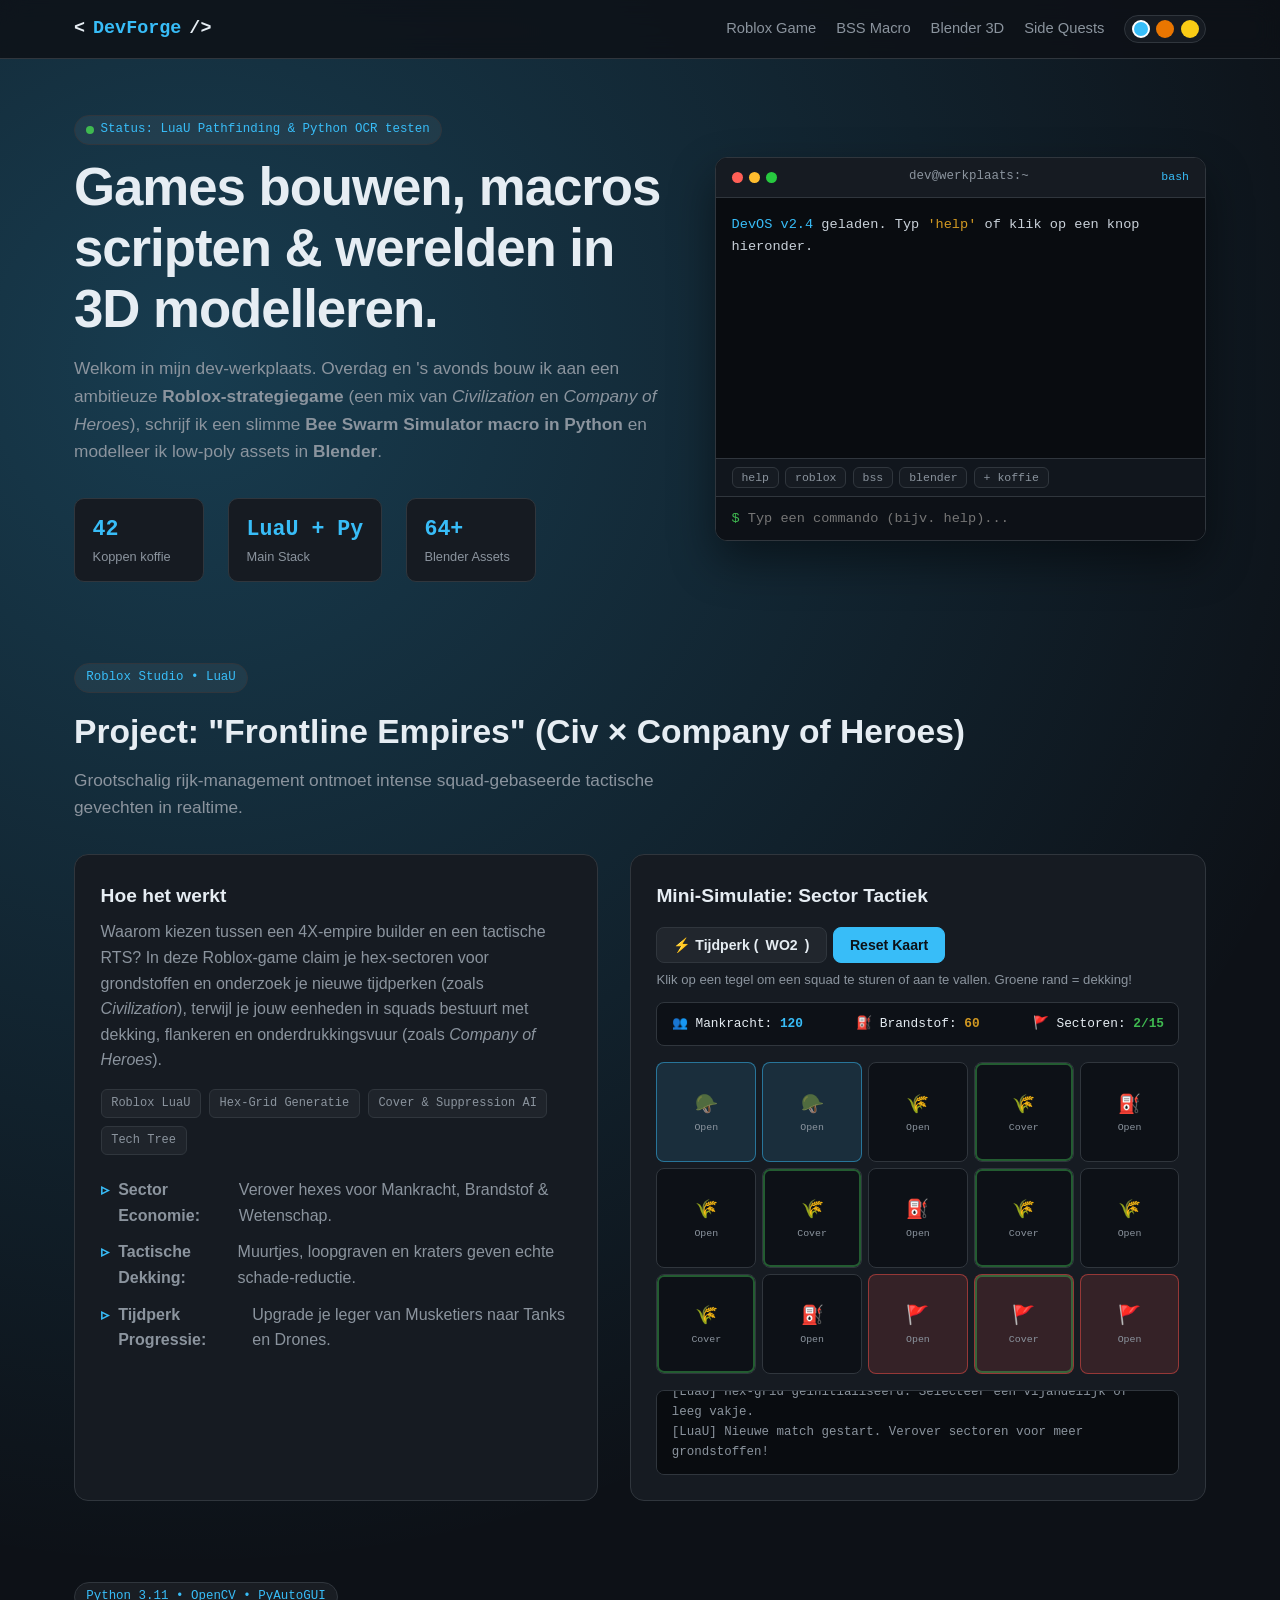
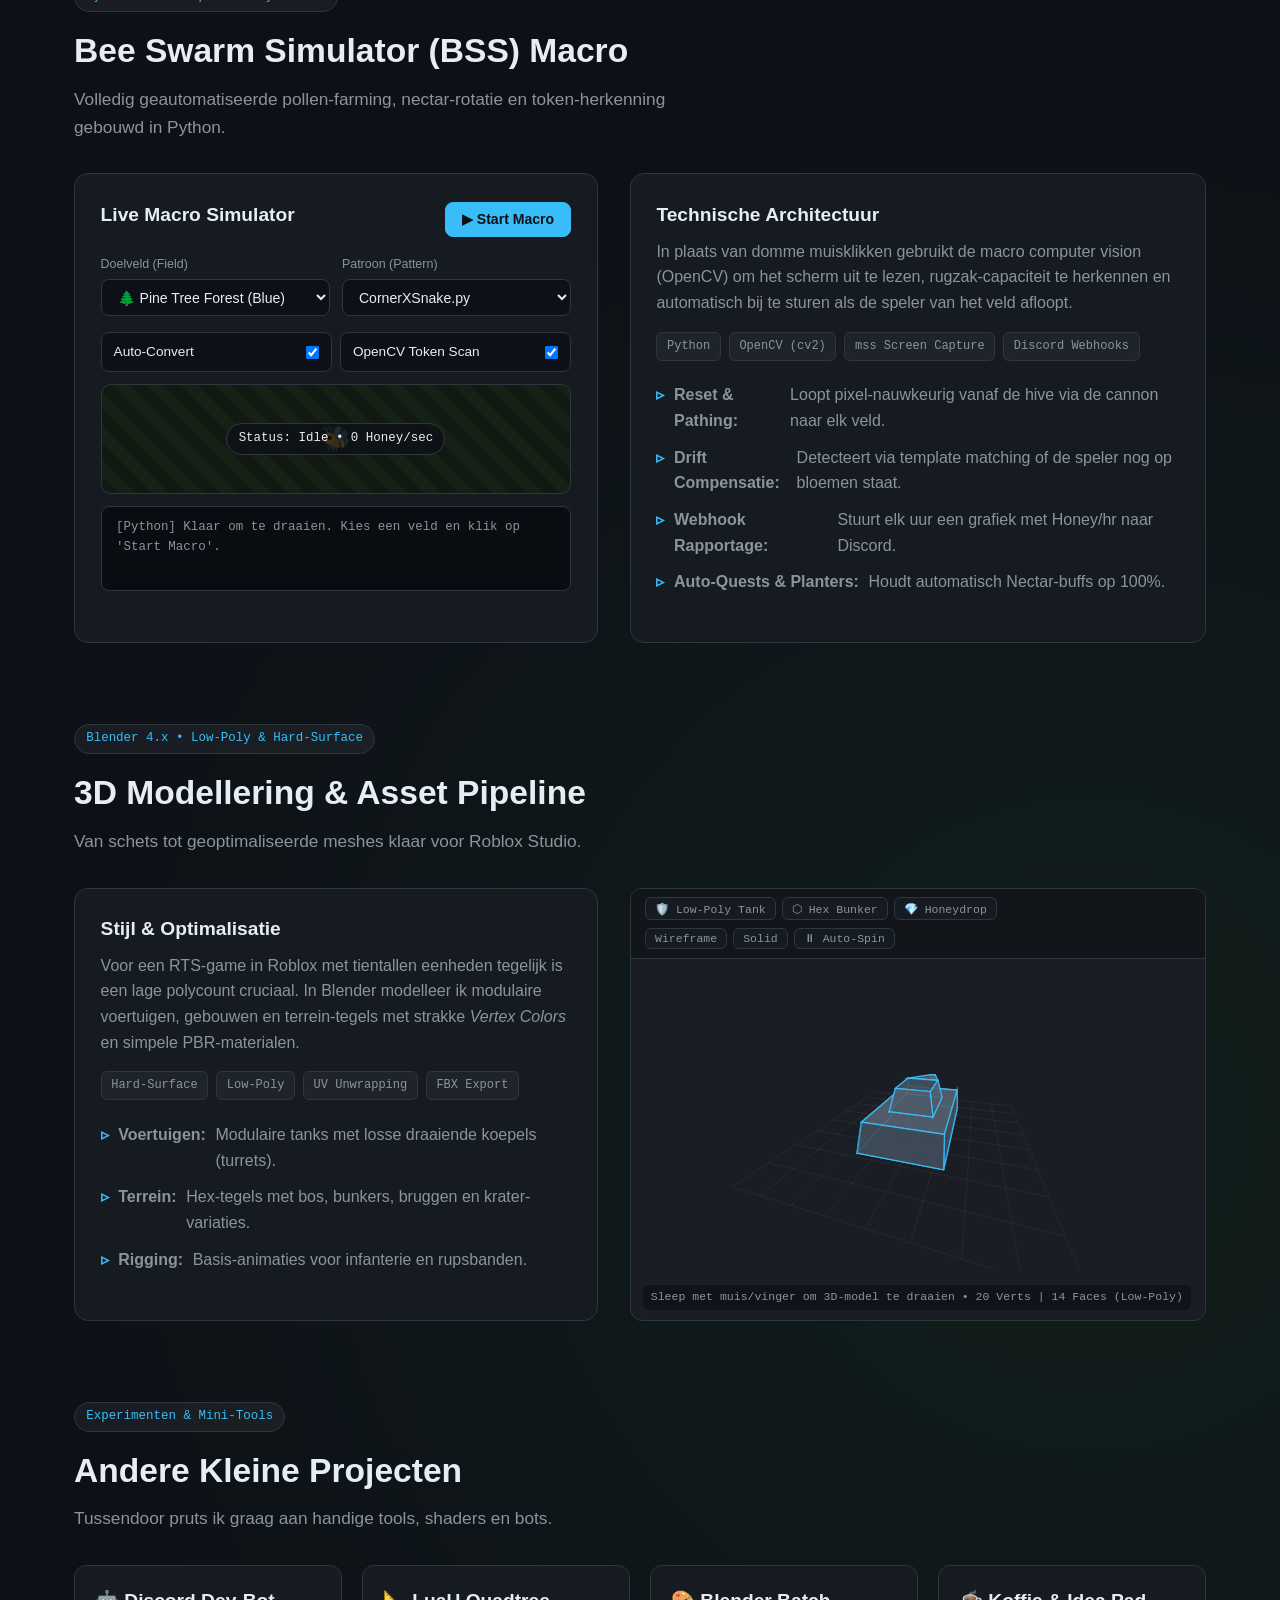
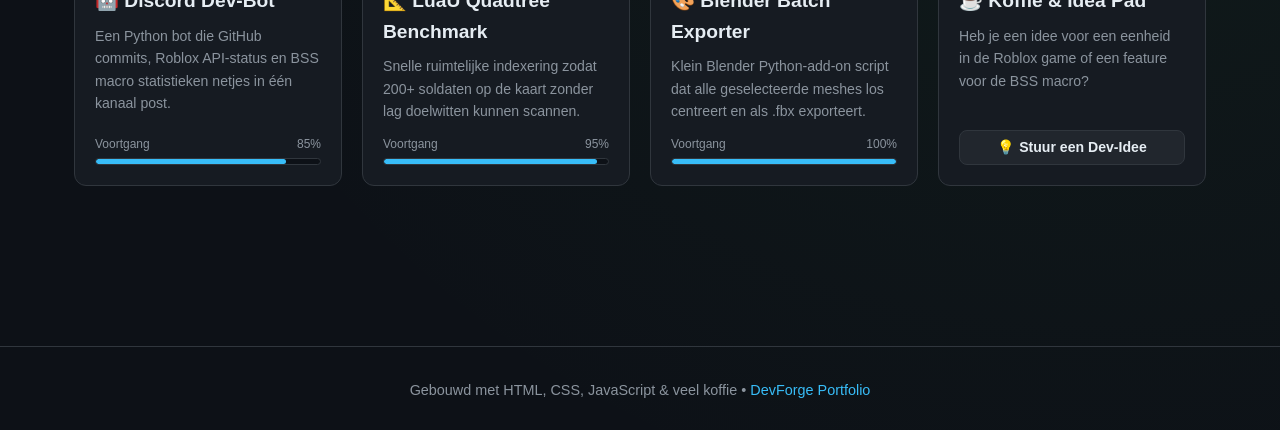
==== index.html @ a8221cc4 "Add files via upload" ====
<!DOCTYPE html>
<html lang="nl">
<head>
  <meta charset="UTF-8" />
  <meta name="viewport" content="width=device-width, initial-scale=1.0" />
  <title>DevForge // Roblox RTS, Python BSS Macro & Blender 3D</title>
  <style>
    :root {
      --bg: #0d1117;
      --bg-card: #161b22;
      --bg-card-hover: #1c222b;
      --border: #30363d;
      --text: #e6edf3;
      --text-muted: #8b949e;
      --accent: #38bdf8;
      --accent-glow: rgba(56, 189, 248, 0.25);
      --success: #3fb950;
      --warning: #d29922;
      --danger: #f85149;
      --font-mono: 'Fira Code', 'Cascadia Code', Consolas, monospace;
      --font-sans: 'Inter', -apple-system, BlinkMacSystemFont, 'Segoe UI', Roboto, sans-serif;
    }

    [data-theme="blender"] {
      --accent: #ea7600;
      --accent-glow: rgba(234, 118, 0, 0.25);
    }

    [data-theme="bss"] {
      --accent: #facc15;
      --accent-glow: rgba(250, 204, 21, 0.25);
    }

    * {
      box-sizing: border-box;
      margin: 0;
      padding: 0;
    }

    html {
      scroll-behavior: smooth;
    }

    body {
      font-family: var(--font-sans);
      background-color: var(--bg);
      color: var(--text);
      line-height: 1.6;
      background-image: 
        radial-gradient(circle at 15% 10%, var(--accent-glow), transparent 35%),
        radial-gradient(circle at 85% 75%, rgba(63, 185, 80, 0.08), transparent 35%);
      min-height: 100vh;
    }

    /* Header & Nav */
    header {
      position: sticky;
      top: 0;
      z-index: 100;
      backdrop-filter: blur(12px);
      background: rgba(13, 17, 23, 0.85);
      border-bottom: 1px solid var(--border);
    }

    .nav-container {
      max-width: 1180px;
      margin: 0 auto;
      padding: 0.9rem 1.5rem;
      display: flex;
      justify-content: space-between;
      align-items: center;
      flex-wrap: wrap;
      gap: 1rem;
    }

    .logo {
      font-family: var(--font-mono);
      font-weight: 700;
      font-size: 1.15rem;
      color: var(--text);
      text-decoration: none;
      display: flex;
      align-items: center;
      gap: 0.5rem;
    }

    .logo span {
      color: var(--accent);
    }

    nav {
      display: flex;
      gap: 1.25rem;
      align-items: center;
      flex-wrap: wrap;
    }

    nav a {
      color: var(--text-muted);
      text-decoration: none;
      font-size: 0.92rem;
      font-weight: 500;
      transition: color 0.2s;
    }

    nav a:hover {
      color: var(--accent);
    }

    .theme-switcher {
      display: flex;
      gap: 0.4rem;
      align-items: center;
      background: var(--bg-card);
      padding: 0.25rem 0.4rem;
      border-radius: 999px;
      border: 1px solid var(--border);
    }

    .theme-btn {
      width: 18px;
      height: 18px;
      border-radius: 50%;
      border: 2px solid transparent;
      cursor: pointer;
      transition: transform 0.15s;
    }

    .theme-btn:hover { transform: scale(1.15); }
    .theme-btn.active { border-color: #fff; }
    .theme-blue { background: #38bdf8; }
    .theme-orange { background: #ea7600; }
    .theme-gold { background: #facc15; }

    /* Layout */
    main {
      max-width: 1180px;
      margin: 0 auto;
      padding: 2rem 1.5rem 5rem;
    }

    section {
      margin-bottom: 5rem;
    }

    .section-header {
      margin-bottom: 2rem;
    }

    .badge {
      display: inline-flex;
      align-items: center;
      gap: 0.4rem;
      font-family: var(--font-mono);
      font-size: 0.78rem;
      padding: 0.25rem 0.7rem;
      border-radius: 999px;
      background: rgba(255, 255, 255, 0.05);
      border: 1px solid var(--border);
      color: var(--accent);
      margin-bottom: 0.75rem;
    }

    .pulse-dot {
      width: 8px;
      height: 8px;
      background: var(--success);
      border-radius: 50%;
      animation: pulse 1.8s infinite;
    }

    @keyframes pulse {
      0%, 100% { opacity: 1; transform: scale(1); }
      50% { opacity: 0.4; transform: scale(1.3); }
    }

    h1 {
      font-size: clamp(2rem, 4.5vw, 3.3rem);
      line-height: 1.15;
      margin-bottom: 1rem;
      letter-spacing: -0.02em;
    }

    h2 {
      font-size: clamp(1.5rem, 3vw, 2.1rem);
      margin-bottom: 0.5rem;
    }

    h3 {
      font-size: 1.2rem;
      margin-bottom: 0.5rem;
    }

    p.lead {
      color: var(--text-muted);
      font-size: 1.08rem;
      max-width: 65ch;
    }

    /* Hero Grid */
    .hero {
      display: grid;
      grid-template-columns: 1.1fr 0.9fr;
      gap: 2.5rem;
      align-items: center;
      padding-top: 1.5rem;
    }

    @media (max-width: 900px) {
      .hero, .project-grid {
        grid-template-columns: 1fr !important;
      }
    }

    .hero-stats {
      display: flex;
      gap: 1.5rem;
      margin-top: 2rem;
      flex-wrap: wrap;
    }

    .stat-box {
      background: var(--bg-card);
      border: 1px solid var(--border);
      padding: 0.85rem 1.1rem;
      border-radius: 10px;
      min-width: 130px;
    }

    .stat-val {
      font-family: var(--font-mono);
      font-size: 1.35rem;
      font-weight: 700;
      color: var(--accent);
    }

    .stat-label {
      font-size: 0.8rem;
      color: var(--text-muted);
    }

    /* Terminal Widget */
    .terminal {
      background: #090c10;
      border: 1px solid var(--border);
      border-radius: 12px;
      overflow: hidden;
      box-shadow: 0 20px 45px rgba(0, 0, 0, 0.45);
      font-family: var(--font-mono);
      font-size: 0.85rem;
    }

    .terminal-bar {
      background: #161b22;
      padding: 0.6rem 1rem;
      display: flex;
      align-items: center;
      justify-content: space-between;
      border-bottom: 1px solid var(--border);
    }

    .dots {
      display: flex;
      gap: 6px;
    }

    .dots span {
      width: 11px;
      height: 11px;
      border-radius: 50%;
    }

    .dots span:nth-child(1) { background: #ff5f56; }
    .dots span:nth-child(2) { background: #ffbd2e; }
    .dots span:nth-child(3) { background: #27c93f; }

    .terminal-body {
      padding: 1rem;
      height: 260px;
      overflow-y: auto;
      color: #c9d1d9;
    }

    .terminal-line {
      margin-bottom: 0.4rem;
      word-break: break-word;
    }

    .cmd-prompt { color: var(--success); }
    .cmd-accent { color: var(--accent); }
    .cmd-warn { color: var(--warning); }

    .terminal-input-row {
      display: flex;
      align-items: center;
      gap: 0.5rem;
      padding: 0.65rem 1rem;
      border-top: 1px solid var(--border);
      background: #0d1117;
    }

    .terminal-input-row input {
      flex: 1;
      background: transparent;
      border: none;
      color: var(--text);
      font-family: var(--font-mono);
      font-size: 0.85rem;
      outline: none;
    }

    .quick-cmds {
      display: flex;
      gap: 0.4rem;
      padding: 0.5rem 1rem;
      background: #11161d;
      border-top: 1px solid var(--border);
      flex-wrap: wrap;
    }

    .chip-btn {
      font-family: var(--font-mono);
      font-size: 0.72rem;
      padding: 0.2rem 0.55rem;
      border-radius: 6px;
      border: 1px solid var(--border);
      background: var(--bg-card);
      color: var(--text-muted);
      cursor: pointer;
      transition: all 0.15s;
    }

    .chip-btn:hover {
      border-color: var(--accent);
      color: var(--accent);
    }

    /* Project Cards & Interactive Panels */
    .project-grid {
      display: grid;
      grid-template-columns: 1fr 1.1fr;
      gap: 2rem;
      align-items: stretch;
    }

    .card {
      background: var(--bg-card);
      border: 1px solid var(--border);
      border-radius: 14px;
      padding: 1.6rem;
      transition: border-color 0.2s, transform 0.2s;
    }

    .card:hover {
      border-color: rgba(255, 255, 255, 0.2);
    }

    .tag-list {
      display: flex;
      flex-wrap: wrap;
      gap: 0.5rem;
      margin: 1rem 0;
    }

    .tag {
      font-family: var(--font-mono);
      font-size: 0.75rem;
      padding: 0.25rem 0.6rem;
      border-radius: 6px;
      background: rgba(255, 255, 255, 0.04);
      border: 1px solid var(--border);
      color: var(--text-muted);
    }

    .feature-list {
      list-style: none;
      margin: 1rem 0;
    }

    .feature-list li {
      padding: 0.35rem 0;
      color: var(--text-muted);
      display: flex;
      gap: 0.6rem;
      align-items: flex-start;
    }

    .feature-list li::before {
      content: "▹";
      color: var(--accent);
      font-weight: bold;
    }

    .btn {
      display: inline-flex;
      align-items: center;
      justify-content: center;
      gap: 0.45rem;
      padding: 0.55rem 1rem;
      border-radius: 8px;
      border: 1px solid var(--border);
      background: #21262d;
      color: var(--text);
      font-size: 0.88rem;
      font-weight: 600;
      cursor: pointer;
      transition: all 0.15s;
    }

    .btn:hover {
      background: #30363d;
      border-color: var(--accent);
    }

    .btn-primary {
      background: var(--accent);
      color: #0d1117;
      border-color: var(--accent);
    }

    .btn-primary:hover {
      opacity: 0.9;
      background: var(--accent);
    }

    /* Roblox Civ + CoH Simulator */
    .rts-board {
      display: grid;
      grid-template-columns: repeat(5, 1fr);
      gap: 6px;
      margin: 1rem 0;
    }

    .hex-tile {
      aspect-ratio: 1;
      background: #0d1117;
      border: 1px solid var(--border);
      border-radius: 8px;
      display: flex;
      flex-direction: column;
      align-items: center;
      justify-content: center;
      font-size: 1.15rem;
      cursor: pointer;
      position: relative;
      transition: all 0.15s;
      user-select: none;
    }

    .hex-tile:hover {
      border-color: var(--accent);
      transform: translateY(-2px);
    }

    .hex-tile.owned {
      background: rgba(56, 189, 248, 0.12);
      border-color: rgba(56, 189, 248, 0.5);
    }

    .hex-tile.cover {
      box-shadow: inset 0 0 0 2px rgba(63, 185, 80, 0.45);
    }

    .hex-tile.enemy {
      background: rgba(248, 81, 73, 0.14);
      border-color: rgba(248, 81, 73, 0.5);
    }

    .hex-label {
      font-size: 0.62rem;
      font-family: var(--font-mono);
      color: var(--text-muted);
      margin-top: 2px;
    }

    .rts-hud {
      display: flex;
      justify-content: space-between;
      align-items: center;
      flex-wrap: wrap;
      gap: 0.5rem;
      background: #0d1117;
      padding: 0.7rem 0.9rem;
      border-radius: 8px;
      border: 1px solid var(--border);
      font-family: var(--font-mono);
      font-size: 0.8rem;
    }

    .log-box {
      background: #090c10;
      border: 1px solid var(--border);
      border-radius: 8px;
      padding: 0.7rem 0.9rem;
      font-family: var(--font-mono);
      font-size: 0.78rem;
      color: var(--text-muted);
      height: 85px;
      overflow-y: auto;
      margin-top: 0.75rem;
    }

    /* BSS Macro Widget */
    .macro-controls {
      display: grid;
      grid-template-columns: 1fr 1fr;
      gap: 0.75rem;
      margin: 1rem 0;
    }

    @media (max-width: 520px) {
      .macro-controls { grid-template-columns: 1fr; }
    }

    .select-input {
      width: 100%;
      padding: 0.55rem 0.75rem;
      background: #0d1117;
      border: 1px solid var(--border);
      border-radius: 8px;
      color: var(--text);
      font-family: var(--font-sans);
      font-size: 0.88rem;
    }

    .toggle-row {
      display: flex;
      align-items: center;
      justify-content: space-between;
      background: #0d1117;
      border: 1px solid var(--border);
      padding: 0.5rem 0.75rem;
      border-radius: 8px;
      font-size: 0.85rem;
    }

    .bee-field {
      position: relative;
      height: 110px;
      background: repeating-linear-gradient(
        45deg,
        #121912,
        #121912 12px,
        #162116 12px,
        #162116 24px
      );
      border: 1px solid var(--border);
      border-radius: 10px;
      overflow: hidden;
      margin: 0.75rem 0;
      display: flex;
      align-items: center;
      justify-content: center;
    }

    .bee-bot {
      position: absolute;
      font-size: 1.5rem;
      transition: all 0.45s ease-in-out;
      filter: drop-shadow(0 2px 6px rgba(0,0,0,0.8));
    }

    .field-overlay {
      font-family: var(--font-mono);
      font-size: 0.78rem;
      background: rgba(13, 17, 23, 0.8);
      padding: 0.3rem 0.7rem;
      border-radius: 999px;
      border: 1px solid var(--border);
      z-index: 2;
    }

    /* Blender 3D Canvas */
    .viewport-wrapper {
      position: relative;
      background: #1a1d24;
      border: 1px solid var(--border);
      border-radius: 12px;
      overflow: hidden;
    }

    .viewport-topbar {
      display: flex;
      justify-content: space-between;
      align-items: center;
      padding: 0.55rem 0.9rem;
      background: #12151a;
      border-bottom: 1px solid var(--border);
      font-family: var(--font-mono);
      font-size: 0.78rem;
      flex-wrap: wrap;
      gap: 0.5rem;
    }

    canvas#blenderCanvas {
      display: block;
      width: 100%;
      height: 310px;
      cursor: grab;
    }

    canvas#blenderCanvas:active {
      cursor: grabbing;
    }

    .viewport-hint {
      position: absolute;
      bottom: 10px;
      left: 12px;
      font-family: var(--font-mono);
      font-size: 0.72rem;
      color: var(--text-muted);
      background: rgba(13, 17, 23, 0.75);
      padding: 0.2rem 0.5rem;
      border-radius: 6px;
      pointer-events: none;
    }

    /* Side Quests Grid */
    .mini-grid {
      display: grid;
      grid-template-columns: repeat(auto-fit, minmax(240px, 1fr));
      gap: 1.25rem;
    }

    .mini-card {
      background: var(--bg-card);
      border: 1px solid var(--border);
      border-radius: 12px;
      padding: 1.25rem;
      display: flex;
      flex-direction: column;
      justify-content: space-between;
      gap: 0.75rem;
    }

    .progress-bar {
      width: 100%;
      height: 7px;
      background: #0d1117;
      border-radius: 999px;
      overflow: hidden;
      border: 1px solid var(--border);
    }

    .progress-fill {
      height: 100%;
      background: var(--accent);
      border-radius: 999px;
    }

    /* Footer */
    footer {
      border-top: 1px solid var(--border);
      padding: 2rem 1.5rem;
      text-align: center;
      color: var(--text-muted);
      font-size: 0.9rem;
    }

    .toast {
      position: fixed;
      bottom: 20px;
      right: 20px;
      background: var(--bg-card);
      border: 1px solid var(--accent);
      color: var(--text);
      padding: 0.75rem 1.1rem;
      border-radius: 10px;
      font-size: 0.88rem;
      box-shadow: 0 10px 30px rgba(0,0,0,0.5);
      transform: translateY(100px);
      opacity: 0;
      transition: all 0.25s ease;
      z-index: 999;
    }

    .toast.show {
      transform: translateY(0);
      opacity: 1;
    }
  </style>
</head>
<body>

  <header>
    <div class="nav-container">
      <a href="#" class="logo">&lt;<span>DevForge</span> /&gt;</a>
      <nav>
        <a href="#roblox">Roblox Game</a>
        <a href="#python">BSS Macro</a>
        <a href="#blender">Blender 3D</a>
        <a href="#sidequests">Side Quests</a>
        <div class="theme-switcher" title="Kies accentkleur">
          <button class="theme-btn theme-blue active" onclick="setTheme('default', this)" aria-label="Roblox Blauw"></button>
          <button class="theme-btn theme-orange" onclick="setTheme('blender', this)" aria-label="Blender Oranje"></button>
          <button class="theme-btn theme-gold" onclick="setTheme('bss', this)" aria-label="BSS Goud"></button>
        </div>
      </nav>
    </div>
  </header>

  <main>
    <!-- HERO -->
    <section class="hero">
      <div>
        <div class="badge">
          <span class="pulse-dot"></span>
          Status: LuaU Pathfinding & Python OCR testen
        </div>
        <h1>Games bouwen, macros scripten & werelden in 3D modelleren.</h1>
        <p class="lead">
          Welkom in mijn dev-werkplaats. Overdag en 's avonds bouw ik aan een ambitieuze <strong>Roblox-strategiegame</strong> (een mix van <em>Civilization</em> en <em>Company of Heroes</em>), schrijf ik een slimme <strong>Bee Swarm Simulator macro in Python</strong> en modelleer ik low-poly assets in <strong>Blender</strong>.
        </p>

        <div class="hero-stats">
          <div class="stat-box">
            <div class="stat-val" id="coffeeCount">42</div>
            <div class="stat-label">Koppen koffie</div>
          </div>
          <div class="stat-box">
            <div class="stat-val">LuaU + Py</div>
            <div class="stat-label">Main Stack</div>
          </div>
          <div class="stat-box">
            <div class="stat-val">64+</div>
            <div class="stat-label">Blender Assets</div>
          </div>
        </div>
      </div>

      <!-- INTERACTIEVE TERMINAL -->
      <div class="terminal">
        <div class="terminal-bar">
          <div class="dots"><span></span><span></span><span></span></div>
          <span style="color: var(--text-muted); font-size: 0.78rem;">dev@werkplaats:~</span>
          <span style="font-size: 0.72rem; color: var(--accent);">bash</span>
        </div>
        <div class="terminal-body" id="termBody">
          <div class="terminal-line"><span class="cmd-accent">DevOS v2.4</span> geladen. Typ <span class="cmd-warn">'help'</span> of klik op een knop hieronder.</div>
        </div>
        <div class="quick-cmds">
          <button class="chip-btn" onclick="runCmd('help')">help</button>
          <button class="chip-btn" onclick="runCmd('roblox')">roblox</button>
          <button class="chip-btn" onclick="runCmd('bss')">bss</button>
          <button class="chip-btn" onclick="runCmd('blender')">blender</button>
          <button class="chip-btn" onclick="runCmd('koffie')">+ koffie</button>
        </div>
        <div class="terminal-input-row">
          <span class="cmd-prompt">$</span>
          <input type="text" id="termInput" placeholder="Typ een commando (bijv. help)..." autocomplete="off" />
        </div>
      </div>
    </section>

    <!-- PROJECT 1: ROBLOX CIV + COH -->
    <section id="roblox">
      <div class="section-header">
        <div class="badge">Roblox Studio • LuaU</div>
        <h2>Project: "Frontline Empires" (Civ × Company of Heroes)</h2>
        <p class="lead">Grootschalig rijk-management ontmoet intense squad-gebaseerde tactische gevechten in realtime.</p>
      </div>

      <div class="project-grid">
        <div class="card">
          <h3>Hoe het werkt</h3>
          <p style="color: var(--text-muted); margin-bottom: 0.75rem;">
            Waarom kiezen tussen een 4X-empire builder en een tactische RTS? In deze Roblox-game claim je hex-sectoren voor grondstoffen en onderzoek je nieuwe tijdperken (zoals <em>Civilization</em>), terwijl je jouw eenheden in squads bestuurt met dekking, flankeren en onderdrukkingsvuur (zoals <em>Company of Heroes</em>).
          </p>
          <div class="tag-list">
            <span class="tag">Roblox LuaU</span>
            <span class="tag">Hex-Grid Generatie</span>
            <span class="tag">Cover & Suppression AI</span>
            <span class="tag">Tech Tree</span>
          </div>
          <ul class="feature-list">
            <li><strong>Sector Economie:</strong> Verover hexes voor Mankracht, Brandstof & Wetenschap.</li>
            <li><strong>Tactische Dekking:</strong> Muurtjes, loopgraven en kraters geven echte schade-reductie.</li>
            <li><strong>Tijdperk Progressie:</strong> Upgrade je leger van Musketiers naar Tanks en Drones.</li>
          </ul>
        </div>

        <!-- INTERACTIEVE MINI-GAME -->
        <div class="card">
          <div style="display:flex; justify-content:space-between; align-items:center; flex-wrap:wrap; gap:0.5rem;">
            <h3>Mini-Simulatie: Sector Tactiek</h3>
            <div style="display:flex; gap:0.4rem;">
              <button class="btn" onclick="upgradeEra()">⚡ Tijdperk (<span id="eraName">WO2</span>)</button>
              <button class="btn btn-primary" onclick="resetRts()">Reset Kaart</button>
            </div>
          </div>
          <p style="font-size: 0.82rem; color: var(--text-muted); margin-top: 0.35rem;">
            Klik op een tegel om een squad te sturen of aan te vallen. Groene rand = dekking!
          </p>

          <div class="rts-hud" style="margin-top:0.75rem;">
            <span>👥 Mankracht: <strong id="resManpower" style="color:var(--accent)">120</strong></span>
            <span>⛽ Brandstof: <strong id="resFuel" style="color:var(--warning)">60</strong></span>
            <span>🚩 Sectoren: <strong id="resSectors" style="color:var(--success)">2/15</strong></span>
          </div>

          <div class="rts-board" id="rtsBoard"></div>

          <div class="log-box" id="rtsLog">
            <div>[LuaU] Hex-grid geïnitialiseerd. Selecteer een vijandelijk of leeg vakje.</div>
          </div>
        </div>
      </div>
    </section>

    <!-- PROJECT 2: PYTHON BSS MACRO -->
    <section id="python">
      <div class="section-header">
        <div class="badge">Python 3.11 • OpenCV • PyAutoGUI</div>
        <h2>Bee Swarm Simulator (BSS) Macro</h2>
        <p class="lead">Volledig geautomatiseerde pollen-farming, nectar-rotatie en token-herkenning gebouwd in Python.</p>
      </div>

      <div class="project-grid">
        <!-- INTERACTIEVE MACRO SIM -->
        <div class="card">
          <div style="display:flex; justify-content:space-between; align-items:center; flex-wrap:wrap; gap:0.5rem;">
            <h3>Live Macro Simulator</h3>
            <button class="btn btn-primary" id="macroToggleBtn" onclick="toggleMacro()">▶ Start Macro</button>
          </div>

          <div class="macro-controls">
            <div>
              <label style="font-size:0.78rem; color:var(--text-muted); display:block; margin-bottom:4px;">Doelveld (Field)</label>
              <select class="select-input" id="fieldSelect" onchange="updateFieldName()">
                <option value="Pine Tree Forest">🌲 Pine Tree Forest (Blue)</option>
                <option value="Pepper Patch">🌶️ Pepper Patch (Red)</option>
                <option value="Coconut Field">🥥 Coconut Field (White)</option>
                <option value="Strawberry Field">🍓 Strawberry Field</option>
              </select>
            </div>
            <div>
              <label style="font-size:0.78rem; color:var(--text-muted); display:block; margin-bottom:4px;">Patroon (Pattern)</label>
              <select class="select-input" id="patternSelect">
                <option value="CornerXSnake">CornerXSnake.py</option>
                <option value="e_lol">e_lol_diamond.py</option>
                <option value="Squares">SpiralSquares.py</option>
              </select>
            </div>
          </div>

          <div style="display:grid; grid-template-columns: 1fr 1fr; gap: 0.5rem;">
            <label class="toggle-row">
              <span>Auto-Convert</span>
              <input type="checkbox" id="chkConvert" checked />
            </label>
            <label class="toggle-row">
              <span>OpenCV Token Scan</span>
              <input type="checkbox" id="chkTokens" checked />
            </label>
          </div>

          <div class="bee-field" id="beeField">
            <span class="bee-bot" id="beeBot">🐝</span>
            <span class="field-overlay" id="fieldOverlay">Status: Idle • 0 Honey/sec</span>
          </div>

          <div class="log-box" id="macroLog">
            <div>[Python] Klaar om te draaien. Kies een veld en klik op 'Start Macro'.</div>
          </div>
        </div>

        <div class="card">
          <h3>Technische Architectuur</h3>
          <p style="color: var(--text-muted); margin-bottom: 0.75rem;">
            In plaats van domme muisklikken gebruikt de macro computer vision (OpenCV) om het scherm uit te lezen, rugzak-capaciteit te herkennen en automatisch bij te sturen als de speler van het veld afloopt.
          </p>
          <div class="tag-list">
            <span class="tag">Python</span>
            <span class="tag">OpenCV (cv2)</span>
            <span class="tag">mss Screen Capture</span>
            <span class="tag">Discord Webhooks</span>
          </div>
          <ul class="feature-list">
            <li><strong>Reset & Pathing:</strong> Loopt pixel-nauwkeurig vanaf de hive via de cannon naar elk veld.</li>
            <li><strong>Drift Compensatie:</strong> Detecteert via template matching of de speler nog op bloemen staat.</li>
            <li><strong>Webhook Rapportage:</strong> Stuurt elk uur een grafiek met Honey/hr naar Discord.</li>
            <li><strong>Auto-Quests & Planters:</strong> Houdt automatisch Nectar-buffs op 100%.</li>
          </ul>
        </div>
      </div>
    </section>

    <!-- PROJECT 3: BLENDER 3D -->
    <section id="blender">
      <div class="section-header">
        <div class="badge">Blender 4.x • Low-Poly & Hard-Surface</div>
        <h2>3D Modellering & Asset Pipeline</h2>
        <p class="lead">Van schets tot geoptimaliseerde meshes klaar voor Roblox Studio.</p>
      </div>

      <div class="project-grid">
        <div class="card">
          <h3>Stijl & Optimalisatie</h3>
          <p style="color: var(--text-muted); margin-bottom: 0.75rem;">
            Voor een RTS-game in Roblox met tientallen eenheden tegelijk is een lage polycount cruciaal. In Blender modelleer ik modulaire voertuigen, gebouwen en terrein-tegels met strakke <em>Vertex Colors</em> en simpele PBR-materialen.
          </p>
          <div class="tag-list">
            <span class="tag">Hard-Surface</span>
            <span class="tag">Low-Poly</span>
            <span class="tag">UV Unwrapping</span>
            <span class="tag">FBX Export</span>
          </div>
          <ul class="feature-list">
            <li><strong>Voertuigen:</strong> Modulaire tanks met losse draaiende koepels (turrets).</li>
            <li><strong>Terrein:</strong> Hex-tegels met bos, bunkers, bruggen en krater-variaties.</li>
            <li><strong>Rigging:</strong> Basis-animaties voor infanterie en rupsbanden.</li>
          </ul>
        </div>

        <!-- INTERACTIEVE BLENDER VIEWPORT -->
        <div class="viewport-wrapper">
          <div class="viewport-topbar">
            <div style="display:flex; gap:0.4rem; flex-wrap:wrap;">
              <button class="chip-btn" onclick="setModel('tank')">🛡️ Low-Poly Tank</button>
              <button class="chip-btn" onclick="setModel('hex')">⬡ Hex Bunker</button>
              <button class="chip-btn" onclick="setModel('crystal')">💎 Honeydrop</button>
            </div>
            <div style="display:flex; gap:0.4rem;">
              <button class="chip-btn" onclick="setShading('wire')">Wireframe</button>
              <button class="chip-btn" onclick="setShading('solid')">Solid</button>
              <button class="chip-btn" onclick="toggleSpin()" id="spinBtn">⏸ Auto-Spin</button>
            </div>
          </div>
          <canvas id="blenderCanvas"></canvas>
          <div class="viewport-hint">Sleep met muis/vinger om 3D-model te draaien • <span id="polyStats">14 Verts | 18 Edges</span></div>
        </div>
      </div>
    </section>

    <!-- SIDE QUESTS -->
    <section id="sidequests">
      <div class="section-header">
        <div class="badge">Experimenten & Mini-Tools</div>
        <h2>Andere Kleine Projecten</h2>
        <p class="lead">Tussendoor pruts ik graag aan handige tools, shaders en bots.</p>
      </div>

      <div class="mini-grid">
        <div class="mini-card">
          <div>
            <h3>🤖 Discord Dev-Bot</h3>
            <p style="font-size:0.88rem; color:var(--text-muted); margin-top:0.35rem;">
              Een Python bot die GitHub commits, Roblox API-status en BSS macro statistieken netjes in één kanaal post.
            </p>
          </div>
          <div>
            <div style="display:flex; justify-content:space-between; font-size:0.75rem; color:var(--text-muted); margin-bottom:4px;">
              <span>Voortgang</span><span>85%</span>
            </div>
            <div class="progress-bar"><div class="progress-fill" style="width:85%"></div></div>
          </div>
        </div>

        <div class="mini-card">
          <div>
            <h3>📐 LuaU Quadtree Benchmark</h3>
            <p style="font-size:0.88rem; color:var(--text-muted); margin-top:0.35rem;">
              Snelle ruimtelijke indexering zodat 200+ soldaten op de kaart zonder lag doelwitten kunnen scannen.
            </p>
          </div>
          <div>
            <div style="display:flex; justify-content:space-between; font-size:0.75rem; color:var(--text-muted); margin-bottom:4px;">
              <span>Voortgang</span><span>95%</span>
            </div>
            <div class="progress-bar"><div class="progress-fill" style="width:95%"></div></div>
          </div>
        </div>

        <div class="mini-card">
          <div>
            <h3>🎨 Blender Batch Exporter</h3>
            <p style="font-size:0.88rem; color:var(--text-muted); margin-top:0.35rem;">
              Klein Blender Python-add-on script dat alle geselecteerde meshes los centreert en als .fbx exporteert.
            </p>
          </div>
          <div>
            <div style="display:flex; justify-content:space-between; font-size:0.75rem; color:var(--text-muted); margin-bottom:4px;">
              <span>Voortgang</span><span>100%</span>
            </div>
            <div class="progress-bar"><div class="progress-fill" style="width:100%"></div></div>
          </div>
        </div>

        <div class="mini-card">
          <div>
            <h3>☕ Koffie & Idea Pad</h3>
            <p style="font-size:0.88rem; color:var(--text-muted); margin-top:0.35rem;">
              Heb je een idee voor een eenheid in de Roblox game of een feature voor de BSS macro?
            </p>
          </div>
          <button class="btn" onclick="showToast('Bedankt voor je interesse! Stuur gerust een DM of open een issue op GitHub: dadaverver2')">
            💡 Stuur een Dev-Idee
          </button>
        </div>
      </div>
    </section>
  </main>

  <footer>
    <p>Gebouwd met HTML, CSS, JavaScript & veel koffie • <span style="color:var(--accent)">DevForge Portfolio</span></p>
  </footer>

  <div class="toast" id="toast"></div>

  <script>
    /* =========================
       THEMA & TOAST
    ========================= */
    function setTheme(theme, btn) {
      if (theme === 'default') {
        document.documentElement.removeAttribute('data-theme');
      } else {
        document.documentElement.setAttribute('data-theme', theme);
      }
      document.querySelectorAll('.theme-btn').forEach(b => b.classList.remove('active'));
      if (btn) btn.classList.add('active');
    }

    function showToast(msg) {
      const t = document.getElementById('toast');
      t.textContent = msg;
      t.classList.add('show');
      setTimeout(() => t.classList.remove('show'), 3200);
    }

    /* =========================
       INTERACTIEVE TERMINAL
    ========================= */
    const termBody = document.getElementById('termBody');
    const termInput = document.getElementById('termInput');
    let coffees = 42;

    const commands = {
      help: "Beschikbare commando's: <span class='cmd-accent'>roblox</span>, <span class='cmd-accent'>bss</span>, <span class='cmd-accent'>blender</span>, <span class='cmd-accent'>koffie</span>, <span class='cmd-accent'>status</span>, <span class='cmd-accent'>clear</span>",
      roblox: "[Roblox] Bezig met 'Frontline Empires': Hex-capture logic werkt, nu tank-turret rotatie fixen in LuaU.",
      bss: "[Python] BSS Macro v1.8 draait stabiel. Gemiddelde opbrengst: ~85B honey/uur in Pine Tree Forest.",
      blender: "[Blender] Laatst gemodelleerd: Medium Tank (680 tris) + Modulaire Loopgraaf set.",
      status: "[Systeem] CPU: 34% | Roblox Studio: Open | VS Code: Open | Blender: Minimized.",
      koffie: () => {
        coffees++;
        document.getElementById('coffeeCount').textContent = coffees;
        return `[Energie] +1 kop koffie ingeschonken! Totaal vandaag: ${coffees}. Productiviteit +15%.`;
      }
    };

    function runCmd(raw) {
      const cmd = raw.trim().toLowerCase();
      if (!cmd) return;

      addTermLine(`<span class="cmd-prompt">$</span> ${escapeHtml(raw)}`);

      if (cmd === 'clear') {
        termBody.innerHTML = '';
        return;
      }

      if (commands[cmd]) {
        const res = typeof commands[cmd] === 'function' ? commands[cmd]() : commands[cmd];
        addTermLine(res);
      } else {
        addTermLine(`<span class="cmd-warn">Onbekend commando: '${escapeHtml(cmd)}'. Typ 'help'.</span>`);
      }
      termBody.scrollTop = termBody.scrollHeight;
    }

    function addTermLine(html) {
      const div = document.createElement('div');
      div.className = 'terminal-line';
      div.innerHTML = html;
      termBody.appendChild(div);
    }

    function escapeHtml(str) {
      return str.replace(/[&<>"']/g, m => ({'&':'&amp;','<':'&lt;','>':'&gt;','"':'&quot;',"'":'&#39;'}[m]));
    }

    termInput.addEventListener('keydown', (e) => {
      if (e.key === 'Enter') {
        runCmd(termInput.value);
        termInput.value = '';
      }
    });

    /* =========================
       ROBLOX CIV x COH MINI-SIM
    ========================= */
    const eras = [
      { name: "Oudheid", unit: "🛡️", atk: 1 },
      { name: "WO2", unit: "🪖", atk: 2 },
      { name: "Modern", unit: "🚜", atk: 3 }
    ];
    let currentEra = 1;
    let manpower = 120;
    let fuel = 60;
    let tiles = [];

    function resetRts() {
      manpower = 120;
      fuel = 60;
      tiles = Array.from({ length: 15 }, (_, i) => ({
        id: i,
        owner: i < 2 ? 'player' : (i > 11 ? 'enemy' : 'neutral'),
        cover: [3, 6, 8, 10, 13].includes(i),
        fuelNode: [4, 7, 11].includes(i)
      }));
      renderRts();
      logRts("[LuaU] Nieuwe match gestart. Verover sectoren voor meer grondstoffen!");
    }

    function upgradeEra() {
      if (currentEra >= eras.length - 1) {
        currentEra = 0;
      } else {
        if (fuel < 40) {
          logRts("[Tech] Niet genoeg brandstof (40 nodig) om naar het volgende tijdperk te gaan!");
          return;
        }
        fuel -= 40;
        currentEra++;
      }
      document.getElementById('eraName').textContent = eras[currentEra].name;
      logRts(`[Civilization Tech] Geüpgraded naar tijdperk: ${eras[currentEra].name}!`);
      renderRts();
    }

    function clickTile(idx) {
      const t = tiles[idx];
      if (t.owner === 'player') {
        manpower += 15;
        if (t.fuelNode) fuel += 15;
        logRts(`[Economie] Sector #${idx+1} geïnspecteerd (+15 Mankracht${t.fuelNode ? ', +15 Brandstof' : ''}).`);
      } else {
        const cost = t.owner === 'enemy' ? 35 : 20;
        if (manpower < cost) {
          logRts(`[Squad] Te weinig mankracht! Nodig: ${cost}. Klik op je eigen sectoren om te verzamelen.`);
          return;
        }
        manpower -= cost;
        if (t.owner === 'enemy' && t.cover) {
          logRts(`[CoH Tactiek] Vijand zat in dekking! Zwaar vuurgevecht... Sector #${idx+1} veroverd!`);
        } else {
          logRts(`[Squad] Sector #${idx+1} succesvol ingenomen met ${eras[currentEra].name}-troepen!`);
        }
        t.owner = 'player';
        if (t.fuelNode) fuel += 25;
      }
      renderRts();
    }

    function renderRts() {
      const board = document.getElementById('rtsBoard');
      board.innerHTML = '';
      let ownedCount = 0;

      tiles.forEach((t, i) => {
        if (t.owner === 'player') ownedCount++;
        const el = document.createElement('div');
        el.className = 'hex-tile' +
          (t.owner === 'player' ? ' owned' : '') +
          (t.owner === 'enemy' ? ' enemy' : '') +
          (t.cover ? ' cover' : '');
        el.onclick = () => clickTile(i);

        let icon = t.fuelNode ? '⛽' : '🌾';
        if (t.owner === 'player') icon = eras[currentEra].unit;
        if (t.owner === 'enemy') icon = '🚩';

        el.innerHTML = `<span>${icon}</span><span class="hex-label">${t.cover ? 'Cover' : 'Open'}</span>`;
        board.appendChild(el);
      });

      document.getElementById('resManpower').textContent = manpower;
      document.getElementById('resFuel').textContent = fuel;
      document.getElementById('resSectors').textContent = `${ownedCount}/15`;
    }

    function logRts(msg) {
      const box = document.getElementById('rtsLog');
      box.innerHTML += `<div>${msg}</div>`;
      box.scrollTop = box.scrollHeight;
    }

    resetRts();

    /* =========================
       PYTHON BSS MACRO SIMULATOR
    ========================= */
    let macroRunning = false;
    let macroTimer = null;
    let totalHoney = 0;

    function toggleMacro() {
      macroRunning = !macroRunning;
      const btn = document.getElementById('macroToggleBtn');
      if (macroRunning) {
        btn.textContent = '⏹ Stop Macro';
        btn.style.background = 'var(--danger)';
        btn.style.borderColor = 'var(--danger)';
        logMacro(`[Python] Macro gestart op ${document.getElementById('fieldSelect').value} (${document.getElementById('patternSelect').value})`);
        macroStep();
        macroTimer = setInterval(macroStep, 1100);
      } else {
        btn.textContent = '▶ Start Macro';
        btn.style.background = '';
        btn.style.borderColor = '';
        clearInterval(macroTimer);
        document.getElementById('fieldOverlay').textContent = 'Status: Gestopt';
        logMacro('[Python] Macro gepauzeerd door gebruiker.');
      }
    }

    function updateFieldName() {
      if (macroRunning) {
        logMacro(`[Pathing] Navigeren naar ${document.getElementById('fieldSelect').value}...`);
      }
    }

    function macroStep() {
      const bee = document.getElementById('beeBot');
      const field = document.getElementById('beeField');
      const maxX = field.clientWidth - 40;
      const maxY = field.clientHeight - 40;
      const rx = Math.max(10, Math.floor(Math.random() * maxX));
      const ry = Math.max(10, Math.floor(Math.random() * maxY));

      bee.style.left = rx + 'px';
      bee.style.top = ry + 'px';

      const scanTokens = document.getElementById('chkTokens').checked;
      const autoConvert = document.getElementById('chkConvert').checked;
      const rate = (Math.random() * 14 + (scanTokens ? 18 : 8)).toFixed(1);
      totalHoney += parseFloat(rate);

      document.getElementById('fieldOverlay').textContent = `Farming • ${rate}M Honey/sec`;

      const events = [
        `[OpenCV] Precisie-token opgepakt (+Boost)`,
        `[Pattern] Uitvoeren ${document.getElementById('patternSelect').value}...`,
        scanTokens ? `[cv2] Inspiring/Haste token herkend (98.4% match)` : `[Input] Standaard loop-cyclus`,
        autoConvert && Math.random() > 0.72 ? `[Hive] Rugzak vol -> Terug naar hive voor Auto-Convert!` : `[Collector] Pollen verzamelen...`
      ];
      const pick = events[Math.floor(Math.random() * events.length)];
      logMacro(pick);
    }

    function logMacro(msg) {
      const box = document.getElementById('macroLog');
      box.innerHTML += `<div>${msg}</div>`;
      if (box.children.length > 40) box.removeChild(box.firstChild);
      box.scrollTop = box.scrollHeight;
    }

    /* =========================
       INTERACTIEVE BLENDER 3D CANVAS
    ========================= */
    const canvas = document.getElementById('blenderCanvas');
    const ctx = canvas.getContext('2d');

    let rotX = 0.45;
    let rotY = 0.6;
    let autoSpin = true;
    let shadingMode = 'solid'; // 'wire' or 'solid'
    let currentModelKey = 'tank';
    let dragging = false;
    let lastX = 0, lastY = 0;

    // 3D Modellen (Vertices & Faces)
    const models = {
      tank: {
        verts: [
          // Hull
          [-1.3, 0.3, -0.8], [1.3, 0.3, -0.8], [1.3, 0.3, 0.8], [-1.3, 0.3, 0.8],
          [-1.1, -0.25, -0.75], [1.2, -0.25, -0.75], [1.2, -0.25, 0.75], [-1.1, -0.25, 0.75],
          // Turret
          [-0.55, -0.25, -0.45], [0.55, -0.25, -0.45], [0.55, -0.25, 0.45], [-0.55, -0.25, 0.45],
          [-0.4, -0.7, -0.35], [0.4, -0.7, -0.35], [0.4, -0.7, 0.35], [-0.4, -0.7, 0.35],
          // Barrel tip
          [1.6, -0.52, -0.07], [1.6, -0.52, 0.07], [1.6, -0.42, 0.07], [1.6, -0.42, -0.07]
        ],
        faces: [
          [0,1,2,3], [4,5,6,7], [0,1,5,4], [1,2,6,5], [2,3,7,6], [3,0,4,7],
          [8,9,10,11], [12,13,14,15], [8,9,13,12], [9,10,14,13], [10,11,15,14], [11,8,12,15],
          [13,16,17,14], [16,17,18,19]
        ],
        stats: "20 Verts | 14 Faces (Low-Poly)"
      },
      hex: {
        verts: (() => {
          const v = [];
          for (let i = 0; i < 6; i++) {
            const a = (Math.PI / 3) * i;
            v.push([Math.cos(a) * 1.25, 0.35, Math.sin(a) * 1.25]);
            v.push([Math.cos(a) * 1.25, -0.05, Math.sin(a) * 1.25]);
          }
          // Bunker top
          for (let i = 0; i < 6; i++) {
            const a = (Math.PI / 3) * i;
            v.push([Math.cos(a) * 0.65, -0.5, Math.sin(a) * 0.65]);
          }
          return v;
        })(),
        faces: (() => {
          const f = [[0,2,4,6,8,10], [1,3,5,7,9,11], [12,13,14,15,16,17]];
          for (let i = 0; i < 6; i++) {
            const n = (i + 1) % 6;
            f.push([i*2, n*2, n*2+1, i*2+1]);
            f.push([i*2+1, n*2+1, 12+n, 12+i]);
          }
          return f;
        })(),
        stats: "18 Verts | 15 Faces (Hex Tile)"
      },
      crystal: {
        verts: [
          [0, -1.25, 0],
          [0.85, 0, 0], [0, 0, 0.85], [-0.85, 0, 0], [0, 0, -0.85],
          [0, 1.25, 0]
        ],
        faces: [
          [0,1,2], [0,2,3], [0,3,4], [0,4,1],
          [5,2,1], [5,3,2], [5,4,3], [5,1,4]
        ],
        stats: "6 Verts | 8 Faces (Honeydrop)"
      }
    };

    function setModel(key) {
      currentModelKey = key;
      document.getElementById('polyStats').textContent = models[key].stats;
    }

    function setShading(mode) {
      shadingMode = mode;
    }

    function toggleSpin() {
      autoSpin = !autoSpin;
      document.getElementById('spinBtn').textContent = autoSpin ? '⏸ Auto-Spin' : '▶ Auto-Spin';
    }

    function resizeCanvas() {
      const rect = canvas.parentElement.getBoundingClientRect();
      canvas.width = rect.width;
      canvas.height = 310;
    }
    window.addEventListener('resize', resizeCanvas);
    resizeCanvas();

    canvas.addEventListener('mousedown', e => { dragging = true; lastX = e.clientX; lastY = e.clientY; });
    window.addEventListener('mouseup', () => dragging = false);
    window.addEventListener('mousemove', e => {
      if (!dragging) return;
      rotY += (e.clientX - lastX) * 0.01;
      rotX += (e.clientY - lastY) * 0.01;
      lastX = e.clientX;
      lastY = e.clientY;
    });

    canvas.addEventListener('touchstart', e => {
      dragging = true;
      lastX = e.touches[0].clientX;
      lastY = e.touches[0].clientY;
    }, { passive: true });
    window.addEventListener('touchend', () => dragging = false);
    window.addEventListener('touchmove', e => {
      if (!dragging) return;
      rotY += (e.touches[0].clientX - lastX) * 0.01;
      rotX += (e.touches[0].clientY - lastY) * 0.01;
      lastX = e.touches[0].clientX;
      lastY = e.touches[0].clientY;
    }, { passive: true });

    function project(v) {
      let [x, y, z] = v;
      // Rotate Y
      let cosY = Math.cos(rotY), sinY = Math.sin(rotY);
      let x1 = x * cosY - z * sinY;
      let z1 = z * cosY + x * sinY;
      // Rotate X
      let cosX = Math.cos(rotX), sinX = Math.sin(rotX);
      let y2 = y * cosX - z1 * sinX;
      let z2 = z1 * cosX + y * sinX;

      const scale = 185 / (z2 + 4.2);
      return {
        x: canvas.width / 2 + x1 * scale,
        y: canvas.height / 2 + y2 * scale,
        z: z2
      };
    }

    function drawBlender() {
      ctx.clearRect(0, 0, canvas.width, canvas.height);

      // Blender floor grid
      ctx.strokeStyle = 'rgba(255,255,255,0.06)';
      ctx.lineWidth = 1;
      for (let i = -4; i <= 4; i++) {
        const p1 = project([i * 0.6, 0.5, -2.4]);
        const p2 = project([i * 0.6, 0.5, 2.4]);
        ctx.beginPath(); ctx.moveTo(p1.x, p1.y); ctx.lineTo(p2.x, p2.y); ctx.stroke();

        const p3 = project([-2.4, 0.5, i * 0.6]);
        const p4 = project([2.4, 0.5, i * 0.6]);
        ctx.beginPath(); ctx.moveTo(p3.x, p3.y); ctx.lineTo(p4.x, p4.y); ctx.stroke();
      }

      if (autoSpin && !dragging) rotY += 0.008;

      const model = models[currentModelKey];
      const projected = model.verts.map(project);

      // Painter's algorithm sort
      const sortedFaces = model.faces.map(face => {
        const avgZ = face.reduce((s, idx) => s + projected[idx].z, 0) / face.length;
        return { face, avgZ };
      }).sort((a, b) => b.avgZ - a.avgZ);

      const accentColor = getComputedStyle(document.documentElement).getPropertyValue('--accent').trim() || '#38bdf8';

      sortedFaces.forEach(({ face }, idx) => {
        ctx.beginPath();
        face.forEach((vIdx, i) => {
          const p = projected[vIdx];
          if (i === 0) ctx.moveTo(p.x, p.y);
          else ctx.lineTo(p.x, p.y);
        });
        ctx.closePath();

        if (shadingMode === 'solid') {
          const shade = 28 + ((idx * 17) % 35);
          ctx.fillStyle = currentModelKey === 'crystal'
            ? 'rgba(250, 204, 21, 0.45)'
            : `rgba(${shade + 25}, ${shade + 35}, ${shade + 50}, 0.85)`;
          ctx.fill();
          ctx.strokeStyle = accentColor;
          ctx.lineWidth = 1.2;
          ctx.stroke();
        } else {
          ctx.strokeStyle = accentColor;
          ctx.lineWidth = 1.3;
          ctx.stroke();
        }
      });

      requestAnimationFrame(drawBlender);
    }

    setModel('tank');
    drawBlender();
  </script>
</body>
</html>
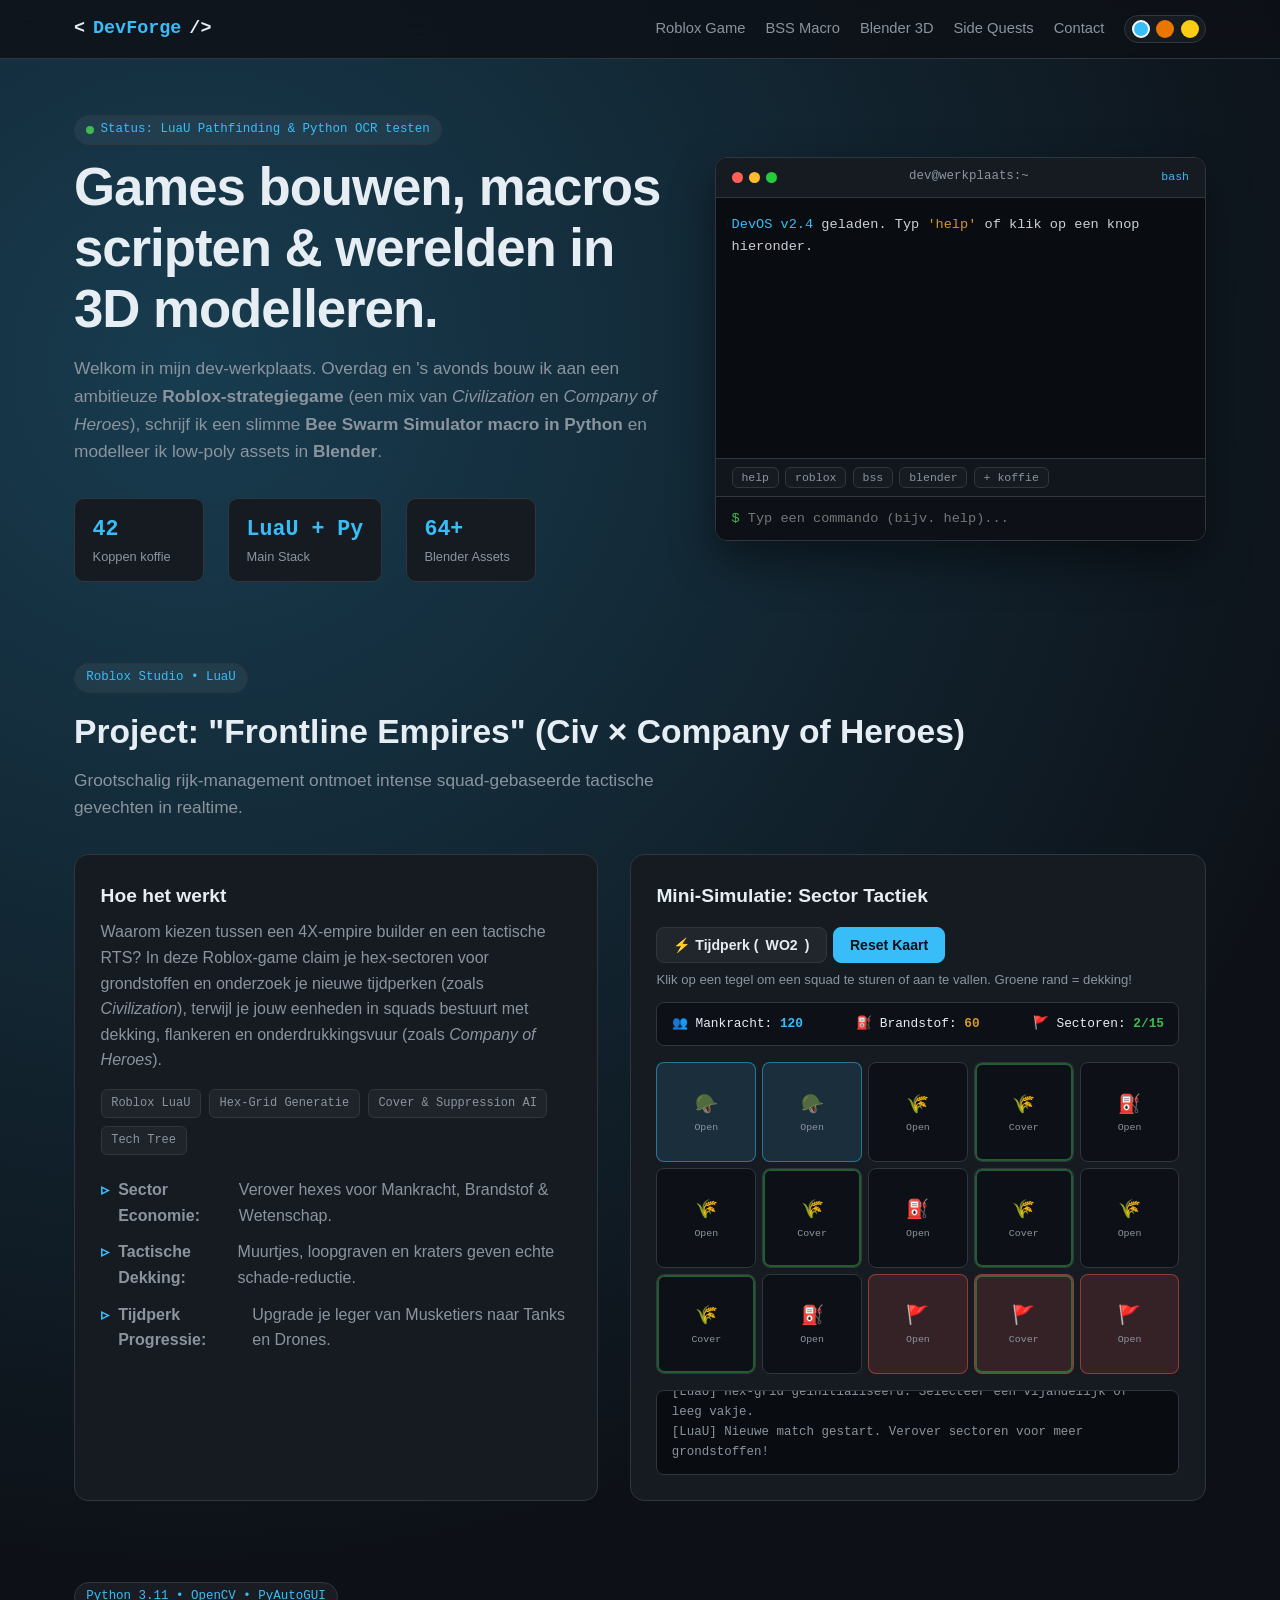
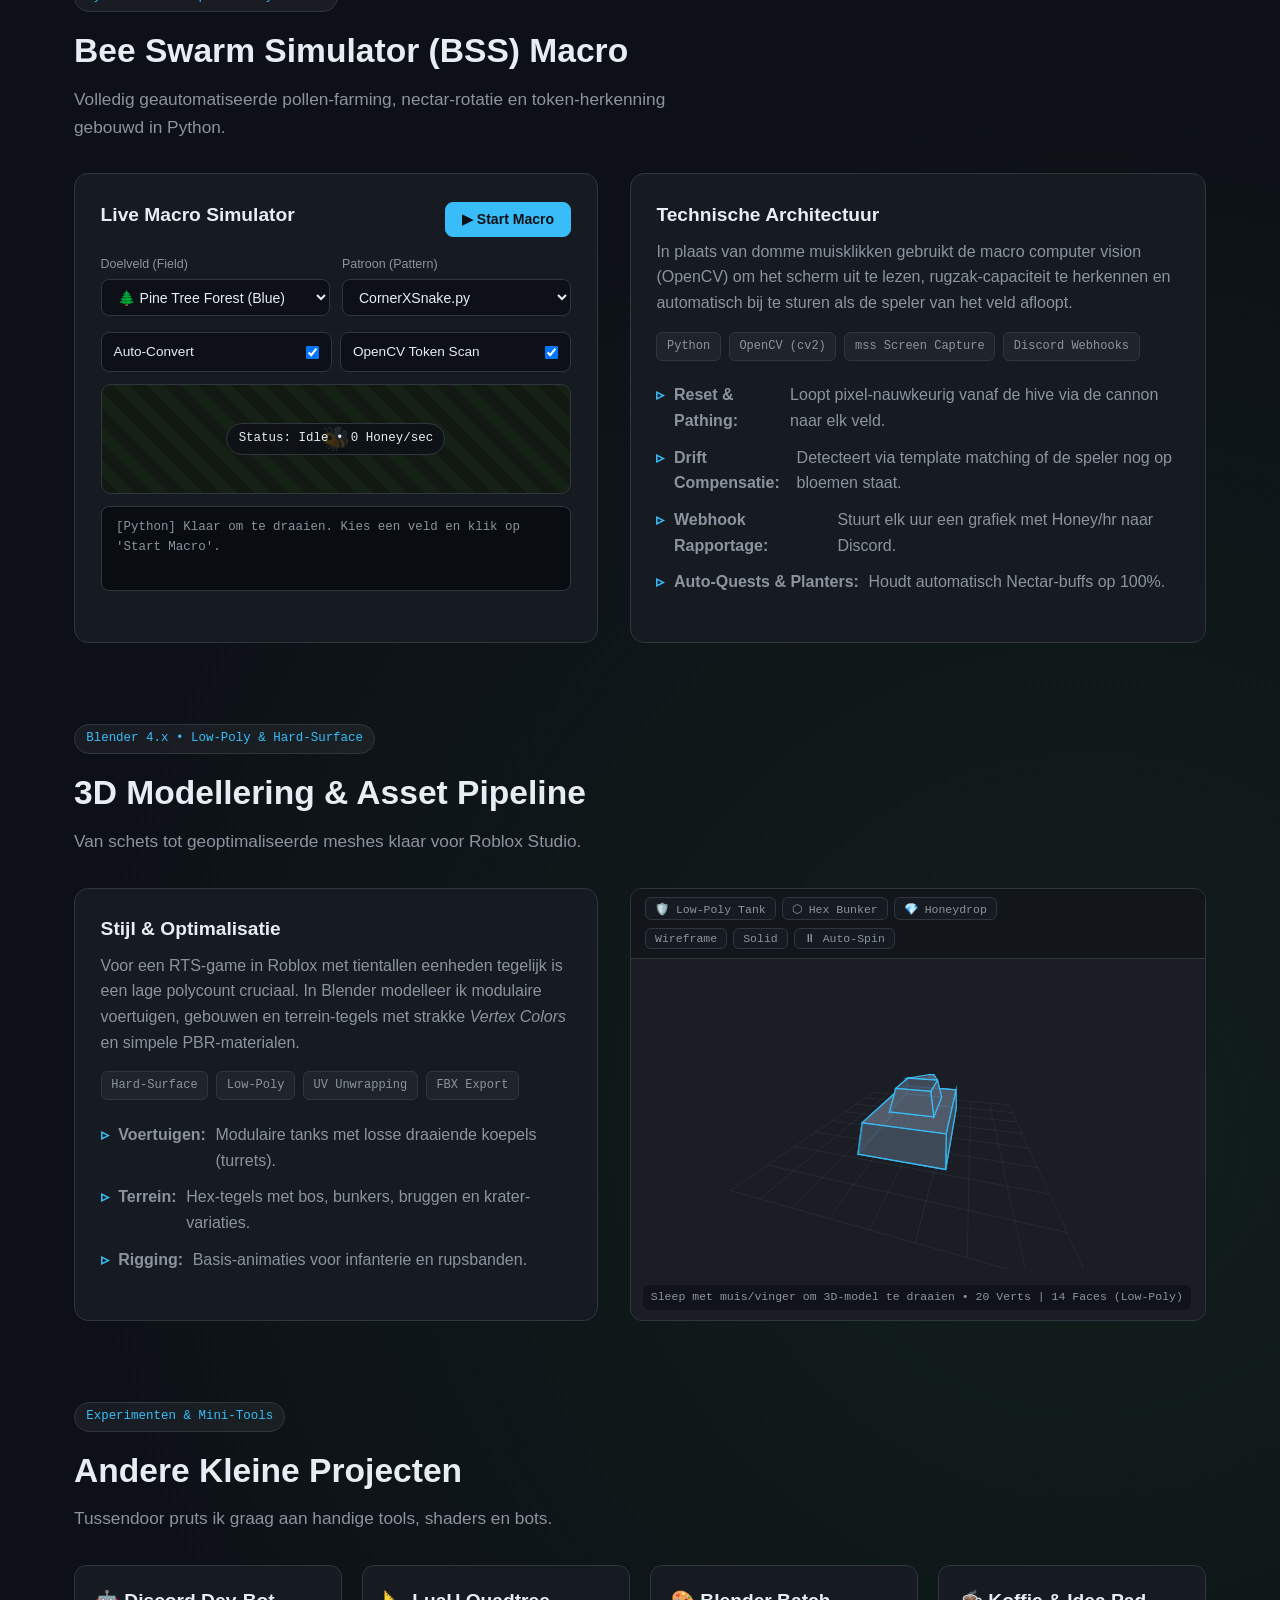
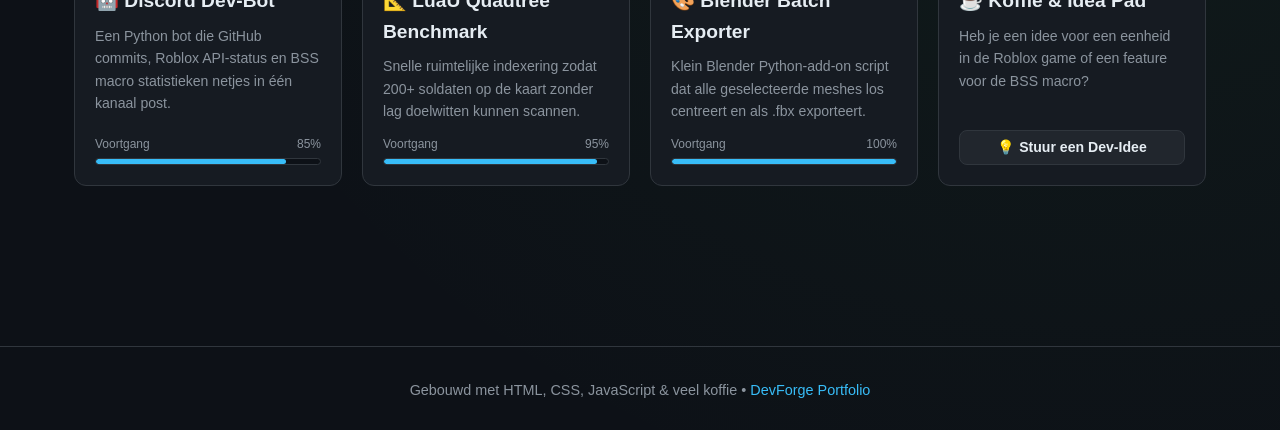
==== commit 47f76598: "Add files via upload" ====
--- a/index.html
+++ b/index.html
@@ -691,6 +691,7 @@
         <a href="#python">BSS Macro</a>
         <a href="#blender">Blender 3D</a>
         <a href="#sidequests">Side Quests</a>
+        <a href="contact.html">Contact</a>
         <div class="theme-switcher" title="Kies accentkleur">
           <button class="theme-btn theme-blue active" onclick="setTheme('default', this)" aria-label="Roblox Blauw"></button>
           <button class="theme-btn theme-orange" onclick="setTheme('blender', this)" aria-label="Blender Oranje"></button>
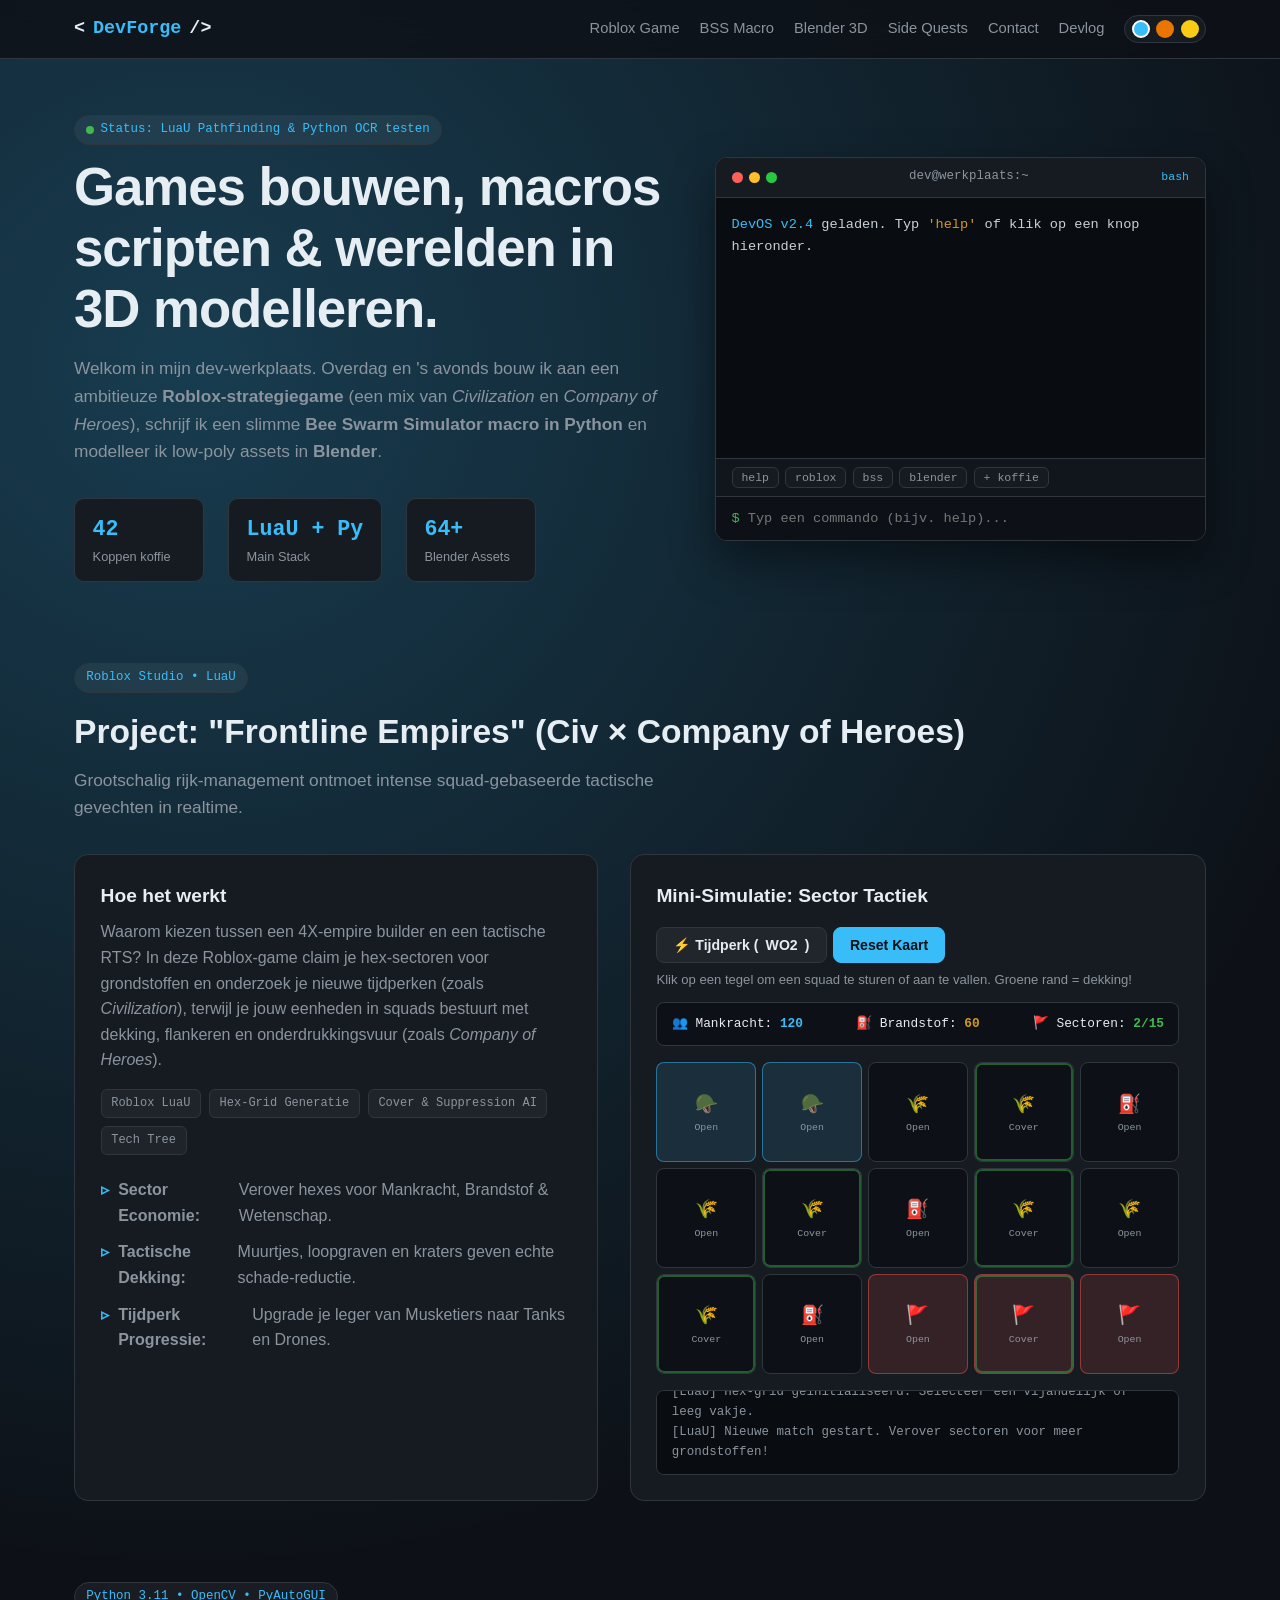
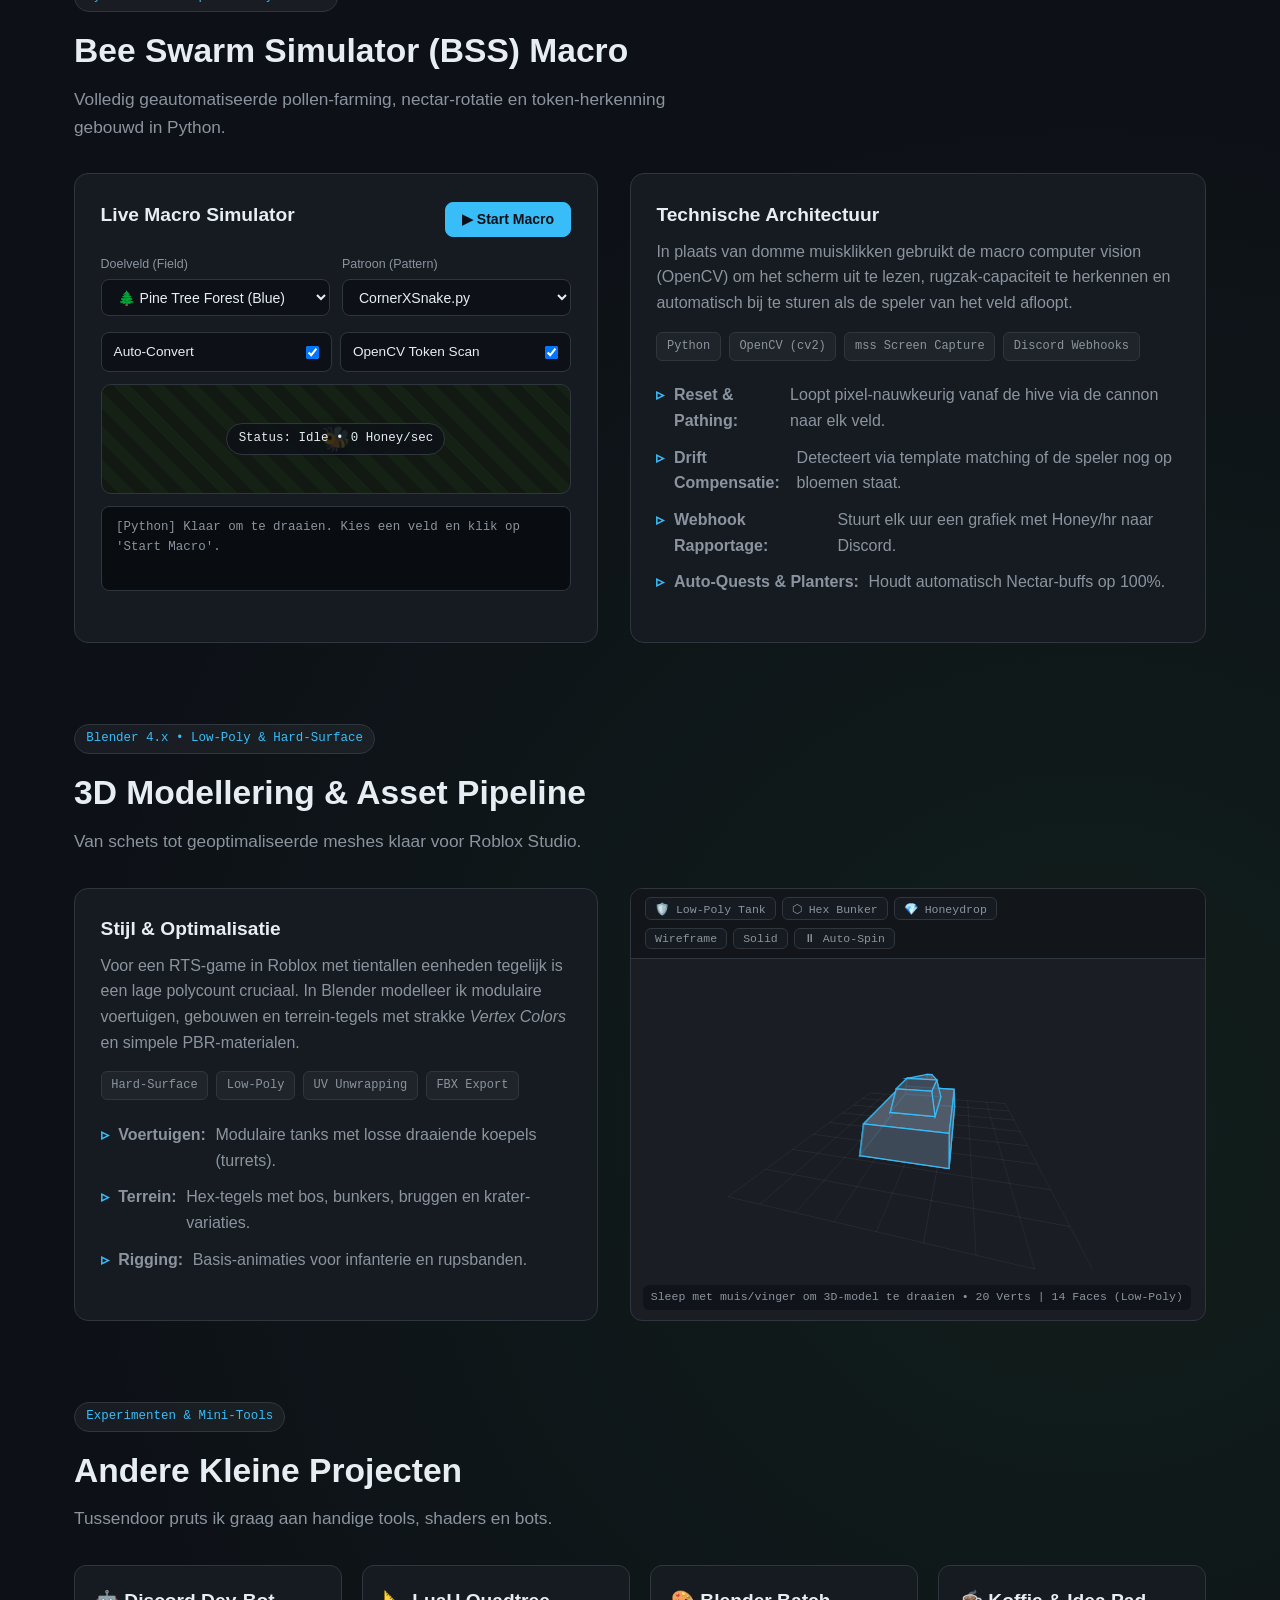
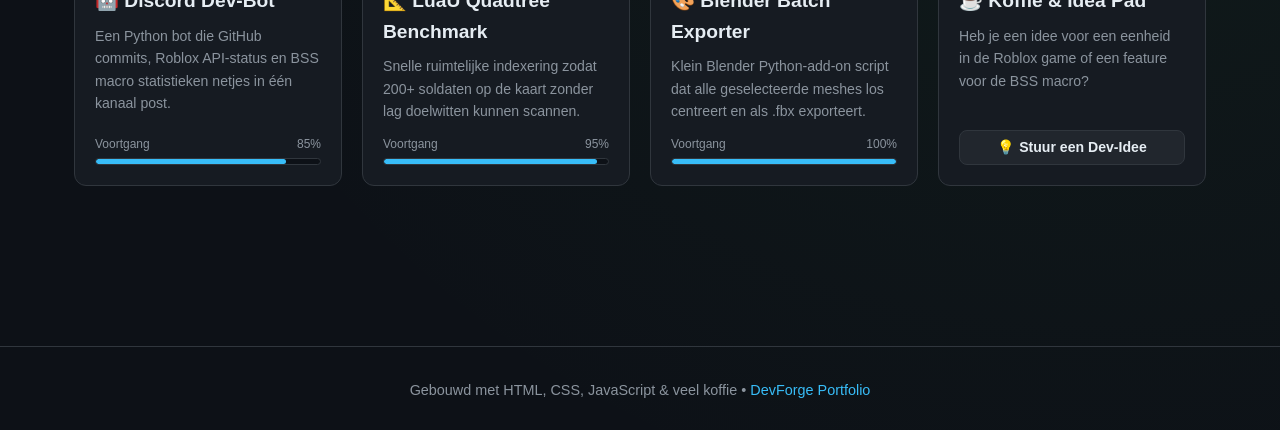
==== commit 67a86d2b: "Add files via upload" ====
--- a/index.html
+++ b/index.html
@@ -692,6 +692,7 @@
         <a href="#blender">Blender 3D</a>
         <a href="#sidequests">Side Quests</a>
         <a href="contact.html">Contact</a>
+        <a href="devlog.html">Devlog</a>
         <div class="theme-switcher" title="Kies accentkleur">
           <button class="theme-btn theme-blue active" onclick="setTheme('default', this)" aria-label="Roblox Blauw"></button>
           <button class="theme-btn theme-orange" onclick="setTheme('blender', this)" aria-label="Blender Oranje"></button>
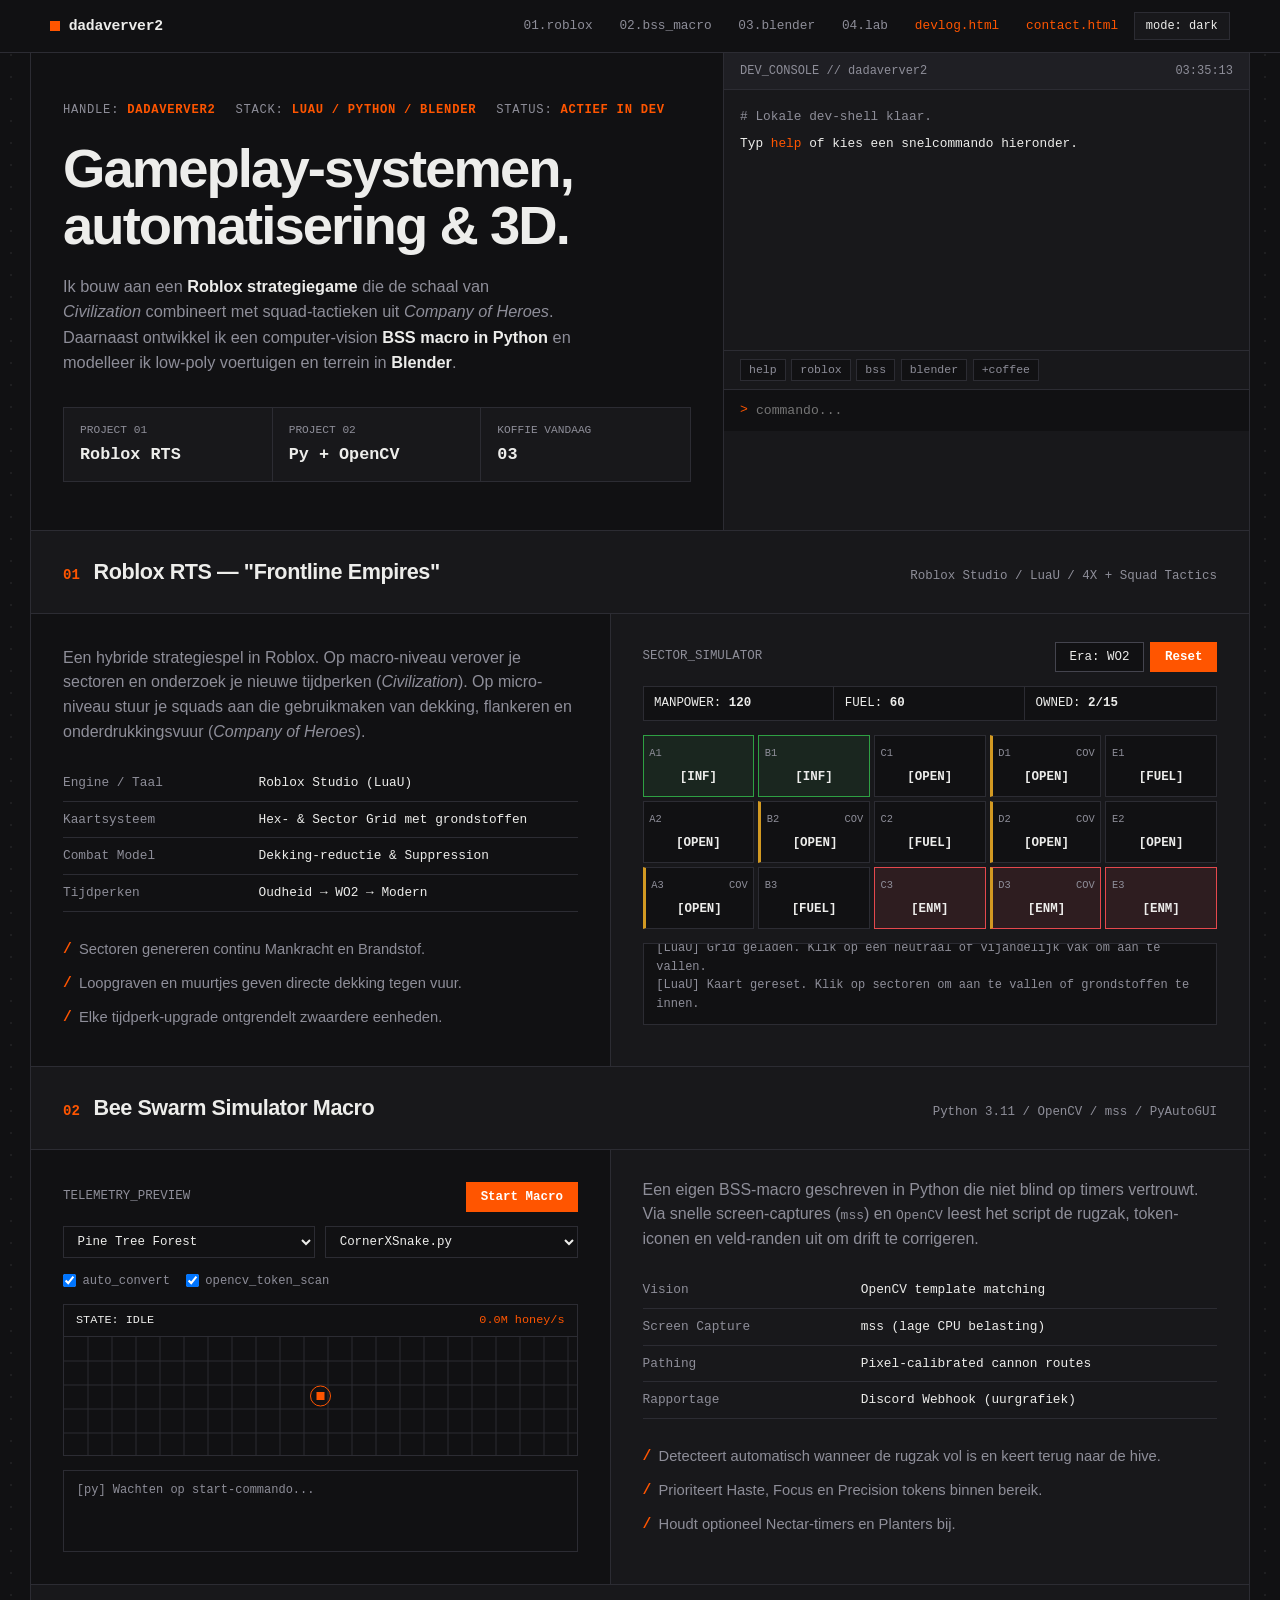
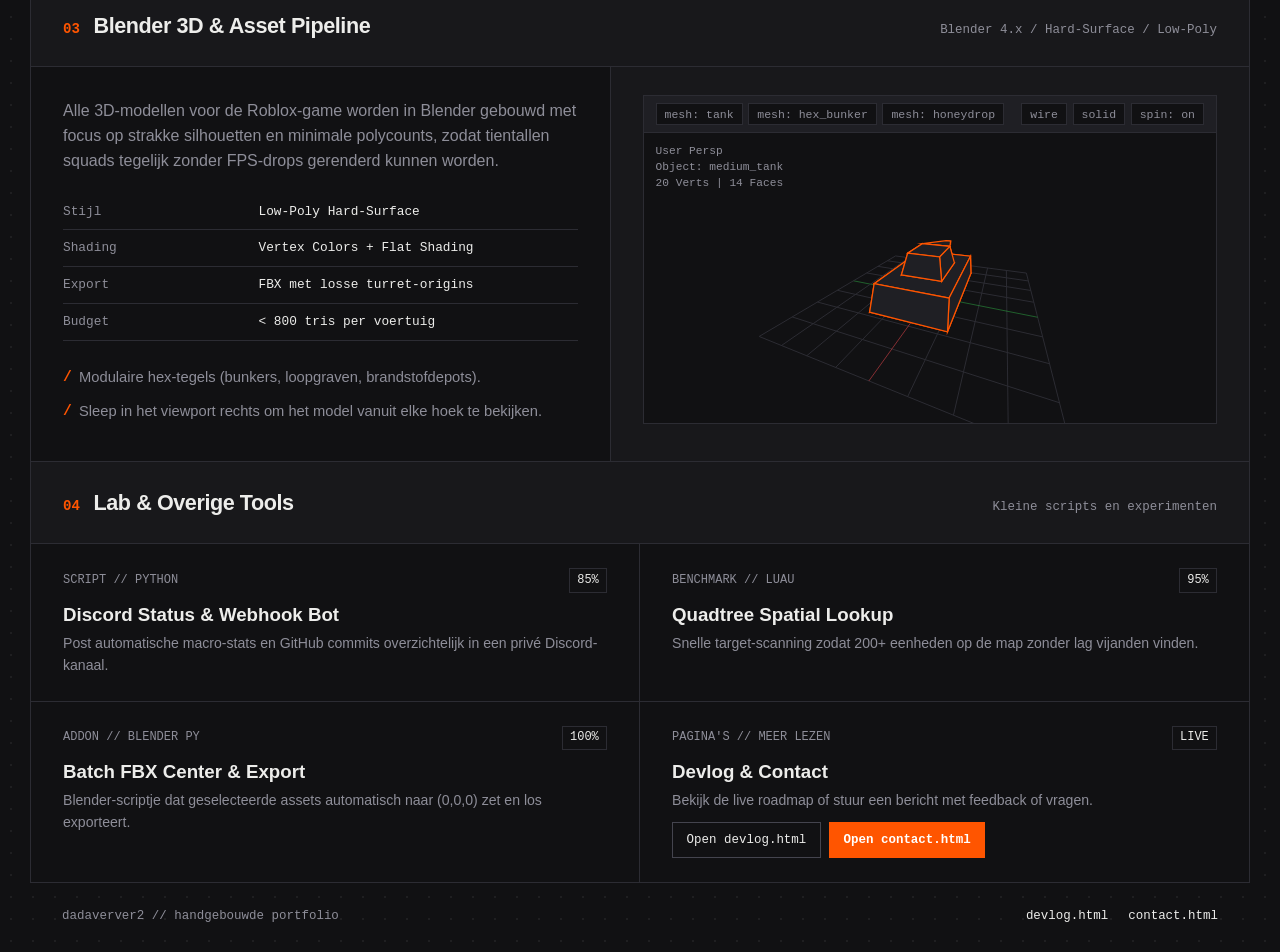
==== commit 1d2122f0: "Add files via upload" ====
--- a/index.html
+++ b/index.html
@@ -3,1459 +3,1353 @@
 <head>
   <meta charset="UTF-8" />
   <meta name="viewport" content="width=device-width, initial-scale=1.0" />
-  <title>DevForge // Roblox RTS, Python BSS Macro & Blender 3D</title>
+  <title>dadaverver2 — index</title>
   <style>
     :root {
-      --bg: #0d1117;
-      --bg-card: #161b22;
-      --bg-card-hover: #1c222b;
-      --border: #30363d;
-      --text: #e6edf3;
-      --text-muted: #8b949e;
-      --accent: #38bdf8;
-      --accent-glow: rgba(56, 189, 248, 0.25);
-      --success: #3fb950;
-      --warning: #d29922;
-      --danger: #f85149;
-      --font-mono: 'Fira Code', 'Cascadia Code', Consolas, monospace;
-      --font-sans: 'Inter', -apple-system, BlinkMacSystemFont, 'Segoe UI', Roboto, sans-serif;
-    }
-
-    [data-theme="blender"] {
-      --accent: #ea7600;
-      --accent-glow: rgba(234, 118, 0, 0.25);
-    }
-
-    [data-theme="bss"] {
-      --accent: #facc15;
-      --accent-glow: rgba(250, 204, 21, 0.25);
-    }
-
-    * {
-      box-sizing: border-box;
-      margin: 0;
-      padding: 0;
-    }
-
-    html {
-      scroll-behavior: smooth;
-    }
+      --bg: #111113;
+      --surface: #18181b;
+      --surface-alt: #1f1f24;
+      --border: #2c2c33;
+      --border-strong: #44444e;
+      --text: #ededeb;
+      --muted: #8e8e99;
+      --accent: #ff5500;
+      --accent-dim: rgba(255, 85, 0, 0.14);
+      --ok: #2ea043;
+      --warn: #d29922;
+      --hostile: #e5484d;
+      --grid-dot: rgba(255, 255, 255, 0.06);
+      --mono: ui-monospace, 'SFMono-Regular', 'Cascadia Code', Menlo, Consolas, monospace;
+      --sans: 'Inter', -apple-system, BlinkMacSystemFont, 'Segoe UI', Roboto, sans-serif;
+    }
+
+    [data-mode="paper"] {
+      --bg: #f3f2ed;
+      --surface: #eae8e1;
+      --surface-alt: #e2dfd6;
+      --border: #cbc8be;
+      --border-strong: #9e9b90;
+      --text: #161615;
+      --muted: #5c5b55;
+      --accent: #d93f00;
+      --accent-dim: rgba(217, 63, 0, 0.1);
+      --ok: #1a7f37;
+      --warn: #9a6700;
+      --hostile: #cf222e;
+      --grid-dot: rgba(0, 0, 0, 0.08);
+    }
+
+    * { box-sizing: border-box; margin: 0; padding: 0; }
+    html { scroll-behavior: smooth; }
 
     body {
-      font-family: var(--font-sans);
+      font-family: var(--sans);
       background-color: var(--bg);
+      background-image: radial-gradient(var(--grid-dot) 1px, transparent 1px);
+      background-size: 22px 22px;
       color: var(--text);
-      line-height: 1.6;
-      background-image: 
-        radial-gradient(circle at 15% 10%, var(--accent-glow), transparent 35%),
-        radial-gradient(circle at 85% 75%, rgba(63, 185, 80, 0.08), transparent 35%);
-      min-height: 100vh;
-    }
-
-    /* Header & Nav */
-    header {
+      line-height: 1.55;
+      -webkit-font-smoothing: antialiased;
+    }
+
+    /* TOP STUDIO BAR */
+    .topbar {
       position: sticky;
       top: 0;
       z-index: 100;
-      backdrop-filter: blur(12px);
-      background: rgba(13, 17, 23, 0.85);
+      background: var(--bg);
       border-bottom: 1px solid var(--border);
     }
 
-    .nav-container {
-      max-width: 1180px;
+    .topbar-inner {
+      max-width: 1220px;
       margin: 0 auto;
-      padding: 0.9rem 1.5rem;
+      display: flex;
+      justify-content: space-between;
+      align-items: center;
+      padding: 0 1.25rem;
+      min-height: 52px;
+      gap: 1rem;
+      flex-wrap: wrap;
+    }
+
+    .brand {
+      font-family: var(--mono);
+      font-size: 0.92rem;
+      font-weight: 700;
+      text-decoration: none;
+      color: var(--text);
+      display: flex;
+      align-items: center;
+      gap: 0.55rem;
+      letter-spacing: -0.02em;
+    }
+
+    .brand-marker {
+      display: inline-block;
+      width: 10px;
+      height: 10px;
+      background: var(--accent);
+    }
+
+    .nav-links {
+      display: flex;
+      align-items: center;
+      gap: 0.25rem;
+      flex-wrap: wrap;
+    }
+
+    .nav-links a {
+      font-family: var(--mono);
+      font-size: 0.8rem;
+      color: var(--muted);
+      text-decoration: none;
+      padding: 0.35rem 0.65rem;
+      border: 1px solid transparent;
+      transition: all 0.12s;
+    }
+
+    .nav-links a:hover {
+      color: var(--text);
+      border-color: var(--border);
+      background: var(--surface);
+    }
+
+    .nav-links a.nav-ext {
+      color: var(--accent);
+    }
+
+    .mode-btn {
+      font-family: var(--mono);
+      font-size: 0.75rem;
+      background: var(--surface);
+      color: var(--text);
+      border: 1px solid var(--border);
+      padding: 0.35rem 0.7rem;
+      cursor: pointer;
+    }
+
+    .mode-btn:hover { border-color: var(--accent); }
+
+    /* MAIN CONTAINER */
+    .wrap {
+      max-width: 1220px;
+      margin: 0 auto;
+      border-left: 1px solid var(--border);
+      border-right: 1px solid var(--border);
+      background: var(--bg);
+    }
+
+    /* HERO DOSSIER */
+    .hero {
+      display: grid;
+      grid-template-columns: 1.25fr 0.95fr;
+      border-bottom: 1px solid var(--border);
+    }
+
+    @media (max-width: 920px) {
+      .hero, .split-panel { grid-template-columns: 1fr !important; }
+      .hero-right { border-left: none !important; border-top: 1px solid var(--border); }
+      .panel-right { border-left: none !important; border-top: 1px solid var(--border); }
+    }
+
+    .hero-left {
+      padding: 3rem 2rem;
+    }
+
+    .meta-strip {
+      font-family: var(--mono);
+      font-size: 0.76rem;
+      color: var(--muted);
+      text-transform: uppercase;
+      letter-spacing: 0.06em;
+      margin-bottom: 1.25rem;
+      display: flex;
+      gap: 1.25rem;
+      flex-wrap: wrap;
+    }
+
+    .meta-strip span strong { color: var(--accent); font-weight: 600; }
+
+    h1 {
+      font-size: clamp(2.1rem, 4.4vw, 3.4rem);
+      font-weight: 800;
+      line-height: 1.05;
+      letter-spacing: -0.035em;
+      margin-bottom: 1.25rem;
+    }
+
+    .hero-copy {
+      font-size: 1.02rem;
+      color: var(--muted);
+      max-width: 56ch;
+      margin-bottom: 2rem;
+    }
+
+    .hero-copy strong { color: var(--text); font-weight: 600; }
+
+    .spec-strip {
+      display: grid;
+      grid-template-columns: repeat(3, 1fr);
+      border: 1px solid var(--border);
+      background: var(--surface);
+    }
+
+    .spec-cell {
+      padding: 0.85rem 1rem;
+      border-right: 1px solid var(--border);
+    }
+    .spec-cell:last-child { border-right: none; }
+
+    .spec-k {
+      font-family: var(--mono);
+      font-size: 0.7rem;
+      color: var(--muted);
+      text-transform: uppercase;
+    }
+
+    .spec-v {
+      font-family: var(--mono);
+      font-size: 1.05rem;
+      font-weight: 700;
+      margin-top: 0.15rem;
+    }
+
+    /* RIGHT HERO: CLI REPL */
+    .hero-right {
+      border-left: 1px solid var(--border);
+      background: var(--surface);
+      display: flex;
+      flex-direction: column;
+    }
+
+    .panel-bar {
+      display: flex;
+      justify-content: space-between;
+      align-items: center;
+      padding: 0.55rem 1rem;
+      border-bottom: 1px solid var(--border);
+      background: var(--surface-alt);
+      font-family: var(--mono);
+      font-size: 0.75rem;
+      color: var(--muted);
+    }
+
+    .repl-out {
+      flex: 1;
+      padding: 1rem;
+      font-family: var(--mono);
+      font-size: 0.8rem;
+      min-height: 220px;
+      max-height: 260px;
+      overflow-y: auto;
+      line-height: 1.65;
+    }
+
+    .repl-line { margin-bottom: 0.35rem; }
+    .c-acc { color: var(--accent); }
+    .c-ok { color: var(--ok); }
+    .c-muted { color: var(--muted); }
+
+    .repl-cmds {
+      display: flex;
+      gap: 0.35rem;
+      padding: 0.5rem 1rem;
+      border-top: 1px solid var(--border);
+      flex-wrap: wrap;
+    }
+
+    .cmd-chip {
+      font-family: var(--mono);
+      font-size: 0.72rem;
+      background: var(--bg);
+      color: var(--muted);
+      border: 1px solid var(--border);
+      padding: 0.2rem 0.5rem;
+      cursor: pointer;
+    }
+    .cmd-chip:hover { color: var(--text); border-color: var(--accent); }
+
+    .repl-input-wrap {
+      display: flex;
+      align-items: center;
+      gap: 0.5rem;
+      padding: 0.65rem 1rem;
+      border-top: 1px solid var(--border);
+      background: var(--bg);
+      font-family: var(--mono);
+      font-size: 0.82rem;
+    }
+
+    .repl-input-wrap input {
+      flex: 1;
+      background: transparent;
+      border: none;
+      color: var(--text);
+      font-family: var(--mono);
+      font-size: 0.82rem;
+      outline: none;
+    }
+
+    /* SECTION HEADERS */
+    .sec-head {
+      display: flex;
+      justify-content: space-between;
+      align-items: baseline;
+      padding: 1.5rem 2rem;
+      border-bottom: 1px solid var(--border);
+      background: var(--surface);
+      flex-wrap: wrap;
+      gap: 0.75rem;
+    }
+
+    .sec-title {
+      display: flex;
+      align-items: baseline;
+      gap: 0.85rem;
+    }
+
+    .sec-num {
+      font-family: var(--mono);
+      font-size: 0.88rem;
+      color: var(--accent);
+      font-weight: 700;
+    }
+
+    .sec-title h2 {
+      font-size: 1.35rem;
+      letter-spacing: -0.02em;
+    }
+
+    .sec-sub {
+      font-family: var(--mono);
+      font-size: 0.78rem;
+      color: var(--muted);
+    }
+
+    /* SPLIT PROJECT PANELS */
+    .split-panel {
+      display: grid;
+      grid-template-columns: 0.95fr 1.05fr;
+      border-bottom: 1px solid var(--border);
+    }
+
+    .panel-left {
+      padding: 2rem;
+    }
+
+    .panel-right {
+      border-left: 1px solid var(--border);
+      padding: 1.75rem 2rem;
+      background: var(--surface);
+    }
+
+    .spec-table {
+      width: 100%;
+      border-collapse: collapse;
+      margin: 1.25rem 0;
+      font-family: var(--mono);
+      font-size: 0.8rem;
+    }
+
+    .spec-table td {
+      padding: 0.5rem 0;
+      border-bottom: 1px solid var(--border);
+    }
+
+    .spec-table td:first-child {
+      color: var(--muted);
+      width: 38%;
+    }
+
+    .notes-list {
+      list-style: none;
+      margin-top: 1rem;
+      font-size: 0.92rem;
+      color: var(--muted);
+    }
+
+    .notes-list li {
+      padding: 0.35rem 0;
+      padding-left: 1rem;
+      position: relative;
+    }
+
+    .notes-list li::before {
+      content: "/";
+      position: absolute;
+      left: 0;
+      color: var(--accent);
+      font-family: var(--mono);
+      font-weight: 700;
+    }
+
+    /* BUTTONS */
+    .btn {
+      font-family: var(--mono);
+      font-size: 0.78rem;
+      padding: 0.45rem 0.85rem;
+      border: 1px solid var(--border-strong);
+      background: var(--bg);
+      color: var(--text);
+      cursor: pointer;
+      transition: all 0.12s;
+    }
+    .btn:hover { border-color: var(--accent); }
+
+    .btn-accent {
+      background: var(--accent);
+      color: #fff;
+      border-color: var(--accent);
+      font-weight: 600;
+    }
+    .btn-accent:hover { opacity: 0.9; }
+
+    /* 01: TACTICAL SECTOR GRID */
+    .tac-toolbar {
+      display: flex;
+      justify-content: space-between;
+      align-items: center;
+      flex-wrap: wrap;
+      gap: 0.5rem;
+      margin-bottom: 0.85rem;
+    }
+
+    .tac-stats {
+      display: grid;
+      grid-template-columns: repeat(3, 1fr);
+      border: 1px solid var(--border);
+      background: var(--bg);
+      font-family: var(--mono);
+      font-size: 0.78rem;
+      margin-bottom: 0.85rem;
+    }
+
+    .tac-stats div {
+      padding: 0.45rem 0.65rem;
+      border-right: 1px solid var(--border);
+    }
+    .tac-stats div:last-child { border-right: none; }
+
+    .sector-grid {
+      display: grid;
+      grid-template-columns: repeat(5, 1fr);
+      gap: 4px;
+      margin-bottom: 0.85rem;
+    }
+
+    .sector {
+      border: 1px solid var(--border);
+      background: var(--bg);
+      padding: 0.55rem 0.35rem;
+      min-height: 62px;
+      display: flex;
+      flex-direction: column;
+      justify-content: space-between;
+      cursor: pointer;
+      font-family: var(--mono);
+      transition: border-color 0.12s;
+      user-select: none;
+    }
+
+    .sector:hover { border-color: var(--text); }
+
+    .sector.ally {
+      border-color: var(--ok);
+      background: rgba(46, 160, 67, 0.1);
+    }
+
+    .sector.hostile {
+      border-color: var(--hostile);
+      background: rgba(229, 72, 77, 0.1);
+    }
+
+    .sector.cover-node {
+      border-left: 3px solid var(--warn);
+    }
+
+    .sector-top {
+      display: flex;
+      justify-content: space-between;
+      font-size: 0.65rem;
+      color: var(--muted);
+    }
+
+    .sector-unit {
+      font-size: 0.78rem;
+      font-weight: 700;
+      text-align: center;
+      margin-top: 0.2rem;
+    }
+
+    .console-feed {
+      background: var(--bg);
+      border: 1px solid var(--border);
+      padding: 0.65rem 0.8rem;
+      font-family: var(--mono);
+      font-size: 0.75rem;
+      color: var(--muted);
+      height: 82px;
+      overflow-y: auto;
+    }
+
+    /* 02: PYTHON BSS TELEMETRY */
+    .macro-bar {
+      display: grid;
+      grid-template-columns: 1fr 1fr;
+      gap: 0.6rem;
+      margin: 0.85rem 0;
+    }
+    @media (max-width: 520px) { .macro-bar { grid-template-columns: 1fr; } }
+
+    .ctrl-select {
+      width: 100%;
+      padding: 0.45rem 0.6rem;
+      background: var(--bg);
+      border: 1px solid var(--border);
+      color: var(--text);
+      font-family: var(--mono);
+      font-size: 0.78rem;
+    }
+
+    .check-strip {
+      display: flex;
+      gap: 1rem;
+      flex-wrap: wrap;
+      font-family: var(--mono);
+      font-size: 0.76rem;
+      margin-bottom: 0.85rem;
+      color: var(--muted);
+    }
+
+    .check-strip label {
+      display: flex;
+      align-items: center;
+      gap: 0.4rem;
+      cursor: pointer;
+    }
+
+    .telemetry-box {
+      border: 1px solid var(--border);
+      background: var(--bg);
+      margin-bottom: 0.85rem;
+    }
+
+    .telemetry-head {
+      display: flex;
+      justify-content: space-between;
+      padding: 0.4rem 0.75rem;
+      border-bottom: 1px solid var(--border);
+      font-family: var(--mono);
+      font-size: 0.74rem;
+    }
+
+    canvas#bssCanvas {
+      display: block;
+      width: 100%;
+      height: 118px;
+    }
+
+    /* 03: BLENDER VIEWPORT */
+    .vp-box {
+      border: 1px solid var(--border);
+      background: var(--bg);
+      position: relative;
+    }
+
+    .vp-bar {
+      display: flex;
+      justify-content: space-between;
+      align-items: center;
+      padding: 0.45rem 0.75rem;
+      border-bottom: 1px solid var(--border);
+      background: var(--surface-alt);
+      flex-wrap: wrap;
+      gap: 0.4rem;
+    }
+
+    .vp-overlay {
+      position: absolute;
+      top: 48px;
+      left: 12px;
+      font-family: var(--mono);
+      font-size: 0.7rem;
+      color: var(--muted);
+      pointer-events: none;
+      line-height: 1.4;
+    }
+
+    canvas#blenderCanvas {
+      display: block;
+      width: 100%;
+      height: 290px;
+      cursor: grab;
+    }
+    canvas#blenderCanvas:active { cursor: grabbing; }
+
+    /* 04: SIDE PROJECTS LEDGER */
+    .ledger {
+      display: grid;
+      grid-template-columns: repeat(2, 1fr);
+    }
+    @media (max-width: 780px) { .ledger { grid-template-columns: 1fr; } }
+
+    .ledger-item {
+      padding: 1.5rem 2rem;
+      border-bottom: 1px solid var(--border);
+      border-right: 1px solid var(--border);
+      display: flex;
+      flex-direction: column;
+      justify-content: space-between;
+      gap: 0.75rem;
+    }
+    .ledger-item:nth-child(2n) { border-right: none; }
+
+    .ledger-top {
+      display: flex;
+      justify-content: space-between;
+      align-items: center;
+      font-family: var(--mono);
+      font-size: 0.75rem;
+      color: var(--muted);
+    }
+
+    .status-tag {
+      padding: 0.12rem 0.45rem;
+      border: 1px solid var(--border);
+      color: var(--text);
+    }
+
+    /* FOOTER */
+    footer {
+      max-width: 1220px;
+      margin: 0 auto;
+      padding: 1.5rem 2rem;
       display: flex;
       justify-content: space-between;
       align-items: center;
       flex-wrap: wrap;
       gap: 1rem;
-    }
-
-    .logo {
-      font-family: var(--font-mono);
-      font-weight: 700;
-      font-size: 1.15rem;
-      color: var(--text);
-      text-decoration: none;
-      display: flex;
-      align-items: center;
-      gap: 0.5rem;
-    }
-
-    .logo span {
-      color: var(--accent);
-    }
-
-    nav {
-      display: flex;
-      gap: 1.25rem;
-      align-items: center;
-      flex-wrap: wrap;
-    }
-
-    nav a {
-      color: var(--text-muted);
-      text-decoration: none;
-      font-size: 0.92rem;
-      font-weight: 500;
-      transition: color 0.2s;
-    }
-
-    nav a:hover {
-      color: var(--accent);
-    }
-
-    .theme-switcher {
-      display: flex;
-      gap: 0.4rem;
-      align-items: center;
-      background: var(--bg-card);
-      padding: 0.25rem 0.4rem;
-      border-radius: 999px;
-      border: 1px solid var(--border);
-    }
-
-    .theme-btn {
-      width: 18px;
-      height: 18px;
-      border-radius: 50%;
-      border: 2px solid transparent;
-      cursor: pointer;
-      transition: transform 0.15s;
-    }
-
-    .theme-btn:hover { transform: scale(1.15); }
-    .theme-btn.active { border-color: #fff; }
-    .theme-blue { background: #38bdf8; }
-    .theme-orange { background: #ea7600; }
-    .theme-gold { background: #facc15; }
-
-    /* Layout */
-    main {
-      max-width: 1180px;
-      margin: 0 auto;
-      padding: 2rem 1.5rem 5rem;
-    }
-
-    section {
-      margin-bottom: 5rem;
-    }
-
-    .section-header {
-      margin-bottom: 2rem;
-    }
-
-    .badge {
-      display: inline-flex;
-      align-items: center;
-      gap: 0.4rem;
-      font-family: var(--font-mono);
+      font-family: var(--mono);
       font-size: 0.78rem;
-      padding: 0.25rem 0.7rem;
-      border-radius: 999px;
-      background: rgba(255, 255, 255, 0.05);
-      border: 1px solid var(--border);
-      color: var(--accent);
-      margin-bottom: 0.75rem;
-    }
-
-    .pulse-dot {
-      width: 8px;
-      height: 8px;
-      background: var(--success);
-      border-radius: 50%;
-      animation: pulse 1.8s infinite;
-    }
-
-    @keyframes pulse {
-      0%, 100% { opacity: 1; transform: scale(1); }
-      50% { opacity: 0.4; transform: scale(1.3); }
-    }
-
-    h1 {
-      font-size: clamp(2rem, 4.5vw, 3.3rem);
-      line-height: 1.15;
-      margin-bottom: 1rem;
-      letter-spacing: -0.02em;
-    }
-
-    h2 {
-      font-size: clamp(1.5rem, 3vw, 2.1rem);
-      margin-bottom: 0.5rem;
-    }
-
-    h3 {
-      font-size: 1.2rem;
-      margin-bottom: 0.5rem;
-    }
-
-    p.lead {
-      color: var(--text-muted);
-      font-size: 1.08rem;
-      max-width: 65ch;
-    }
-
-    /* Hero Grid */
-    .hero {
-      display: grid;
-      grid-template-columns: 1.1fr 0.9fr;
-      gap: 2.5rem;
-      align-items: center;
-      padding-top: 1.5rem;
-    }
-
-    @media (max-width: 900px) {
-      .hero, .project-grid {
-        grid-template-columns: 1fr !important;
-      }
-    }
-
-    .hero-stats {
-      display: flex;
-      gap: 1.5rem;
-      margin-top: 2rem;
-      flex-wrap: wrap;
-    }
-
-    .stat-box {
-      background: var(--bg-card);
-      border: 1px solid var(--border);
-      padding: 0.85rem 1.1rem;
-      border-radius: 10px;
-      min-width: 130px;
-    }
-
-    .stat-val {
-      font-family: var(--font-mono);
-      font-size: 1.35rem;
-      font-weight: 700;
-      color: var(--accent);
-    }
-
-    .stat-label {
-      font-size: 0.8rem;
-      color: var(--text-muted);
-    }
-
-    /* Terminal Widget */
-    .terminal {
-      background: #090c10;
-      border: 1px solid var(--border);
-      border-radius: 12px;
-      overflow: hidden;
-      box-shadow: 0 20px 45px rgba(0, 0, 0, 0.45);
-      font-family: var(--font-mono);
-      font-size: 0.85rem;
-    }
-
-    .terminal-bar {
-      background: #161b22;
-      padding: 0.6rem 1rem;
-      display: flex;
-      align-items: center;
-      justify-content: space-between;
-      border-bottom: 1px solid var(--border);
-    }
-
-    .dots {
-      display: flex;
-      gap: 6px;
-    }
-
-    .dots span {
-      width: 11px;
-      height: 11px;
-      border-radius: 50%;
-    }
-
-    .dots span:nth-child(1) { background: #ff5f56; }
-    .dots span:nth-child(2) { background: #ffbd2e; }
-    .dots span:nth-child(3) { background: #27c93f; }
-
-    .terminal-body {
-      padding: 1rem;
-      height: 260px;
-      overflow-y: auto;
-      color: #c9d1d9;
-    }
-
-    .terminal-line {
-      margin-bottom: 0.4rem;
-      word-break: break-word;
-    }
-
-    .cmd-prompt { color: var(--success); }
-    .cmd-accent { color: var(--accent); }
-    .cmd-warn { color: var(--warning); }
-
-    .terminal-input-row {
-      display: flex;
-      align-items: center;
-      gap: 0.5rem;
-      padding: 0.65rem 1rem;
-      border-top: 1px solid var(--border);
-      background: #0d1117;
-    }
-
-    .terminal-input-row input {
-      flex: 1;
-      background: transparent;
-      border: none;
-      color: var(--text);
-      font-family: var(--font-mono);
-      font-size: 0.85rem;
-      outline: none;
-    }
-
-    .quick-cmds {
-      display: flex;
-      gap: 0.4rem;
-      padding: 0.5rem 1rem;
-      background: #11161d;
-      border-top: 1px solid var(--border);
-      flex-wrap: wrap;
-    }
-
-    .chip-btn {
-      font-family: var(--font-mono);
-      font-size: 0.72rem;
-      padding: 0.2rem 0.55rem;
-      border-radius: 6px;
-      border: 1px solid var(--border);
-      background: var(--bg-card);
-      color: var(--text-muted);
-      cursor: pointer;
-      transition: all 0.15s;
-    }
-
-    .chip-btn:hover {
-      border-color: var(--accent);
-      color: var(--accent);
-    }
-
-    /* Project Cards & Interactive Panels */
-    .project-grid {
-      display: grid;
-      grid-template-columns: 1fr 1.1fr;
-      gap: 2rem;
-      align-items: stretch;
-    }
-
-    .card {
-      background: var(--bg-card);
-      border: 1px solid var(--border);
-      border-radius: 14px;
-      padding: 1.6rem;
-      transition: border-color 0.2s, transform 0.2s;
-    }
-
-    .card:hover {
-      border-color: rgba(255, 255, 255, 0.2);
-    }
-
-    .tag-list {
-      display: flex;
-      flex-wrap: wrap;
-      gap: 0.5rem;
-      margin: 1rem 0;
-    }
-
-    .tag {
-      font-family: var(--font-mono);
-      font-size: 0.75rem;
-      padding: 0.25rem 0.6rem;
-      border-radius: 6px;
-      background: rgba(255, 255, 255, 0.04);
-      border: 1px solid var(--border);
-      color: var(--text-muted);
-    }
-
-    .feature-list {
-      list-style: none;
-      margin: 1rem 0;
-    }
-
-    .feature-list li {
-      padding: 0.35rem 0;
-      color: var(--text-muted);
-      display: flex;
-      gap: 0.6rem;
-      align-items: flex-start;
-    }
-
-    .feature-list li::before {
-      content: "▹";
-      color: var(--accent);
-      font-weight: bold;
-    }
-
-    .btn {
-      display: inline-flex;
-      align-items: center;
-      justify-content: center;
-      gap: 0.45rem;
-      padding: 0.55rem 1rem;
-      border-radius: 8px;
-      border: 1px solid var(--border);
-      background: #21262d;
-      color: var(--text);
-      font-size: 0.88rem;
-      font-weight: 600;
-      cursor: pointer;
-      transition: all 0.15s;
-    }
-
-    .btn:hover {
-      background: #30363d;
-      border-color: var(--accent);
-    }
-
-    .btn-primary {
-      background: var(--accent);
-      color: #0d1117;
-      border-color: var(--accent);
-    }
-
-    .btn-primary:hover {
-      opacity: 0.9;
-      background: var(--accent);
-    }
-
-    /* Roblox Civ + CoH Simulator */
-    .rts-board {
-      display: grid;
-      grid-template-columns: repeat(5, 1fr);
-      gap: 6px;
-      margin: 1rem 0;
-    }
-
-    .hex-tile {
-      aspect-ratio: 1;
-      background: #0d1117;
-      border: 1px solid var(--border);
-      border-radius: 8px;
-      display: flex;
-      flex-direction: column;
-      align-items: center;
-      justify-content: center;
-      font-size: 1.15rem;
-      cursor: pointer;
-      position: relative;
-      transition: all 0.15s;
-      user-select: none;
-    }
-
-    .hex-tile:hover {
-      border-color: var(--accent);
-      transform: translateY(-2px);
-    }
-
-    .hex-tile.owned {
-      background: rgba(56, 189, 248, 0.12);
-      border-color: rgba(56, 189, 248, 0.5);
-    }
-
-    .hex-tile.cover {
-      box-shadow: inset 0 0 0 2px rgba(63, 185, 80, 0.45);
-    }
-
-    .hex-tile.enemy {
-      background: rgba(248, 81, 73, 0.14);
-      border-color: rgba(248, 81, 73, 0.5);
-    }
-
-    .hex-label {
-      font-size: 0.62rem;
-      font-family: var(--font-mono);
-      color: var(--text-muted);
-      margin-top: 2px;
-    }
-
-    .rts-hud {
-      display: flex;
-      justify-content: space-between;
-      align-items: center;
-      flex-wrap: wrap;
-      gap: 0.5rem;
-      background: #0d1117;
-      padding: 0.7rem 0.9rem;
-      border-radius: 8px;
-      border: 1px solid var(--border);
-      font-family: var(--font-mono);
-      font-size: 0.8rem;
-    }
-
-    .log-box {
-      background: #090c10;
-      border: 1px solid var(--border);
-      border-radius: 8px;
-      padding: 0.7rem 0.9rem;
-      font-family: var(--font-mono);
-      font-size: 0.78rem;
-      color: var(--text-muted);
-      height: 85px;
-      overflow-y: auto;
-      margin-top: 0.75rem;
-    }
-
-    /* BSS Macro Widget */
-    .macro-controls {
-      display: grid;
-      grid-template-columns: 1fr 1fr;
-      gap: 0.75rem;
-      margin: 1rem 0;
-    }
-
-    @media (max-width: 520px) {
-      .macro-controls { grid-template-columns: 1fr; }
-    }
-
-    .select-input {
-      width: 100%;
-      padding: 0.55rem 0.75rem;
-      background: #0d1117;
-      border: 1px solid var(--border);
-      border-radius: 8px;
-      color: var(--text);
-      font-family: var(--font-sans);
-      font-size: 0.88rem;
-    }
-
-    .toggle-row {
-      display: flex;
-      align-items: center;
-      justify-content: space-between;
-      background: #0d1117;
-      border: 1px solid var(--border);
-      padding: 0.5rem 0.75rem;
-      border-radius: 8px;
-      font-size: 0.85rem;
-    }
-
-    .bee-field {
-      position: relative;
-      height: 110px;
-      background: repeating-linear-gradient(
-        45deg,
-        #121912,
-        #121912 12px,
-        #162116 12px,
-        #162116 24px
-      );
-      border: 1px solid var(--border);
-      border-radius: 10px;
-      overflow: hidden;
-      margin: 0.75rem 0;
-      display: flex;
-      align-items: center;
-      justify-content: center;
-    }
-
-    .bee-bot {
-      position: absolute;
-      font-size: 1.5rem;
-      transition: all 0.45s ease-in-out;
-      filter: drop-shadow(0 2px 6px rgba(0,0,0,0.8));
-    }
-
-    .field-overlay {
-      font-family: var(--font-mono);
-      font-size: 0.78rem;
-      background: rgba(13, 17, 23, 0.8);
-      padding: 0.3rem 0.7rem;
-      border-radius: 999px;
-      border: 1px solid var(--border);
-      z-index: 2;
-    }
-
-    /* Blender 3D Canvas */
-    .viewport-wrapper {
-      position: relative;
-      background: #1a1d24;
-      border: 1px solid var(--border);
-      border-radius: 12px;
-      overflow: hidden;
-    }
-
-    .viewport-topbar {
-      display: flex;
-      justify-content: space-between;
-      align-items: center;
-      padding: 0.55rem 0.9rem;
-      background: #12151a;
-      border-bottom: 1px solid var(--border);
-      font-family: var(--font-mono);
-      font-size: 0.78rem;
-      flex-wrap: wrap;
-      gap: 0.5rem;
-    }
-
-    canvas#blenderCanvas {
-      display: block;
-      width: 100%;
-      height: 310px;
-      cursor: grab;
-    }
-
-    canvas#blenderCanvas:active {
-      cursor: grabbing;
-    }
-
-    .viewport-hint {
-      position: absolute;
-      bottom: 10px;
-      left: 12px;
-      font-family: var(--font-mono);
-      font-size: 0.72rem;
-      color: var(--text-muted);
-      background: rgba(13, 17, 23, 0.75);
-      padding: 0.2rem 0.5rem;
-      border-radius: 6px;
-      pointer-events: none;
-    }
-
-    /* Side Quests Grid */
-    .mini-grid {
-      display: grid;
-      grid-template-columns: repeat(auto-fit, minmax(240px, 1fr));
-      gap: 1.25rem;
-    }
-
-    .mini-card {
-      background: var(--bg-card);
-      border: 1px solid var(--border);
-      border-radius: 12px;
-      padding: 1.25rem;
-      display: flex;
-      flex-direction: column;
-      justify-content: space-between;
-      gap: 0.75rem;
-    }
-
-    .progress-bar {
-      width: 100%;
-      height: 7px;
-      background: #0d1117;
-      border-radius: 999px;
-      overflow: hidden;
-      border: 1px solid var(--border);
-    }
-
-    .progress-fill {
-      height: 100%;
-      background: var(--accent);
-      border-radius: 999px;
-    }
-
-    /* Footer */
-    footer {
-      border-top: 1px solid var(--border);
-      padding: 2rem 1.5rem;
-      text-align: center;
-      color: var(--text-muted);
-      font-size: 0.9rem;
-    }
-
-    .toast {
-      position: fixed;
-      bottom: 20px;
-      right: 20px;
-      background: var(--bg-card);
-      border: 1px solid var(--accent);
-      color: var(--text);
-      padding: 0.75rem 1.1rem;
-      border-radius: 10px;
-      font-size: 0.88rem;
-      box-shadow: 0 10px 30px rgba(0,0,0,0.5);
-      transform: translateY(100px);
-      opacity: 0;
-      transition: all 0.25s ease;
-      z-index: 999;
-    }
-
-    .toast.show {
-      transform: translateY(0);
-      opacity: 1;
-    }
+      color: var(--muted);
+    }
+
+    footer a { color: var(--text); text-decoration: none; }
+    footer a:hover { color: var(--accent); }
   </style>
 </head>
 <body>
 
-  <header>
-    <div class="nav-container">
-      <a href="#" class="logo">&lt;<span>DevForge</span> /&gt;</a>
-      <nav>
-        <a href="#roblox">Roblox Game</a>
-        <a href="#python">BSS Macro</a>
-        <a href="#blender">Blender 3D</a>
-        <a href="#sidequests">Side Quests</a>
-        <a href="contact.html">Contact</a>
-        <a href="devlog.html">Devlog</a>
-        <div class="theme-switcher" title="Kies accentkleur">
-          <button class="theme-btn theme-blue active" onclick="setTheme('default', this)" aria-label="Roblox Blauw"></button>
-          <button class="theme-btn theme-orange" onclick="setTheme('blender', this)" aria-label="Blender Oranje"></button>
-          <button class="theme-btn theme-gold" onclick="setTheme('bss', this)" aria-label="BSS Goud"></button>
-        </div>
+  <header class="topbar">
+    <div class="topbar-inner">
+      <a href="index.html" class="brand">
+        <span class="brand-marker"></span>
+        dadaverver2
+      </a>
+      <nav class="nav-links">
+        <a href="#roblox">01.roblox</a>
+        <a href="#python">02.bss_macro</a>
+        <a href="#blender">03.blender</a>
+        <a href="#extra">04.lab</a>
+        <a href="devlog.html" class="nav-ext">devlog.html</a>
+        <a href="contact.html" class="nav-ext">contact.html</a>
+        <button class="mode-btn" id="modeToggle" onclick="toggleMode()">mode: dark</button>
       </nav>
     </div>
   </header>
 
-  <main>
+  <main class="wrap">
     <!-- HERO -->
     <section class="hero">
-      <div>
-        <div class="badge">
-          <span class="pulse-dot"></span>
-          Status: LuaU Pathfinding & Python OCR testen
-        </div>
-        <h1>Games bouwen, macros scripten & werelden in 3D modelleren.</h1>
-        <p class="lead">
-          Welkom in mijn dev-werkplaats. Overdag en 's avonds bouw ik aan een ambitieuze <strong>Roblox-strategiegame</strong> (een mix van <em>Civilization</em> en <em>Company of Heroes</em>), schrijf ik een slimme <strong>Bee Swarm Simulator macro in Python</strong> en modelleer ik low-poly assets in <strong>Blender</strong>.
+      <div class="hero-left">
+        <div class="meta-strip">
+          <span>HANDLE: <strong>dadaverver2</strong></span>
+          <span>STACK: <strong>LuaU / Python / Blender</strong></span>
+          <span>STATUS: <strong>Actief in dev</strong></span>
+        </div>
+
+        <h1>Gameplay-systemen,<br>automatisering & 3D.</h1>
+
+        <p class="hero-copy">
+          Ik bouw aan een <strong>Roblox strategiegame</strong> die de schaal van <em>Civilization</em> combineert met squad-tactieken uit <em>Company of Heroes</em>. Daarnaast ontwikkel ik een computer-vision <strong>BSS macro in Python</strong> en modelleer ik low-poly voertuigen en terrein in <strong>Blender</strong>.
         </p>
 
-        <div class="hero-stats">
-          <div class="stat-box">
-            <div class="stat-val" id="coffeeCount">42</div>
-            <div class="stat-label">Koppen koffie</div>
-          </div>
-          <div class="stat-box">
-            <div class="stat-val">LuaU + Py</div>
-            <div class="stat-label">Main Stack</div>
-          </div>
-          <div class="stat-box">
-            <div class="stat-val">64+</div>
-            <div class="stat-label">Blender Assets</div>
+        <div class="spec-strip">
+          <div class="spec-cell">
+            <div class="spec-k">Project 01</div>
+            <div class="spec-v">Roblox RTS</div>
+          </div>
+          <div class="spec-cell">
+            <div class="spec-k">Project 02</div>
+            <div class="spec-v">Py + OpenCV</div>
+          </div>
+          <div class="spec-cell">
+            <div class="spec-k">Koffie vandaag</div>
+            <div class="spec-v" id="coffeeStat">03</div>
           </div>
         </div>
       </div>
 
-      <!-- INTERACTIEVE TERMINAL -->
-      <div class="terminal">
-        <div class="terminal-bar">
-          <div class="dots"><span></span><span></span><span></span></div>
-          <span style="color: var(--text-muted); font-size: 0.78rem;">dev@werkplaats:~</span>
-          <span style="font-size: 0.72rem; color: var(--accent);">bash</span>
-        </div>
-        <div class="terminal-body" id="termBody">
-          <div class="terminal-line"><span class="cmd-accent">DevOS v2.4</span> geladen. Typ <span class="cmd-warn">'help'</span> of klik op een knop hieronder.</div>
-        </div>
-        <div class="quick-cmds">
-          <button class="chip-btn" onclick="runCmd('help')">help</button>
-          <button class="chip-btn" onclick="runCmd('roblox')">roblox</button>
-          <button class="chip-btn" onclick="runCmd('bss')">bss</button>
-          <button class="chip-btn" onclick="runCmd('blender')">blender</button>
-          <button class="chip-btn" onclick="runCmd('koffie')">+ koffie</button>
-        </div>
-        <div class="terminal-input-row">
-          <span class="cmd-prompt">$</span>
-          <input type="text" id="termInput" placeholder="Typ een commando (bijv. help)..." autocomplete="off" />
+      <!-- INTERACTIEVE CLI -->
+      <div class="hero-right">
+        <div class="panel-bar">
+          <span>DEV_CONSOLE // dadaverver2</span>
+          <span id="clockSpan">--:--:--</span>
+        </div>
+        <div class="repl-out" id="replOut">
+          <div class="repl-line c-muted"># Lokale dev-shell klaar.</div>
+          <div class="repl-line">Typ <span class="c-acc">help</span> of kies een snelcommando hieronder.</div>
+        </div>
+        <div class="repl-cmds">
+          <button class="cmd-chip" onclick="execCmd('help')">help</button>
+          <button class="cmd-chip" onclick="execCmd('roblox')">roblox</button>
+          <button class="cmd-chip" onclick="execCmd('bss')">bss</button>
+          <button class="cmd-chip" onclick="execCmd('blender')">blender</button>
+          <button class="cmd-chip" onclick="execCmd('coffee')">+coffee</button>
+        </div>
+        <div class="repl-input-wrap">
+          <span class="c-acc">&gt;</span>
+          <input type="text" id="replInput" placeholder="commando..." autocomplete="off" />
         </div>
       </div>
     </section>
 
-    <!-- PROJECT 1: ROBLOX CIV + COH -->
+    <!-- 01: ROBLOX GAME -->
     <section id="roblox">
-      <div class="section-header">
-        <div class="badge">Roblox Studio • LuaU</div>
-        <h2>Project: "Frontline Empires" (Civ × Company of Heroes)</h2>
-        <p class="lead">Grootschalig rijk-management ontmoet intense squad-gebaseerde tactische gevechten in realtime.</p>
+      <div class="sec-head">
+        <div class="sec-title">
+          <span class="sec-num">01</span>
+          <h2>Roblox RTS — "Frontline Empires"</h2>
+        </div>
+        <span class="sec-sub">Roblox Studio / LuaU / 4X + Squad Tactics</span>
       </div>
 
-      <div class="project-grid">
-        <div class="card">
-          <h3>Hoe het werkt</h3>
-          <p style="color: var(--text-muted); margin-bottom: 0.75rem;">
-            Waarom kiezen tussen een 4X-empire builder en een tactische RTS? In deze Roblox-game claim je hex-sectoren voor grondstoffen en onderzoek je nieuwe tijdperken (zoals <em>Civilization</em>), terwijl je jouw eenheden in squads bestuurt met dekking, flankeren en onderdrukkingsvuur (zoals <em>Company of Heroes</em>).
+      <div class="split-panel">
+        <div class="panel-left">
+          <p style="color: var(--muted);">
+            Een hybride strategiespel in Roblox. Op macro-niveau verover je sectoren en onderzoek je nieuwe tijdperken (<em>Civilization</em>). Op micro-niveau stuur je squads aan die gebruikmaken van dekking, flankeren en onderdrukkingsvuur (<em>Company of Heroes</em>).
           </p>
-          <div class="tag-list">
-            <span class="tag">Roblox LuaU</span>
-            <span class="tag">Hex-Grid Generatie</span>
-            <span class="tag">Cover & Suppression AI</span>
-            <span class="tag">Tech Tree</span>
-          </div>
-          <ul class="feature-list">
-            <li><strong>Sector Economie:</strong> Verover hexes voor Mankracht, Brandstof & Wetenschap.</li>
-            <li><strong>Tactische Dekking:</strong> Muurtjes, loopgraven en kraters geven echte schade-reductie.</li>
-            <li><strong>Tijdperk Progressie:</strong> Upgrade je leger van Musketiers naar Tanks en Drones.</li>
+
+          <table class="spec-table">
+            <tr><td>Engine / Taal</td><td>Roblox Studio (LuaU)</td></tr>
+            <tr><td>Kaartsysteem</td><td>Hex- & Sector Grid met grondstoffen</td></tr>
+            <tr><td>Combat Model</td><td>Dekking-reductie & Suppression</td></tr>
+            <tr><td>Tijdperken</td><td>Oudheid → WO2 → Modern</td></tr>
+          </table>
+
+          <ul class="notes-list">
+            <li>Sectoren genereren continu Mankracht en Brandstof.</li>
+            <li>Loopgraven en muurtjes geven directe dekking tegen vuur.</li>
+            <li>Elke tijdperk-upgrade ontgrendelt zwaardere eenheden.</li>
           </ul>
         </div>
 
-        <!-- INTERACTIEVE MINI-GAME -->
-        <div class="card">
-          <div style="display:flex; justify-content:space-between; align-items:center; flex-wrap:wrap; gap:0.5rem;">
-            <h3>Mini-Simulatie: Sector Tactiek</h3>
+        <div class="panel-right">
+          <div class="tac-toolbar">
+            <span style="font-family:var(--mono); font-size:0.78rem; color:var(--muted);">SECTOR_SIMULATOR</span>
             <div style="display:flex; gap:0.4rem;">
-              <button class="btn" onclick="upgradeEra()">⚡ Tijdperk (<span id="eraName">WO2</span>)</button>
-              <button class="btn btn-primary" onclick="resetRts()">Reset Kaart</button>
+              <button class="btn" onclick="nextEra()">Era: <span id="eraLabel">WO2</span></button>
+              <button class="btn btn-accent" onclick="initGrid()">Reset</button>
             </div>
           </div>
-          <p style="font-size: 0.82rem; color: var(--text-muted); margin-top: 0.35rem;">
-            Klik op een tegel om een squad te sturen of aan te vallen. Groene rand = dekking!
-          </p>
-
-          <div class="rts-hud" style="margin-top:0.75rem;">
-            <span>👥 Mankracht: <strong id="resManpower" style="color:var(--accent)">120</strong></span>
-            <span>⛽ Brandstof: <strong id="resFuel" style="color:var(--warning)">60</strong></span>
-            <span>🚩 Sectoren: <strong id="resSectors" style="color:var(--success)">2/15</strong></span>
-          </div>
-
-          <div class="rts-board" id="rtsBoard"></div>
-
-          <div class="log-box" id="rtsLog">
-            <div>[LuaU] Hex-grid geïnitialiseerd. Selecteer een vijandelijk of leeg vakje.</div>
+
+          <div class="tac-stats">
+            <div>MANPOWER: <strong id="mpVal">120</strong></div>
+            <div>FUEL: <strong id="fuelVal">60</strong></div>
+            <div>OWNED: <strong id="ownVal">2/15</strong></div>
+          </div>
+
+          <div class="sector-grid" id="sectorGrid"></div>
+
+          <div class="console-feed" id="rtsFeed">
+            <div>[LuaU] Grid geladen. Klik op een neutraal of vijandelijk vak om aan te vallen.</div>
           </div>
         </div>
       </div>
     </section>
 
-    <!-- PROJECT 2: PYTHON BSS MACRO -->
+    <!-- 02: PYTHON BSS MACRO -->
     <section id="python">
-      <div class="section-header">
-        <div class="badge">Python 3.11 • OpenCV • PyAutoGUI</div>
-        <h2>Bee Swarm Simulator (BSS) Macro</h2>
-        <p class="lead">Volledig geautomatiseerde pollen-farming, nectar-rotatie en token-herkenning gebouwd in Python.</p>
+      <div class="sec-head">
+        <div class="sec-title">
+          <span class="sec-num">02</span>
+          <h2>Bee Swarm Simulator Macro</h2>
+        </div>
+        <span class="sec-sub">Python 3.11 / OpenCV / mss / PyAutoGUI</span>
       </div>
 
-      <div class="project-grid">
-        <!-- INTERACTIEVE MACRO SIM -->
-        <div class="card">
-          <div style="display:flex; justify-content:space-between; align-items:center; flex-wrap:wrap; gap:0.5rem;">
-            <h3>Live Macro Simulator</h3>
-            <button class="btn btn-primary" id="macroToggleBtn" onclick="toggleMacro()">▶ Start Macro</button>
-          </div>
-
-          <div class="macro-controls">
-            <div>
-              <label style="font-size:0.78rem; color:var(--text-muted); display:block; margin-bottom:4px;">Doelveld (Field)</label>
-              <select class="select-input" id="fieldSelect" onchange="updateFieldName()">
-                <option value="Pine Tree Forest">🌲 Pine Tree Forest (Blue)</option>
-                <option value="Pepper Patch">🌶️ Pepper Patch (Red)</option>
-                <option value="Coconut Field">🥥 Coconut Field (White)</option>
-                <option value="Strawberry Field">🍓 Strawberry Field</option>
-              </select>
+      <div class="split-panel">
+        <div class="panel-left">
+          <div class="tac-toolbar">
+            <span style="font-family:var(--mono); font-size:0.78rem; color:var(--muted);">TELEMETRY_PREVIEW</span>
+            <button class="btn btn-accent" id="macroBtn" onclick="toggleMacro()">Start Macro</button>
+          </div>
+
+          <div class="macro-bar">
+            <select class="ctrl-select" id="bssField">
+              <option value="Pine Tree Forest">Pine Tree Forest</option>
+              <option value="Pepper Patch">Pepper Patch</option>
+              <option value="Coconut Field">Coconut Field</option>
+              <option value="Strawberry Field">Strawberry Field</option>
+            </select>
+            <select class="ctrl-select" id="bssPattern">
+              <option value="CornerXSnake.py">CornerXSnake.py</option>
+              <option value="e_lol_diamond.py">e_lol_diamond.py</option>
+              <option value="SpiralBox.py">SpiralBox.py</option>
+            </select>
+          </div>
+
+          <div class="check-strip">
+            <label><input type="checkbox" id="optConvert" checked /> auto_convert</label>
+            <label><input type="checkbox" id="optCv" checked /> opencv_token_scan</label>
+          </div>
+
+          <div class="telemetry-box">
+            <div class="telemetry-head">
+              <span id="macroState">STATE: IDLE</span>
+              <span id="macroRate" style="color:var(--accent);">0.0M honey/s</span>
             </div>
-            <div>
-              <label style="font-size:0.78rem; color:var(--text-muted); display:block; margin-bottom:4px;">Patroon (Pattern)</label>
-              <select class="select-input" id="patternSelect">
-                <option value="CornerXSnake">CornerXSnake.py</option>
-                <option value="e_lol">e_lol_diamond.py</option>
-                <option value="Squares">SpiralSquares.py</option>
-              </select>
-            </div>
-          </div>
-
-          <div style="display:grid; grid-template-columns: 1fr 1fr; gap: 0.5rem;">
-            <label class="toggle-row">
-              <span>Auto-Convert</span>
-              <input type="checkbox" id="chkConvert" checked />
-            </label>
-            <label class="toggle-row">
-              <span>OpenCV Token Scan</span>
-              <input type="checkbox" id="chkTokens" checked />
-            </label>
-          </div>
-
-          <div class="bee-field" id="beeField">
-            <span class="bee-bot" id="beeBot">🐝</span>
-            <span class="field-overlay" id="fieldOverlay">Status: Idle • 0 Honey/sec</span>
-          </div>
-
-          <div class="log-box" id="macroLog">
-            <div>[Python] Klaar om te draaien. Kies een veld en klik op 'Start Macro'.</div>
-          </div>
-        </div>
-
-        <div class="card">
-          <h3>Technische Architectuur</h3>
-          <p style="color: var(--text-muted); margin-bottom: 0.75rem;">
-            In plaats van domme muisklikken gebruikt de macro computer vision (OpenCV) om het scherm uit te lezen, rugzak-capaciteit te herkennen en automatisch bij te sturen als de speler van het veld afloopt.
+            <canvas id="bssCanvas"></canvas>
+          </div>
+
+          <div class="console-feed" id="bssFeed">
+            <div>[py] Wachten op start-commando...</div>
+          </div>
+        </div>
+
+        <div class="panel-right">
+          <p style="color: var(--muted);">
+            Een eigen BSS-macro geschreven in Python die niet blind op timers vertrouwt. Via snelle screen-captures (<code>mss</code>) en <code>OpenCV</code> leest het script de rugzak, token-iconen en veld-randen uit om drift te corrigeren.
           </p>
-          <div class="tag-list">
-            <span class="tag">Python</span>
-            <span class="tag">OpenCV (cv2)</span>
-            <span class="tag">mss Screen Capture</span>
-            <span class="tag">Discord Webhooks</span>
-          </div>
-          <ul class="feature-list">
-            <li><strong>Reset & Pathing:</strong> Loopt pixel-nauwkeurig vanaf de hive via de cannon naar elk veld.</li>
-            <li><strong>Drift Compensatie:</strong> Detecteert via template matching of de speler nog op bloemen staat.</li>
-            <li><strong>Webhook Rapportage:</strong> Stuurt elk uur een grafiek met Honey/hr naar Discord.</li>
-            <li><strong>Auto-Quests & Planters:</strong> Houdt automatisch Nectar-buffs op 100%.</li>
+
+          <table class="spec-table">
+            <tr><td>Vision</td><td>OpenCV template matching</td></tr>
+            <tr><td>Screen Capture</td><td>mss (lage CPU belasting)</td></tr>
+            <tr><td>Pathing</td><td>Pixel-calibrated cannon routes</td></tr>
+            <tr><td>Rapportage</td><td>Discord Webhook (uurgrafiek)</td></tr>
+          </table>
+
+          <ul class="notes-list">
+            <li>Detecteert automatisch wanneer de rugzak vol is en keert terug naar de hive.</li>
+            <li>Prioriteert Haste, Focus en Precision tokens binnen bereik.</li>
+            <li>Houdt optioneel Nectar-timers en Planters bij.</li>
           </ul>
         </div>
       </div>
     </section>
 
-    <!-- PROJECT 3: BLENDER 3D -->
+    <!-- 03: BLENDER 3D -->
     <section id="blender">
-      <div class="section-header">
-        <div class="badge">Blender 4.x • Low-Poly & Hard-Surface</div>
-        <h2>3D Modellering & Asset Pipeline</h2>
-        <p class="lead">Van schets tot geoptimaliseerde meshes klaar voor Roblox Studio.</p>
+      <div class="sec-head">
+        <div class="sec-title">
+          <span class="sec-num">03</span>
+          <h2>Blender 3D & Asset Pipeline</h2>
+        </div>
+        <span class="sec-sub">Blender 4.x / Hard-Surface / Low-Poly</span>
       </div>
 
-      <div class="project-grid">
-        <div class="card">
-          <h3>Stijl & Optimalisatie</h3>
-          <p style="color: var(--text-muted); margin-bottom: 0.75rem;">
-            Voor een RTS-game in Roblox met tientallen eenheden tegelijk is een lage polycount cruciaal. In Blender modelleer ik modulaire voertuigen, gebouwen en terrein-tegels met strakke <em>Vertex Colors</em> en simpele PBR-materialen.
+      <div class="split-panel">
+        <div class="panel-left">
+          <p style="color: var(--muted);">
+            Alle 3D-modellen voor de Roblox-game worden in Blender gebouwd met focus op strakke silhouetten en minimale polycounts, zodat tientallen squads tegelijk zonder FPS-drops gerenderd kunnen worden.
           </p>
-          <div class="tag-list">
-            <span class="tag">Hard-Surface</span>
-            <span class="tag">Low-Poly</span>
-            <span class="tag">UV Unwrapping</span>
-            <span class="tag">FBX Export</span>
-          </div>
-          <ul class="feature-list">
-            <li><strong>Voertuigen:</strong> Modulaire tanks met losse draaiende koepels (turrets).</li>
-            <li><strong>Terrein:</strong> Hex-tegels met bos, bunkers, bruggen en krater-variaties.</li>
-            <li><strong>Rigging:</strong> Basis-animaties voor infanterie en rupsbanden.</li>
+
+          <table class="spec-table">
+            <tr><td>Stijl</td><td>Low-Poly Hard-Surface</td></tr>
+            <tr><td>Shading</td><td>Vertex Colors + Flat Shading</td></tr>
+            <tr><td>Export</td><td>FBX met losse turret-origins</td></tr>
+            <tr><td>Budget</td><td>&lt; 800 tris per voertuig</td></tr>
+          </table>
+
+          <ul class="notes-list">
+            <li>Modulaire hex-tegels (bunkers, loopgraven, brandstofdepots).</li>
+            <li>Sleep in het viewport rechts om het model vanuit elke hoek te bekijken.</li>
           </ul>
         </div>
 
-        <!-- INTERACTIEVE BLENDER VIEWPORT -->
-        <div class="viewport-wrapper">
-          <div class="viewport-topbar">
-            <div style="display:flex; gap:0.4rem; flex-wrap:wrap;">
-              <button class="chip-btn" onclick="setModel('tank')">🛡️ Low-Poly Tank</button>
-              <button class="chip-btn" onclick="setModel('hex')">⬡ Hex Bunker</button>
-              <button class="chip-btn" onclick="setModel('crystal')">💎 Honeydrop</button>
+        <div class="panel-right">
+          <div class="vp-box">
+            <div class="vp-bar">
+              <div style="display:flex; gap:0.35rem; flex-wrap:wrap;">
+                <button class="cmd-chip" onclick="switchMesh('tank')">mesh: tank</button>
+                <button class="cmd-chip" onclick="switchMesh('bunker')">mesh: hex_bunker</button>
+                <button class="cmd-chip" onclick="switchMesh('drop')">mesh: honeydrop</button>
+              </div>
+              <div style="display:flex; gap:0.35rem;">
+                <button class="cmd-chip" onclick="setMode3D('wire')">wire</button>
+                <button class="cmd-chip" onclick="setMode3D('solid')">solid</button>
+                <button class="cmd-chip" onclick="toggleSpin3D()" id="spinLabel">spin: on</button>
+              </div>
             </div>
-            <div style="display:flex; gap:0.4rem;">
-              <button class="chip-btn" onclick="setShading('wire')">Wireframe</button>
-              <button class="chip-btn" onclick="setShading('solid')">Solid</button>
-              <button class="chip-btn" onclick="toggleSpin()" id="spinBtn">⏸ Auto-Spin</button>
+            <div class="vp-overlay" id="vpOverlay">
+              User Persp<br>
+              Object: medium_tank<br>
+              20 Verts | 14 Faces
             </div>
-          </div>
-          <canvas id="blenderCanvas"></canvas>
-          <div class="viewport-hint">Sleep met muis/vinger om 3D-model te draaien • <span id="polyStats">14 Verts | 18 Edges</span></div>
+            <canvas id="blenderCanvas"></canvas>
+          </div>
         </div>
       </div>
     </section>
 
-    <!-- SIDE QUESTS -->
-    <section id="sidequests">
-      <div class="section-header">
-        <div class="badge">Experimenten & Mini-Tools</div>
-        <h2>Andere Kleine Projecten</h2>
-        <p class="lead">Tussendoor pruts ik graag aan handige tools, shaders en bots.</p>
+    <!-- 04: SIDE PROJECTS -->
+    <section id="extra">
+      <div class="sec-head">
+        <div class="sec-title">
+          <span class="sec-num">04</span>
+          <h2>Lab & Overige Tools</h2>
+        </div>
+        <span class="sec-sub">Kleine scripts en experimenten</span>
       </div>
 
-      <div class="mini-grid">
-        <div class="mini-card">
+      <div class="ledger">
+        <div class="ledger-item">
           <div>
-            <h3>🤖 Discord Dev-Bot</h3>
-            <p style="font-size:0.88rem; color:var(--text-muted); margin-top:0.35rem;">
-              Een Python bot die GitHub commits, Roblox API-status en BSS macro statistieken netjes in één kanaal post.
-            </p>
-          </div>
+            <div class="ledger-top"><span>SCRIPT // PYTHON</span><span class="status-tag">85%</span></div>
+            <h3 style="margin:0.45rem 0 0.25rem;">Discord Status & Webhook Bot</h3>
+            <p style="font-size:0.88rem; color:var(--muted);">Post automatische macro-stats en GitHub commits overzichtelijk in een privé Discord-kanaal.</p>
+          </div>
+        </div>
+
+        <div class="ledger-item">
           <div>
-            <div style="display:flex; justify-content:space-between; font-size:0.75rem; color:var(--text-muted); margin-bottom:4px;">
-              <span>Voortgang</span><span>85%</span>
+            <div class="ledger-top"><span>BENCHMARK // LUAU</span><span class="status-tag">95%</span></div>
+            <h3 style="margin:0.45rem 0 0.25rem;">Quadtree Spatial Lookup</h3>
+            <p style="font-size:0.88rem; color:var(--muted);">Snelle target-scanning zodat 200+ eenheden op de map zonder lag vijanden vinden.</p>
+          </div>
+        </div>
+
+        <div class="ledger-item">
+          <div>
+            <div class="ledger-top"><span>ADDON // BLENDER PY</span><span class="status-tag">100%</span></div>
+            <h3 style="margin:0.45rem 0 0.25rem;">Batch FBX Center & Export</h3>
+            <p style="font-size:0.88rem; color:var(--muted);">Blender-scriptje dat geselecteerde assets automatisch naar (0,0,0) zet en los exporteert.</p>
+          </div>
+        </div>
+
+        <div class="ledger-item">
+          <div>
+            <div class="ledger-top"><span>PAGINA'S // MEER LEZEN</span><span class="status-tag">LIVE</span></div>
+            <h3 style="margin:0.45rem 0 0.25rem;">Devlog & Contact</h3>
+            <p style="font-size:0.88rem; color:var(--muted); margin-bottom:0.65rem;">Bekijk de live roadmap of stuur een bericht met feedback of vragen.</p>
+            <div style="display:flex; gap:0.5rem;">
+              <a href="devlog.html" class="btn" style="text-decoration:none;">Open devlog.html</a>
+              <a href="contact.html" class="btn btn-accent" style="text-decoration:none;">Open contact.html</a>
             </div>
-            <div class="progress-bar"><div class="progress-fill" style="width:85%"></div></div>
-          </div>
-        </div>
-
-        <div class="mini-card">
-          <div>
-            <h3>📐 LuaU Quadtree Benchmark</h3>
-            <p style="font-size:0.88rem; color:var(--text-muted); margin-top:0.35rem;">
-              Snelle ruimtelijke indexering zodat 200+ soldaten op de kaart zonder lag doelwitten kunnen scannen.
-            </p>
-          </div>
-          <div>
-            <div style="display:flex; justify-content:space-between; font-size:0.75rem; color:var(--text-muted); margin-bottom:4px;">
-              <span>Voortgang</span><span>95%</span>
-            </div>
-            <div class="progress-bar"><div class="progress-fill" style="width:95%"></div></div>
-          </div>
-        </div>
-
-        <div class="mini-card">
-          <div>
-            <h3>🎨 Blender Batch Exporter</h3>
-            <p style="font-size:0.88rem; color:var(--text-muted); margin-top:0.35rem;">
-              Klein Blender Python-add-on script dat alle geselecteerde meshes los centreert en als .fbx exporteert.
-            </p>
-          </div>
-          <div>
-            <div style="display:flex; justify-content:space-between; font-size:0.75rem; color:var(--text-muted); margin-bottom:4px;">
-              <span>Voortgang</span><span>100%</span>
-            </div>
-            <div class="progress-bar"><div class="progress-fill" style="width:100%"></div></div>
-          </div>
-        </div>
-
-        <div class="mini-card">
-          <div>
-            <h3>☕ Koffie & Idea Pad</h3>
-            <p style="font-size:0.88rem; color:var(--text-muted); margin-top:0.35rem;">
-              Heb je een idee voor een eenheid in de Roblox game of een feature voor de BSS macro?
-            </p>
-          </div>
-          <button class="btn" onclick="showToast('Bedankt voor je interesse! Stuur gerust een DM of open een issue op GitHub: dadaverver2')">
-            💡 Stuur een Dev-Idee
-          </button>
+          </div>
         </div>
       </div>
     </section>
   </main>
 
   <footer>
-    <p>Gebouwd met HTML, CSS, JavaScript & veel koffie • <span style="color:var(--accent)">DevForge Portfolio</span></p>
+    <span>dadaverver2 // handgebouwde portfolio</span>
+    <div style="display:flex; gap:1.25rem;">
+      <a href="devlog.html">devlog.html</a>
+      <a href="contact.html">contact.html</a>
+    </div>
   </footer>
 
-  <div class="toast" id="toast"></div>
-
   <script>
-    /* =========================
-       THEMA & TOAST
-    ========================= */
-    function setTheme(theme, btn) {
-      if (theme === 'default') {
-        document.documentElement.removeAttribute('data-theme');
+    /* ========================
+       MODE SWITCH (DARK / PAPER)
+    ======================== */
+    function toggleMode() {
+      const isPaper = document.documentElement.getAttribute('data-mode') === 'paper';
+      if (isPaper) {
+        document.documentElement.removeAttribute('data-mode');
+        document.getElementById('modeToggle').textContent = 'mode: dark';
       } else {
-        document.documentElement.setAttribute('data-theme', theme);
+        document.documentElement.setAttribute('data-mode', 'paper');
+        document.getElementById('modeToggle').textContent = 'mode: paper';
       }
-      document.querySelectorAll('.theme-btn').forEach(b => b.classList.remove('active'));
-      if (btn) btn.classList.add('active');
-    }
-
-    function showToast(msg) {
-      const t = document.getElementById('toast');
-      t.textContent = msg;
-      t.classList.add('show');
-      setTimeout(() => t.classList.remove('show'), 3200);
-    }
-
-    /* =========================
-       INTERACTIEVE TERMINAL
-    ========================= */
-    const termBody = document.getElementById('termBody');
-    const termInput = document.getElementById('termInput');
-    let coffees = 42;
-
-    const commands = {
-      help: "Beschikbare commando's: <span class='cmd-accent'>roblox</span>, <span class='cmd-accent'>bss</span>, <span class='cmd-accent'>blender</span>, <span class='cmd-accent'>koffie</span>, <span class='cmd-accent'>status</span>, <span class='cmd-accent'>clear</span>",
-      roblox: "[Roblox] Bezig met 'Frontline Empires': Hex-capture logic werkt, nu tank-turret rotatie fixen in LuaU.",
-      bss: "[Python] BSS Macro v1.8 draait stabiel. Gemiddelde opbrengst: ~85B honey/uur in Pine Tree Forest.",
-      blender: "[Blender] Laatst gemodelleerd: Medium Tank (680 tris) + Modulaire Loopgraaf set.",
-      status: "[Systeem] CPU: 34% | Roblox Studio: Open | VS Code: Open | Blender: Minimized.",
-      koffie: () => {
+    }
+
+    function updateClock() {
+      const now = new Date();
+      document.getElementById('clockSpan').textContent = now.toTimeString().split(' ')[0];
+    }
+    setInterval(updateClock, 1000);
+    updateClock();
+
+    /* ========================
+       DEV CONSOLE REPL
+    ======================== */
+    const replOut = document.getElementById('replOut');
+    const replInput = document.getElementById('replInput');
+    let coffees = 3;
+
+    const cmdMap = {
+      help: "cmds: <span class='c-acc'>roblox</span>, <span class='c-acc'>bss</span>, <span class='c-acc'>blender</span>, <span class='c-acc'>coffee</span>, <span class='c-acc'>clear</span>",
+      roblox: "[roblox] Hex-grid & squad cover logic actief. Nu bezig met turret CFrame rotatie.",
+      bss: "[bss] Python + OpenCV draait stabiel in Pine Tree Forest (~85B/hr piek).",
+      blender: "[blender] Laatste export: medium_tank.fbx (680 tris, vertex-colored).",
+      coffee: () => {
         coffees++;
-        document.getElementById('coffeeCount').textContent = coffees;
-        return `[Energie] +1 kop koffie ingeschonken! Totaal vandaag: ${coffees}. Productiviteit +15%.`;
+        document.getElementById('coffeeStat').textContent = String(coffees).padStart(2, '0');
+        return `[energy] +1 koffie gezet. Teller staat op ${coffees}.`;
       }
     };
 
-    function runCmd(raw) {
-      const cmd = raw.trim().toLowerCase();
-      if (!cmd) return;
-
-      addTermLine(`<span class="cmd-prompt">$</span> ${escapeHtml(raw)}`);
-
-      if (cmd === 'clear') {
-        termBody.innerHTML = '';
-        return;
+    function execCmd(raw) {
+      const c = raw.trim().toLowerCase();
+      if (!c) return;
+      appendRepl(`<span class="c-acc">&gt;</span> ${c.replace(/</g, '&lt;')}`);
+      if (c === 'clear') { replOut.innerHTML = ''; return; }
+      if (cmdMap[c]) {
+        const res = typeof cmdMap[c] === 'function' ? cmdMap[c]() : cmdMap[c];
+        appendRepl(res);
+      } else {
+        appendRepl(`<span class="c-muted">onbekend commando '${c.replace(/</g, '&lt;')}'. typ 'help'.</span>`);
       }
-
-      if (commands[cmd]) {
-        const res = typeof commands[cmd] === 'function' ? commands[cmd]() : commands[cmd];
-        addTermLine(res);
+      replOut.scrollTop = replOut.scrollHeight;
+    }
+
+    function appendRepl(html) {
+      const d = document.createElement('div');
+      d.className = 'repl-line';
+      d.innerHTML = html;
+      replOut.appendChild(d);
+    }
+
+    replInput.addEventListener('keydown', e => {
+      if (e.key === 'Enter') { execCmd(replInput.value); replInput.value = ''; }
+    });
+
+    /* ========================
+       01: ROBLOX SECTOR GRID
+    ======================== */
+    const eras = [
+      { label: 'OUD', unit: '[MUSK]' },
+      { label: 'WO2', unit: '[INF]' },
+      { label: 'MOD', unit: '[TNK]' }
+    ];
+    let eraIdx = 1;
+    let mp = 120, fuel = 60, sectors = [];
+
+    function initGrid() {
+      mp = 120; fuel = 60;
+      const cols = ['A','B','C','D','E'];
+      sectors = Array.from({ length: 15 }, (_, i) => ({
+        coord: cols[i % 5] + (Math.floor(i / 5) + 1),
+        owner: i < 2 ? 'ally' : (i > 11 ? 'hostile' : 'neutral'),
+        cover: [3, 6, 8, 10, 13].includes(i),
+        fuel: [4, 7, 11].includes(i)
+      }));
+      drawGrid();
+      pushRtsLog('[LuaU] Kaart gereset. Klik op sectoren om aan te vallen of grondstoffen te innen.');
+    }
+
+    function nextEra() {
+      if (eraIdx < eras.length - 1) {
+        if (fuel < 40) { pushRtsLog('[Tech] 40 brandstof nodig voor tijdperk-upgrade.'); return; }
+        fuel -= 40;
+        eraIdx++;
       } else {
-        addTermLine(`<span class="cmd-warn">Onbekend commando: '${escapeHtml(cmd)}'. Typ 'help'.</span>`);
+        eraIdx = 0;
       }
-      termBody.scrollTop = termBody.scrollHeight;
-    }
-
-    function addTermLine(html) {
-      const div = document.createElement('div');
-      div.className = 'terminal-line';
-      div.innerHTML = html;
-      termBody.appendChild(div);
-    }
-
-    function escapeHtml(str) {
-      return str.replace(/[&<>"']/g, m => ({'&':'&amp;','<':'&lt;','>':'&gt;','"':'&quot;',"'":'&#39;'}[m]));
-    }
-
-    termInput.addEventListener('keydown', (e) => {
-      if (e.key === 'Enter') {
-        runCmd(termInput.value);
-        termInput.value = '';
+      document.getElementById('eraLabel').textContent = eras[eraIdx].label;
+      pushRtsLog(`[Tech] Tijdperk gewijzigd naar ${eras[eraIdx].label}.`);
+      drawGrid();
+    }
+
+    function hitSector(i) {
+      const s = sectors[i];
+      if (s.owner === 'ally') {
+        mp += 15;
+        if (s.fuel) fuel += 15;
+        pushRtsLog(`[Econ] Sector ${s.coord} geïnd (+15 MP${s.fuel ? ', +15 FUEL' : ''}).`);
+      } else {
+        const cost = s.owner === 'hostile' ? 35 : 20;
+        if (mp < cost) { pushRtsLog(`[Squad] Te weinig manpower (${cost} nodig).`); return; }
+        mp -= cost;
+        pushRtsLog(s.cover && s.owner === 'hostile'
+          ? `[Combat] Vijand in dekking bij ${s.coord} onderdrukt en veroverd.`
+          : `[Combat] Sector ${s.coord} ingenomen door ${eras[eraIdx].unit}.`);
+        s.owner = 'ally';
+        if (s.fuel) fuel += 25;
       }
-    });
-
-    /* =========================
-       ROBLOX CIV x COH MINI-SIM
-    ========================= */
-    const eras = [
-      { name: "Oudheid", unit: "🛡️", atk: 1 },
-      { name: "WO2", unit: "🪖", atk: 2 },
-      { name: "Modern", unit: "🚜", atk: 3 }
-    ];
-    let currentEra = 1;
-    let manpower = 120;
-    let fuel = 60;
-    let tiles = [];
-
-    function resetRts() {
-      manpower = 120;
-      fuel = 60;
-      tiles = Array.from({ length: 15 }, (_, i) => ({
-        id: i,
-        owner: i < 2 ? 'player' : (i > 11 ? 'enemy' : 'neutral'),
-        cover: [3, 6, 8, 10, 13].includes(i),
-        fuelNode: [4, 7, 11].includes(i)
-      }));
-      renderRts();
-      logRts("[LuaU] Nieuwe match gestart. Verover sectoren voor meer grondstoffen!");
-    }
-
-    function upgradeEra() {
-      if (currentEra >= eras.length - 1) {
-        currentEra = 0;
+      drawGrid();
+    }
+
+    function drawGrid() {
+      const grid = document.getElementById('sectorGrid');
+      grid.innerHTML = '';
+      let owned = 0;
+      sectors.forEach((s, i) => {
+        if (s.owner === 'ally') owned++;
+        const el = document.createElement('div');
+        el.className = `sector ${s.owner === 'ally' ? 'ally' : s.owner === 'hostile' ? 'hostile' : ''} ${s.cover ? 'cover-node' : ''}`;
+        el.onclick = () => hitSector(i);
+        const unitTxt = s.owner === 'ally' ? eras[eraIdx].unit : (s.owner === 'hostile' ? '[ENM]' : (s.fuel ? '[FUEL]' : '[OPEN]'));
+        el.innerHTML = `<div class="sector-top"><span>${s.coord}</span><span>${s.cover ? 'COV' : ''}</span></div><div class="sector-unit">${unitTxt}</div>`;
+        grid.appendChild(el);
+      });
+      document.getElementById('mpVal').textContent = mp;
+      document.getElementById('fuelVal').textContent = fuel;
+      document.getElementById('ownVal').textContent = `${owned}/15`;
+    }
+
+    function pushRtsLog(txt) {
+      const box = document.getElementById('rtsFeed');
+      box.innerHTML += `<div>${txt}</div>`;
+      box.scrollTop = box.scrollHeight;
+    }
+
+    initGrid();
+
+    /* ========================
+       02: BSS TELEMETRY CANVAS
+    ======================== */
+    const bssCanvas = document.getElementById('bssCanvas');
+    const bssCtx = bssCanvas.getContext('2d');
+    let bssRunning = false, bssTimer = null;
+    let botPos = { x: 0.5, y: 0.5 }, trail = [{ x: 0.5, y: 0.5 }];
+
+    function resizeBss() {
+      bssCanvas.width = bssCanvas.parentElement.clientWidth;
+      bssCanvas.height = 118;
+      renderBssField();
+    }
+    window.addEventListener('resize', resizeBss);
+
+    function toggleMacro() {
+      bssRunning = !bssRunning;
+      const btn = document.getElementById('macroBtn');
+      if (bssRunning) {
+        btn.textContent = 'Stop Macro';
+        document.getElementById('macroState').textContent = 'STATE: FARMING';
+        pushBssLog(`[py] Gestart: ${document.getElementById('bssField').value} (${document.getElementById('bssPattern').value})`);
+        stepBss();
+        bssTimer = setInterval(stepBss, 950);
       } else {
-        if (fuel < 40) {
-          logRts("[Tech] Niet genoeg brandstof (40 nodig) om naar het volgende tijdperk te gaan!");
-          return;
-        }
-        fuel -= 40;
-        currentEra++;
+        btn.textContent = 'Start Macro';
+        document.getElementById('macroState').textContent = 'STATE: IDLE';
+        document.getElementById('macroRate').textContent = '0.0M honey/s';
+        clearInterval(bssTimer);
+        pushBssLog('[py] Macro gestopt.');
       }
-      document.getElementById('eraName').textContent = eras[currentEra].name;
-      logRts(`[Civilization Tech] Geüpgraded naar tijdperk: ${eras[currentEra].name}!`);
-      renderRts();
-    }
-
-    function clickTile(idx) {
-      const t = tiles[idx];
-      if (t.owner === 'player') {
-        manpower += 15;
-        if (t.fuelNode) fuel += 15;
-        logRts(`[Economie] Sector #${idx+1} geïnspecteerd (+15 Mankracht${t.fuelNode ? ', +15 Brandstof' : ''}).`);
-      } else {
-        const cost = t.owner === 'enemy' ? 35 : 20;
-        if (manpower < cost) {
-          logRts(`[Squad] Te weinig mankracht! Nodig: ${cost}. Klik op je eigen sectoren om te verzamelen.`);
-          return;
-        }
-        manpower -= cost;
-        if (t.owner === 'enemy' && t.cover) {
-          logRts(`[CoH Tactiek] Vijand zat in dekking! Zwaar vuurgevecht... Sector #${idx+1} veroverd!`);
-        } else {
-          logRts(`[Squad] Sector #${idx+1} succesvol ingenomen met ${eras[currentEra].name}-troepen!`);
-        }
-        t.owner = 'player';
-        if (t.fuelNode) fuel += 25;
+    }
+
+    function stepBss() {
+      botPos = { x: 0.1 + Math.random() * 0.8, y: 0.18 + Math.random() * 0.65 };
+      trail.push(botPos);
+      if (trail.length > 14) trail.shift();
+      renderBssField();
+
+      const useCv = document.getElementById('optCv').checked;
+      const rate = (Math.random() * 12 + (useCv ? 18 : 9)).toFixed(1);
+      document.getElementById('macroRate').textContent = `${rate}M honey/s`;
+
+      const msgs = [
+        `[cv2] Token match @ (${Math.round(botPos.x*1920)}, ${Math.round(botPos.y*1080)})`,
+        `[path] Uitvoeren ${document.getElementById('bssPattern').value}`,
+        document.getElementById('optConvert').checked && Math.random() > 0.72
+          ? '[hive] Bag 100% -> Terug voor convert'
+          : '[mss] Veld-rand controle OK (0px drift)'
+      ];
+      pushBssLog(msgs[Math.floor(Math.random() * msgs.length)]);
+    }
+
+    function renderBssField() {
+      const w = bssCanvas.width, h = bssCanvas.height;
+      bssCtx.clearRect(0, 0, w, h);
+      const styles = getComputedStyle(document.documentElement);
+      const acc = styles.getPropertyValue('--accent').trim();
+      const border = styles.getPropertyValue('--border').trim();
+
+      // Grid lines
+      bssCtx.strokeStyle = border;
+      bssCtx.lineWidth = 1;
+      for (let x = 24; x < w; x += 24) {
+        bssCtx.beginPath(); bssCtx.moveTo(x, 0); bssCtx.lineTo(x, h); bssCtx.stroke();
       }
-      renderRts();
-    }
-
-    function renderRts() {
-      const board = document.getElementById('rtsBoard');
-      board.innerHTML = '';
-      let ownedCount = 0;
-
-      tiles.forEach((t, i) => {
-        if (t.owner === 'player') ownedCount++;
-        const el = document.createElement('div');
-        el.className = 'hex-tile' +
-          (t.owner === 'player' ? ' owned' : '') +
-          (t.owner === 'enemy' ? ' enemy' : '') +
-          (t.cover ? ' cover' : '');
-        el.onclick = () => clickTile(i);
-
-        let icon = t.fuelNode ? '⛽' : '🌾';
-        if (t.owner === 'player') icon = eras[currentEra].unit;
-        if (t.owner === 'enemy') icon = '🚩';
-
-        el.innerHTML = `<span>${icon}</span><span class="hex-label">${t.cover ? 'Cover' : 'Open'}</span>`;
-        board.appendChild(el);
-      });
-
-      document.getElementById('resManpower').textContent = manpower;
-      document.getElementById('resFuel').textContent = fuel;
-      document.getElementById('resSectors').textContent = `${ownedCount}/15`;
-    }
-
-    function logRts(msg) {
-      const box = document.getElementById('rtsLog');
-      box.innerHTML += `<div>${msg}</div>`;
+      for (let y = 24; y < h; y += 24) {
+        bssCtx.beginPath(); bssCtx.moveTo(0, y); bssCtx.lineTo(w, y); bssCtx.stroke();
+      }
+
+      // Path trail
+      if (trail.length > 1) {
+        bssCtx.strokeStyle = acc;
+        bssCtx.lineWidth = 1.6;
+        bssCtx.beginPath();
+        trail.forEach((p, idx) => {
+          if (idx === 0) bssCtx.moveTo(p.x * w, p.y * h);
+          else bssCtx.lineTo(p.x * w, p.y * h);
+        });
+        bssCtx.stroke();
+      }
+
+      // Bot crosshair
+      const bx = botPos.x * w, by = botPos.y * h;
+      bssCtx.fillStyle = acc;
+      bssCtx.fillRect(bx - 4, by - 4, 8, 8);
+      bssCtx.strokeStyle = acc;
+      bssCtx.beginPath();
+      bssCtx.arc(bx, by, 10, 0, Math.PI * 2);
+      bssCtx.stroke();
+    }
+
+    function pushBssLog(txt) {
+      const box = document.getElementById('bssFeed');
+      box.innerHTML += `<div>${txt}</div>`;
+      if (box.children.length > 35) box.removeChild(box.firstChild);
       box.scrollTop = box.scrollHeight;
     }
 
-    resetRts();
-
-    /* =========================
-       PYTHON BSS MACRO SIMULATOR
-    ========================= */
-    let macroRunning = false;
-    let macroTimer = null;
-    let totalHoney = 0;
-
-    function toggleMacro() {
-      macroRunning = !macroRunning;
-      const btn = document.getElementById('macroToggleBtn');
-      if (macroRunning) {
-        btn.textContent = '⏹ Stop Macro';
-        btn.style.background = 'var(--danger)';
-        btn.style.borderColor = 'var(--danger)';
-        logMacro(`[Python] Macro gestart op ${document.getElementById('fieldSelect').value} (${document.getElementById('patternSelect').value})`);
-        macroStep();
-        macroTimer = setInterval(macroStep, 1100);
-      } else {
-        btn.textContent = '▶ Start Macro';
-        btn.style.background = '';
-        btn.style.borderColor = '';
-        clearInterval(macroTimer);
-        document.getElementById('fieldOverlay').textContent = 'Status: Gestopt';
-        logMacro('[Python] Macro gepauzeerd door gebruiker.');
-      }
-    }
-
-    function updateFieldName() {
-      if (macroRunning) {
-        logMacro(`[Pathing] Navigeren naar ${document.getElementById('fieldSelect').value}...`);
-      }
-    }
-
-    function macroStep() {
-      const bee = document.getElementById('beeBot');
-      const field = document.getElementById('beeField');
-      const maxX = field.clientWidth - 40;
-      const maxY = field.clientHeight - 40;
-      const rx = Math.max(10, Math.floor(Math.random() * maxX));
-      const ry = Math.max(10, Math.floor(Math.random() * maxY));
-
-      bee.style.left = rx + 'px';
-      bee.style.top = ry + 'px';
-
-      const scanTokens = document.getElementById('chkTokens').checked;
-      const autoConvert = document.getElementById('chkConvert').checked;
-      const rate = (Math.random() * 14 + (scanTokens ? 18 : 8)).toFixed(1);
-      totalHoney += parseFloat(rate);
-
-      document.getElementById('fieldOverlay').textContent = `Farming • ${rate}M Honey/sec`;
-
-      const events = [
-        `[OpenCV] Precisie-token opgepakt (+Boost)`,
-        `[Pattern] Uitvoeren ${document.getElementById('patternSelect').value}...`,
-        scanTokens ? `[cv2] Inspiring/Haste token herkend (98.4% match)` : `[Input] Standaard loop-cyclus`,
-        autoConvert && Math.random() > 0.72 ? `[Hive] Rugzak vol -> Terug naar hive voor Auto-Convert!` : `[Collector] Pollen verzamelen...`
-      ];
-      const pick = events[Math.floor(Math.random() * events.length)];
-      logMacro(pick);
-    }
-
-    function logMacro(msg) {
-      const box = document.getElementById('macroLog');
-      box.innerHTML += `<div>${msg}</div>`;
-      if (box.children.length > 40) box.removeChild(box.firstChild);
-      box.scrollTop = box.scrollHeight;
-    }
-
-    /* =========================
-       INTERACTIEVE BLENDER 3D CANVAS
-    ========================= */
-    const canvas = document.getElementById('blenderCanvas');
-    const ctx = canvas.getContext('2d');
-
-    let rotX = 0.45;
-    let rotY = 0.6;
-    let autoSpin = true;
-    let shadingMode = 'solid'; // 'wire' or 'solid'
-    let currentModelKey = 'tank';
-    let dragging = false;
-    let lastX = 0, lastY = 0;
-
-    // 3D Modellen (Vertices & Faces)
-    const models = {
+    resizeBss();
+
+    /* ========================
+       03: BLENDER 3D VIEWPORT
+    ======================== */
+    const bCanvas = document.getElementById('blenderCanvas');
+    const bCtx = bCanvas.getContext('2d');
+    let rx = 0.45, ry = 0.65, spin3D = true, mode3D = 'solid', meshKey = 'tank';
+    let drag = false, lx = 0, ly = 0;
+
+    const meshes = {
       tank: {
-        verts: [
-          // Hull
-          [-1.3, 0.3, -0.8], [1.3, 0.3, -0.8], [1.3, 0.3, 0.8], [-1.3, 0.3, 0.8],
-          [-1.1, -0.25, -0.75], [1.2, -0.25, -0.75], [1.2, -0.25, 0.75], [-1.1, -0.25, 0.75],
-          // Turret
-          [-0.55, -0.25, -0.45], [0.55, -0.25, -0.45], [0.55, -0.25, 0.45], [-0.55, -0.25, 0.45],
-          [-0.4, -0.7, -0.35], [0.4, -0.7, -0.35], [0.4, -0.7, 0.35], [-0.4, -0.7, 0.35],
-          // Barrel tip
-          [1.6, -0.52, -0.07], [1.6, -0.52, 0.07], [1.6, -0.42, 0.07], [1.6, -0.42, -0.07]
+        name: 'medium_tank',
+        info: '20 Verts | 14 Faces',
+        v: [
+          [-1.3,0.3,-0.8],[1.3,0.3,-0.8],[1.3,0.3,0.8],[-1.3,0.3,0.8],
+          [-1.1,-0.25,-0.75],[1.2,-0.25,-0.75],[1.2,-0.25,0.75],[-1.1,-0.25,0.75],
+          [-0.55,-0.25,-0.45],[0.55,-0.25,-0.45],[0.55,-0.25,0.45],[-0.55,-0.25,0.45],
+          [-0.4,-0.7,-0.35],[0.4,-0.7,-0.35],[0.4,-0.7,0.35],[-0.4,-0.7,0.35],
+          [1.6,-0.52,-0.07],[1.6,-0.52,0.07],[1.6,-0.42,0.07],[1.6,-0.42,-0.07]
         ],
-        faces: [
-          [0,1,2,3], [4,5,6,7], [0,1,5,4], [1,2,6,5], [2,3,7,6], [3,0,4,7],
-          [8,9,10,11], [12,13,14,15], [8,9,13,12], [9,10,14,13], [10,11,15,14], [11,8,12,15],
-          [13,16,17,14], [16,17,18,19]
-        ],
-        stats: "20 Verts | 14 Faces (Low-Poly)"
+        f: [
+          [0,1,2,3],[4,5,6,7],[0,1,5,4],[1,2,6,5],[2,3,7,6],[3,0,4,7],
+          [8,9,10,11],[12,13,14,15],[8,9,13,12],[9,10,14,13],[10,11,15,14],[11,8,12,15],
+          [13,16,17,14],[16,17,18,19]
+        ]
       },
-      hex: {
-        verts: (() => {
-          const v = [];
+      bunker: {
+        name: 'hex_bunker',
+        info: '18 Verts | 15 Faces',
+        v: (() => {
+          const arr = [];
           for (let i = 0; i < 6; i++) {
             const a = (Math.PI / 3) * i;
-            v.push([Math.cos(a) * 1.25, 0.35, Math.sin(a) * 1.25]);
-            v.push([Math.cos(a) * 1.25, -0.05, Math.sin(a) * 1.25]);
+            arr.push([Math.cos(a)*1.25, 0.35, Math.sin(a)*1.25]);
+            arr.push([Math.cos(a)*1.25, -0.05, Math.sin(a)*1.25]);
           }
-          // Bunker top
           for (let i = 0; i < 6; i++) {
             const a = (Math.PI / 3) * i;
-            v.push([Math.cos(a) * 0.65, -0.5, Math.sin(a) * 0.65]);
+            arr.push([Math.cos(a)*0.65, -0.5, Math.sin(a)*0.65]);
           }
-          return v;
+          return arr;
         })(),
-        faces: (() => {
-          const f = [[0,2,4,6,8,10], [1,3,5,7,9,11], [12,13,14,15,16,17]];
+        f: (() => {
+          const arr = [[0,2,4,6,8,10],[1,3,5,7,9,11],[12,13,14,15,16,17]];
           for (let i = 0; i < 6; i++) {
             const n = (i + 1) % 6;
-            f.push([i*2, n*2, n*2+1, i*2+1]);
-            f.push([i*2+1, n*2+1, 12+n, 12+i]);
+            arr.push([i*2, n*2, n*2+1, i*2+1]);
+            arr.push([i*2+1, n*2+1, 12+n, 12+i]);
           }
-          return f;
-        })(),
-        stats: "18 Verts | 15 Faces (Hex Tile)"
+          return arr;
+        })()
       },
-      crystal: {
-        verts: [
-          [0, -1.25, 0],
-          [0.85, 0, 0], [0, 0, 0.85], [-0.85, 0, 0], [0, 0, -0.85],
-          [0, 1.25, 0]
-        ],
-        faces: [
-          [0,1,2], [0,2,3], [0,3,4], [0,4,1],
-          [5,2,1], [5,3,2], [5,4,3], [5,1,4]
-        ],
-        stats: "6 Verts | 8 Faces (Honeydrop)"
+      drop: {
+        name: 'honeydrop_gem',
+        info: '6 Verts | 8 Faces',
+        v: [[0,-1.25,0],[0.85,0,0],[0,0,0.85],[-0.85,0,0],[0,0,-0.85],[0,1.25,0]],
+        f: [[0,1,2],[0,2,3],[0,3,4],[0,4,1],[5,2,1],[5,3,2],[5,4,3],[5,1,4]]
       }
     };
 
-    function setModel(key) {
-      currentModelKey = key;
-      document.getElementById('polyStats').textContent = models[key].stats;
-    }
-
-    function setShading(mode) {
-      shadingMode = mode;
-    }
-
-    function toggleSpin() {
-      autoSpin = !autoSpin;
-      document.getElementById('spinBtn').textContent = autoSpin ? '⏸ Auto-Spin' : '▶ Auto-Spin';
-    }
-
-    function resizeCanvas() {
-      const rect = canvas.parentElement.getBoundingClientRect();
-      canvas.width = rect.width;
-      canvas.height = 310;
-    }
-    window.addEventListener('resize', resizeCanvas);
-    resizeCanvas();
-
-    canvas.addEventListener('mousedown', e => { dragging = true; lastX = e.clientX; lastY = e.clientY; });
-    window.addEventListener('mouseup', () => dragging = false);
+    function switchMesh(k) {
+      meshKey = k;
+      const m = meshes[k];
+      document.getElementById('vpOverlay').innerHTML = `User Persp<br>Object: ${m.name}<br>${m.info}`;
+    }
+
+    function setMode3D(m) { mode3D = m; }
+    function toggleSpin3D() {
+      spin3D = !spin3D;
+      document.getElementById('spinLabel').textContent = `spin: ${spin3D ? 'on' : 'off'}`;
+    }
+
+    function resize3D() {
+      bCanvas.width = bCanvas.parentElement.clientWidth;
+      bCanvas.height = 290;
+    }
+    window.addEventListener('resize', resize3D);
+    resize3D();
+
+    bCanvas.addEventListener('mousedown', e => { drag = true; lx = e.clientX; ly = e.clientY; });
+    window.addEventListener('mouseup', () => drag = false);
     window.addEventListener('mousemove', e => {
-      if (!dragging) return;
-      rotY += (e.clientX - lastX) * 0.01;
-      rotX += (e.clientY - lastY) * 0.01;
-      lastX = e.clientX;
-      lastY = e.clientY;
+      if (!drag) return;
+      ry += (e.clientX - lx) * 0.01; rx += (e.clientY - ly) * 0.01;
+      lx = e.clientX; ly = e.clientY;
     });
 
-    canvas.addEventListener('touchstart', e => {
-      dragging = true;
-      lastX = e.touches[0].clientX;
-      lastY = e.touches[0].clientY;
+    bCanvas.addEventListener('touchstart', e => { drag = true; lx = e.touches[0].clientX; ly = e.touches[0].clientY; }, { passive: true });
+    window.addEventListener('touchend', () => drag = false);
+    window.addEventListener('touchmove', e => {
+      if (!drag) return;
+      ry += (e.touches[0].clientX - lx) * 0.01; rx += (e.touches[0].clientY - ly) * 0.01;
+      lx = e.touches[0].clientX; ly = e.touches[0].clientY;
     }, { passive: true });
-    window.addEventListener('touchend', () => dragging = false);
-    window.addEventListener('touchmove', e => {
-      if (!dragging) return;
-      rotY += (e.touches[0].clientX - lastX) * 0.01;
-      rotX += (e.touches[0].clientY - lastY) * 0.01;
-      lastX = e.touches[0].clientX;
-      lastY = e.touches[0].clientY;
-    }, { passive: true });
-
-    function project(v) {
-      let [x, y, z] = v;
-      // Rotate Y
-      let cosY = Math.cos(rotY), sinY = Math.sin(rotY);
-      let x1 = x * cosY - z * sinY;
-      let z1 = z * cosY + x * sinY;
-      // Rotate X
-      let cosX = Math.cos(rotX), sinX = Math.sin(rotX);
-      let y2 = y * cosX - z1 * sinX;
-      let z2 = z1 * cosX + y * sinX;
-
-      const scale = 185 / (z2 + 4.2);
-      return {
-        x: canvas.width / 2 + x1 * scale,
-        y: canvas.height / 2 + y2 * scale,
-        z: z2
-      };
-    }
-
-    function drawBlender() {
-      ctx.clearRect(0, 0, canvas.width, canvas.height);
-
-      // Blender floor grid
-      ctx.strokeStyle = 'rgba(255,255,255,0.06)';
-      ctx.lineWidth = 1;
+
+    function proj(pt) {
+      const [x, y, z] = pt;
+      const cy = Math.cos(ry), sy = Math.sin(ry);
+      const x1 = x * cy - z * sy, z1 = z * cy + x * sy;
+      const cx = Math.cos(rx), sx = Math.sin(rx);
+      const y2 = y * cx - z1 * sx, z2 = z1 * cx + y * sx;
+      const s = 180 / (z2 + 4.3);
+      return { x: bCanvas.width / 2 + x1 * s, y: bCanvas.height / 2 + y2 * s, z: z2 };
+    }
+
+    function loop3D() {
+      bCtx.clearRect(0, 0, bCanvas.width, bCanvas.height);
+      const styles = getComputedStyle(document.documentElement);
+      const acc = styles.getPropertyValue('--accent').trim();
+      const border = styles.getPropertyValue('--border').trim();
+      const surf = styles.getPropertyValue('--surface-alt').trim();
+
+      // Blender floor grid + X/Y axes
+      bCtx.lineWidth = 1;
       for (let i = -4; i <= 4; i++) {
-        const p1 = project([i * 0.6, 0.5, -2.4]);
-        const p2 = project([i * 0.6, 0.5, 2.4]);
-        ctx.beginPath(); ctx.moveTo(p1.x, p1.y); ctx.lineTo(p2.x, p2.y); ctx.stroke();
-
-        const p3 = project([-2.4, 0.5, i * 0.6]);
-        const p4 = project([2.4, 0.5, i * 0.6]);
-        ctx.beginPath(); ctx.moveTo(p3.x, p3.y); ctx.lineTo(p4.x, p4.y); ctx.stroke();
+        bCtx.strokeStyle = i === 0 ? 'rgba(229, 72, 77, 0.55)' : border;
+        const p1 = proj([-2.4, 0.5, i * 0.6]), p2 = proj([2.4, 0.5, i * 0.6]);
+        bCtx.beginPath(); bCtx.moveTo(p1.x, p1.y); bCtx.lineTo(p2.x, p2.y); bCtx.stroke();
+
+        bCtx.strokeStyle = i === 0 ? 'rgba(46, 160, 67, 0.55)' : border;
+        const p3 = proj([i * 0.6, 0.5, -2.4]), p4 = proj([i * 0.6, 0.5, 2.4]);
+        bCtx.beginPath(); bCtx.moveTo(p3.x, p3.y); bCtx.lineTo(p4.x, p4.y); bCtx.stroke();
       }
 
-      if (autoSpin && !dragging) rotY += 0.008;
-
-      const model = models[currentModelKey];
-      const projected = model.verts.map(project);
-
-      // Painter's algorithm sort
-      const sortedFaces = model.faces.map(face => {
-        const avgZ = face.reduce((s, idx) => s + projected[idx].z, 0) / face.length;
-        return { face, avgZ };
-      }).sort((a, b) => b.avgZ - a.avgZ);
-
-      const accentColor = getComputedStyle(document.documentElement).getPropertyValue('--accent').trim() || '#38bdf8';
-
-      sortedFaces.forEach(({ face }, idx) => {
-        ctx.beginPath();
-        face.forEach((vIdx, i) => {
-          const p = projected[vIdx];
-          if (i === 0) ctx.moveTo(p.x, p.y);
-          else ctx.lineTo(p.x, p.y);
+      if (spin3D && !drag) ry += 0.007;
+
+      const m = meshes[meshKey];
+      const pts = m.v.map(proj);
+      const faces = m.f.map(f => ({ f, z: f.reduce((s, idx) => s + pts[idx].z, 0) / f.length }))
+                       .sort((a, b) => b.z - a.z);
+
+      faces.forEach(({ f }) => {
+        bCtx.beginPath();
+        f.forEach((vi, i) => {
+          if (i === 0) bCtx.moveTo(pts[vi].x, pts[vi].y);
+          else bCtx.lineTo(pts[vi].x, pts[vi].y);
         });
-        ctx.closePath();
-
-        if (shadingMode === 'solid') {
-          const shade = 28 + ((idx * 17) % 35);
-          ctx.fillStyle = currentModelKey === 'crystal'
-            ? 'rgba(250, 204, 21, 0.45)'
-            : `rgba(${shade + 25}, ${shade + 35}, ${shade + 50}, 0.85)`;
-          ctx.fill();
-          ctx.strokeStyle = accentColor;
-          ctx.lineWidth = 1.2;
-          ctx.stroke();
-        } else {
-          ctx.strokeStyle = accentColor;
-          ctx.lineWidth = 1.3;
-          ctx.stroke();
+        bCtx.closePath();
+
+        if (mode3D === 'solid') {
+          bCtx.fillStyle = surf;
+          bCtx.fill();
         }
+        bCtx.strokeStyle = acc;
+        bCtx.lineWidth = 1.25;
+        bCtx.stroke();
       });
 
-      requestAnimationFrame(drawBlender);
-    }
-
-    setModel('tank');
-    drawBlender();
+      requestAnimationFrame(loop3D);
+    }
+    loop3D();
   </script>
 </body>
 </html>
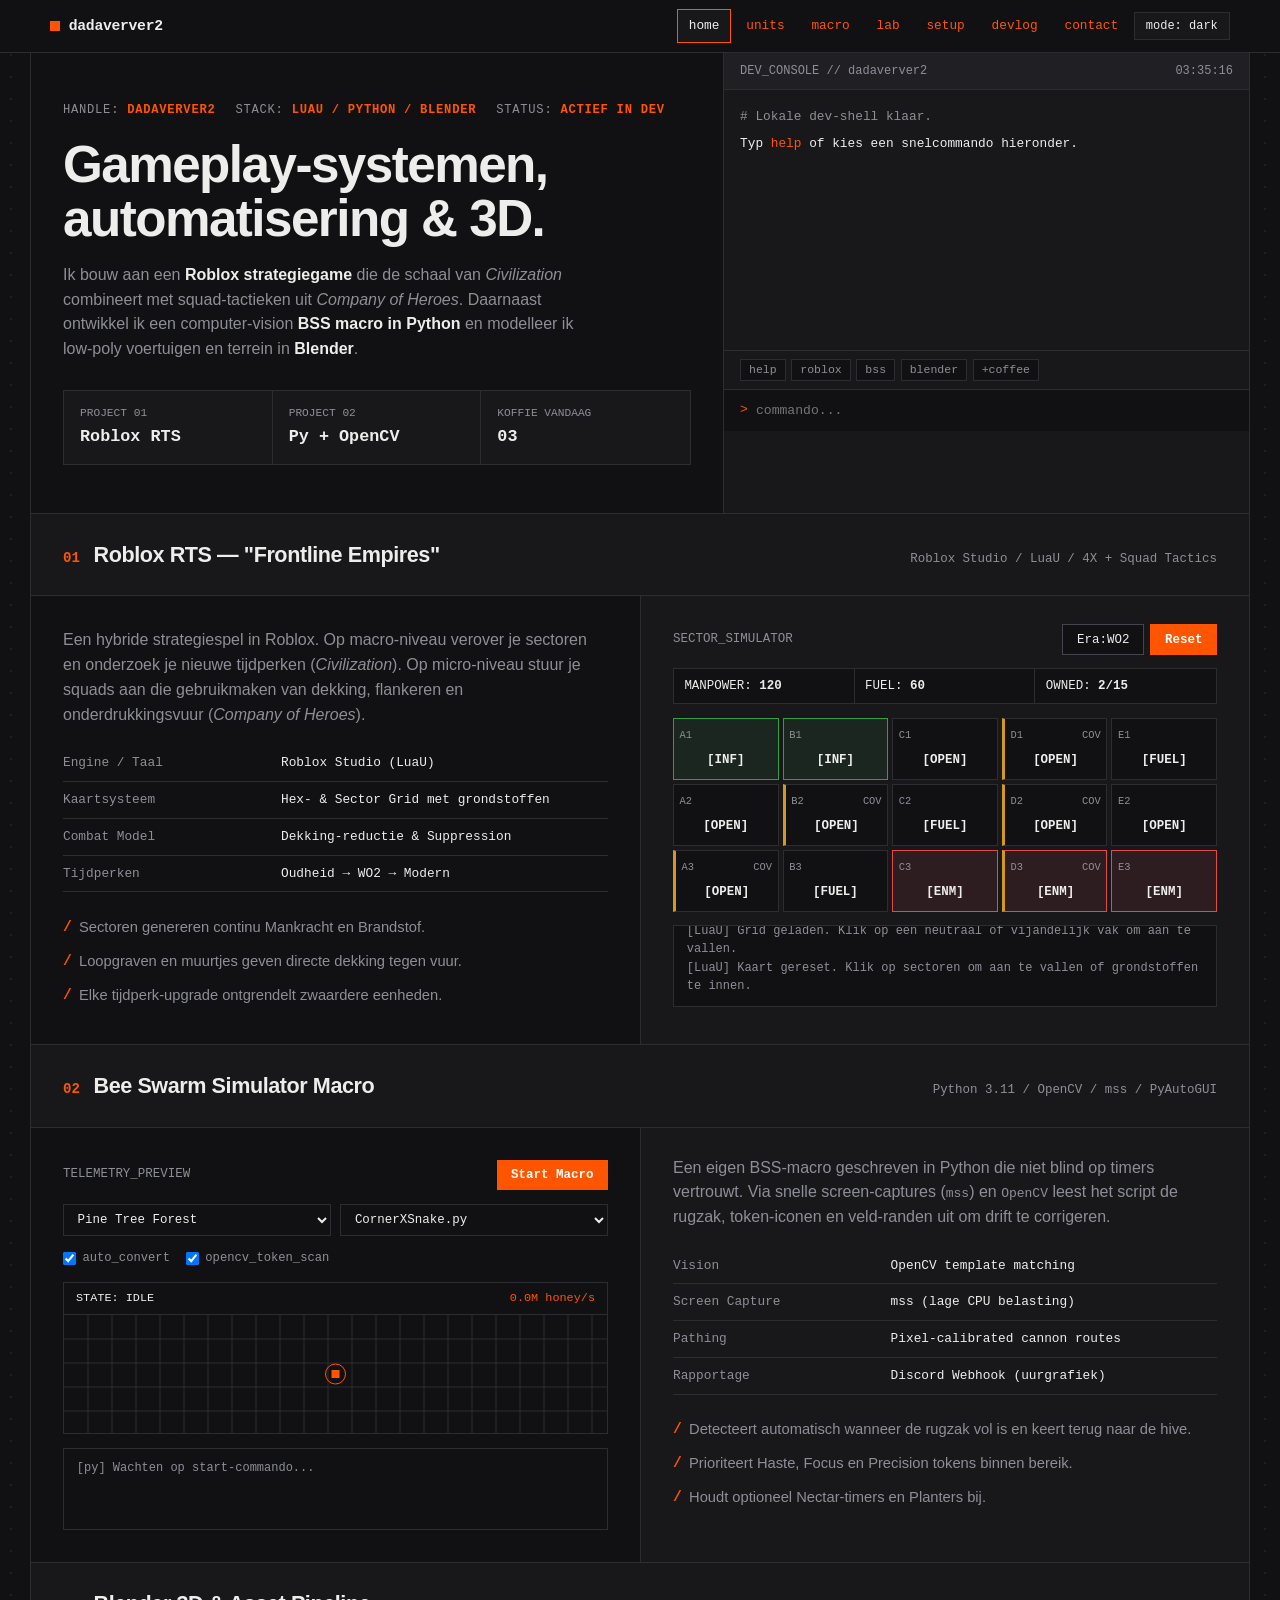
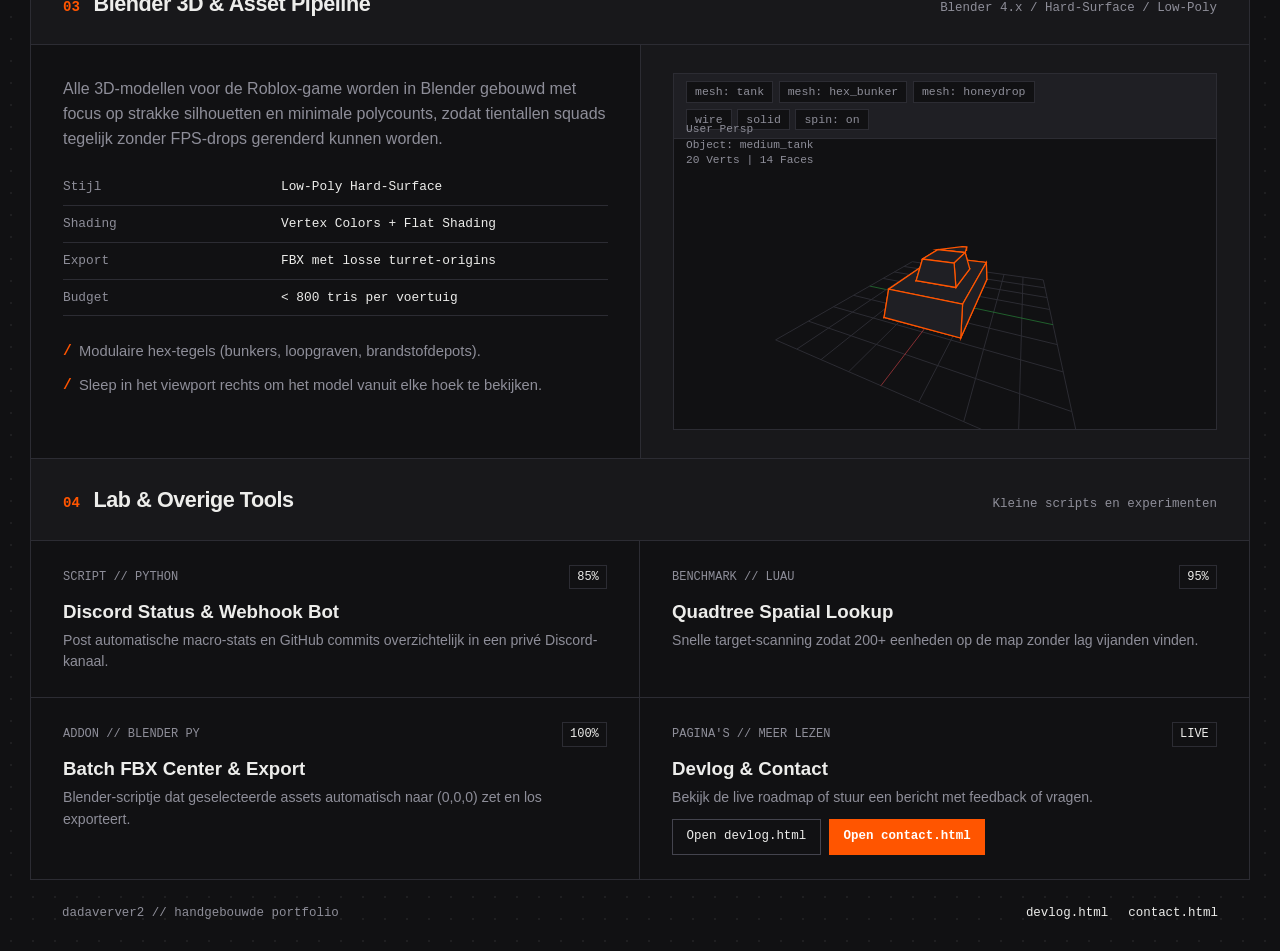
==== commit 3ec1390c: "Add files via upload" ====
--- a/index.html
+++ b/index.html
@@ -4,640 +4,7 @@
   <meta charset="UTF-8" />
   <meta name="viewport" content="width=device-width, initial-scale=1.0" />
   <title>dadaverver2 — index</title>
-  <style>
-    :root {
-      --bg: #111113;
-      --surface: #18181b;
-      --surface-alt: #1f1f24;
-      --border: #2c2c33;
-      --border-strong: #44444e;
-      --text: #ededeb;
-      --muted: #8e8e99;
-      --accent: #ff5500;
-      --accent-dim: rgba(255, 85, 0, 0.14);
-      --ok: #2ea043;
-      --warn: #d29922;
-      --hostile: #e5484d;
-      --grid-dot: rgba(255, 255, 255, 0.06);
-      --mono: ui-monospace, 'SFMono-Regular', 'Cascadia Code', Menlo, Consolas, monospace;
-      --sans: 'Inter', -apple-system, BlinkMacSystemFont, 'Segoe UI', Roboto, sans-serif;
-    }
-
-    [data-mode="paper"] {
-      --bg: #f3f2ed;
-      --surface: #eae8e1;
-      --surface-alt: #e2dfd6;
-      --border: #cbc8be;
-      --border-strong: #9e9b90;
-      --text: #161615;
-      --muted: #5c5b55;
-      --accent: #d93f00;
-      --accent-dim: rgba(217, 63, 0, 0.1);
-      --ok: #1a7f37;
-      --warn: #9a6700;
-      --hostile: #cf222e;
-      --grid-dot: rgba(0, 0, 0, 0.08);
-    }
-
-    * { box-sizing: border-box; margin: 0; padding: 0; }
-    html { scroll-behavior: smooth; }
-
-    body {
-      font-family: var(--sans);
-      background-color: var(--bg);
-      background-image: radial-gradient(var(--grid-dot) 1px, transparent 1px);
-      background-size: 22px 22px;
-      color: var(--text);
-      line-height: 1.55;
-      -webkit-font-smoothing: antialiased;
-    }
-
-    /* TOP STUDIO BAR */
-    .topbar {
-      position: sticky;
-      top: 0;
-      z-index: 100;
-      background: var(--bg);
-      border-bottom: 1px solid var(--border);
-    }
-
-    .topbar-inner {
-      max-width: 1220px;
-      margin: 0 auto;
-      display: flex;
-      justify-content: space-between;
-      align-items: center;
-      padding: 0 1.25rem;
-      min-height: 52px;
-      gap: 1rem;
-      flex-wrap: wrap;
-    }
-
-    .brand {
-      font-family: var(--mono);
-      font-size: 0.92rem;
-      font-weight: 700;
-      text-decoration: none;
-      color: var(--text);
-      display: flex;
-      align-items: center;
-      gap: 0.55rem;
-      letter-spacing: -0.02em;
-    }
-
-    .brand-marker {
-      display: inline-block;
-      width: 10px;
-      height: 10px;
-      background: var(--accent);
-    }
-
-    .nav-links {
-      display: flex;
-      align-items: center;
-      gap: 0.25rem;
-      flex-wrap: wrap;
-    }
-
-    .nav-links a {
-      font-family: var(--mono);
-      font-size: 0.8rem;
-      color: var(--muted);
-      text-decoration: none;
-      padding: 0.35rem 0.65rem;
-      border: 1px solid transparent;
-      transition: all 0.12s;
-    }
-
-    .nav-links a:hover {
-      color: var(--text);
-      border-color: var(--border);
-      background: var(--surface);
-    }
-
-    .nav-links a.nav-ext {
-      color: var(--accent);
-    }
-
-    .mode-btn {
-      font-family: var(--mono);
-      font-size: 0.75rem;
-      background: var(--surface);
-      color: var(--text);
-      border: 1px solid var(--border);
-      padding: 0.35rem 0.7rem;
-      cursor: pointer;
-    }
-
-    .mode-btn:hover { border-color: var(--accent); }
-
-    /* MAIN CONTAINER */
-    .wrap {
-      max-width: 1220px;
-      margin: 0 auto;
-      border-left: 1px solid var(--border);
-      border-right: 1px solid var(--border);
-      background: var(--bg);
-    }
-
-    /* HERO DOSSIER */
-    .hero {
-      display: grid;
-      grid-template-columns: 1.25fr 0.95fr;
-      border-bottom: 1px solid var(--border);
-    }
-
-    @media (max-width: 920px) {
-      .hero, .split-panel { grid-template-columns: 1fr !important; }
-      .hero-right { border-left: none !important; border-top: 1px solid var(--border); }
-      .panel-right { border-left: none !important; border-top: 1px solid var(--border); }
-    }
-
-    .hero-left {
-      padding: 3rem 2rem;
-    }
-
-    .meta-strip {
-      font-family: var(--mono);
-      font-size: 0.76rem;
-      color: var(--muted);
-      text-transform: uppercase;
-      letter-spacing: 0.06em;
-      margin-bottom: 1.25rem;
-      display: flex;
-      gap: 1.25rem;
-      flex-wrap: wrap;
-    }
-
-    .meta-strip span strong { color: var(--accent); font-weight: 600; }
-
-    h1 {
-      font-size: clamp(2.1rem, 4.4vw, 3.4rem);
-      font-weight: 800;
-      line-height: 1.05;
-      letter-spacing: -0.035em;
-      margin-bottom: 1.25rem;
-    }
-
-    .hero-copy {
-      font-size: 1.02rem;
-      color: var(--muted);
-      max-width: 56ch;
-      margin-bottom: 2rem;
-    }
-
-    .hero-copy strong { color: var(--text); font-weight: 600; }
-
-    .spec-strip {
-      display: grid;
-      grid-template-columns: repeat(3, 1fr);
-      border: 1px solid var(--border);
-      background: var(--surface);
-    }
-
-    .spec-cell {
-      padding: 0.85rem 1rem;
-      border-right: 1px solid var(--border);
-    }
-    .spec-cell:last-child { border-right: none; }
-
-    .spec-k {
-      font-family: var(--mono);
-      font-size: 0.7rem;
-      color: var(--muted);
-      text-transform: uppercase;
-    }
-
-    .spec-v {
-      font-family: var(--mono);
-      font-size: 1.05rem;
-      font-weight: 700;
-      margin-top: 0.15rem;
-    }
-
-    /* RIGHT HERO: CLI REPL */
-    .hero-right {
-      border-left: 1px solid var(--border);
-      background: var(--surface);
-      display: flex;
-      flex-direction: column;
-    }
-
-    .panel-bar {
-      display: flex;
-      justify-content: space-between;
-      align-items: center;
-      padding: 0.55rem 1rem;
-      border-bottom: 1px solid var(--border);
-      background: var(--surface-alt);
-      font-family: var(--mono);
-      font-size: 0.75rem;
-      color: var(--muted);
-    }
-
-    .repl-out {
-      flex: 1;
-      padding: 1rem;
-      font-family: var(--mono);
-      font-size: 0.8rem;
-      min-height: 220px;
-      max-height: 260px;
-      overflow-y: auto;
-      line-height: 1.65;
-    }
-
-    .repl-line { margin-bottom: 0.35rem; }
-    .c-acc { color: var(--accent); }
-    .c-ok { color: var(--ok); }
-    .c-muted { color: var(--muted); }
-
-    .repl-cmds {
-      display: flex;
-      gap: 0.35rem;
-      padding: 0.5rem 1rem;
-      border-top: 1px solid var(--border);
-      flex-wrap: wrap;
-    }
-
-    .cmd-chip {
-      font-family: var(--mono);
-      font-size: 0.72rem;
-      background: var(--bg);
-      color: var(--muted);
-      border: 1px solid var(--border);
-      padding: 0.2rem 0.5rem;
-      cursor: pointer;
-    }
-    .cmd-chip:hover { color: var(--text); border-color: var(--accent); }
-
-    .repl-input-wrap {
-      display: flex;
-      align-items: center;
-      gap: 0.5rem;
-      padding: 0.65rem 1rem;
-      border-top: 1px solid var(--border);
-      background: var(--bg);
-      font-family: var(--mono);
-      font-size: 0.82rem;
-    }
-
-    .repl-input-wrap input {
-      flex: 1;
-      background: transparent;
-      border: none;
-      color: var(--text);
-      font-family: var(--mono);
-      font-size: 0.82rem;
-      outline: none;
-    }
-
-    /* SECTION HEADERS */
-    .sec-head {
-      display: flex;
-      justify-content: space-between;
-      align-items: baseline;
-      padding: 1.5rem 2rem;
-      border-bottom: 1px solid var(--border);
-      background: var(--surface);
-      flex-wrap: wrap;
-      gap: 0.75rem;
-    }
-
-    .sec-title {
-      display: flex;
-      align-items: baseline;
-      gap: 0.85rem;
-    }
-
-    .sec-num {
-      font-family: var(--mono);
-      font-size: 0.88rem;
-      color: var(--accent);
-      font-weight: 700;
-    }
-
-    .sec-title h2 {
-      font-size: 1.35rem;
-      letter-spacing: -0.02em;
-    }
-
-    .sec-sub {
-      font-family: var(--mono);
-      font-size: 0.78rem;
-      color: var(--muted);
-    }
-
-    /* SPLIT PROJECT PANELS */
-    .split-panel {
-      display: grid;
-      grid-template-columns: 0.95fr 1.05fr;
-      border-bottom: 1px solid var(--border);
-    }
-
-    .panel-left {
-      padding: 2rem;
-    }
-
-    .panel-right {
-      border-left: 1px solid var(--border);
-      padding: 1.75rem 2rem;
-      background: var(--surface);
-    }
-
-    .spec-table {
-      width: 100%;
-      border-collapse: collapse;
-      margin: 1.25rem 0;
-      font-family: var(--mono);
-      font-size: 0.8rem;
-    }
-
-    .spec-table td {
-      padding: 0.5rem 0;
-      border-bottom: 1px solid var(--border);
-    }
-
-    .spec-table td:first-child {
-      color: var(--muted);
-      width: 38%;
-    }
-
-    .notes-list {
-      list-style: none;
-      margin-top: 1rem;
-      font-size: 0.92rem;
-      color: var(--muted);
-    }
-
-    .notes-list li {
-      padding: 0.35rem 0;
-      padding-left: 1rem;
-      position: relative;
-    }
-
-    .notes-list li::before {
-      content: "/";
-      position: absolute;
-      left: 0;
-      color: var(--accent);
-      font-family: var(--mono);
-      font-weight: 700;
-    }
-
-    /* BUTTONS */
-    .btn {
-      font-family: var(--mono);
-      font-size: 0.78rem;
-      padding: 0.45rem 0.85rem;
-      border: 1px solid var(--border-strong);
-      background: var(--bg);
-      color: var(--text);
-      cursor: pointer;
-      transition: all 0.12s;
-    }
-    .btn:hover { border-color: var(--accent); }
-
-    .btn-accent {
-      background: var(--accent);
-      color: #fff;
-      border-color: var(--accent);
-      font-weight: 600;
-    }
-    .btn-accent:hover { opacity: 0.9; }
-
-    /* 01: TACTICAL SECTOR GRID */
-    .tac-toolbar {
-      display: flex;
-      justify-content: space-between;
-      align-items: center;
-      flex-wrap: wrap;
-      gap: 0.5rem;
-      margin-bottom: 0.85rem;
-    }
-
-    .tac-stats {
-      display: grid;
-      grid-template-columns: repeat(3, 1fr);
-      border: 1px solid var(--border);
-      background: var(--bg);
-      font-family: var(--mono);
-      font-size: 0.78rem;
-      margin-bottom: 0.85rem;
-    }
-
-    .tac-stats div {
-      padding: 0.45rem 0.65rem;
-      border-right: 1px solid var(--border);
-    }
-    .tac-stats div:last-child { border-right: none; }
-
-    .sector-grid {
-      display: grid;
-      grid-template-columns: repeat(5, 1fr);
-      gap: 4px;
-      margin-bottom: 0.85rem;
-    }
-
-    .sector {
-      border: 1px solid var(--border);
-      background: var(--bg);
-      padding: 0.55rem 0.35rem;
-      min-height: 62px;
-      display: flex;
-      flex-direction: column;
-      justify-content: space-between;
-      cursor: pointer;
-      font-family: var(--mono);
-      transition: border-color 0.12s;
-      user-select: none;
-    }
-
-    .sector:hover { border-color: var(--text); }
-
-    .sector.ally {
-      border-color: var(--ok);
-      background: rgba(46, 160, 67, 0.1);
-    }
-
-    .sector.hostile {
-      border-color: var(--hostile);
-      background: rgba(229, 72, 77, 0.1);
-    }
-
-    .sector.cover-node {
-      border-left: 3px solid var(--warn);
-    }
-
-    .sector-top {
-      display: flex;
-      justify-content: space-between;
-      font-size: 0.65rem;
-      color: var(--muted);
-    }
-
-    .sector-unit {
-      font-size: 0.78rem;
-      font-weight: 700;
-      text-align: center;
-      margin-top: 0.2rem;
-    }
-
-    .console-feed {
-      background: var(--bg);
-      border: 1px solid var(--border);
-      padding: 0.65rem 0.8rem;
-      font-family: var(--mono);
-      font-size: 0.75rem;
-      color: var(--muted);
-      height: 82px;
-      overflow-y: auto;
-    }
-
-    /* 02: PYTHON BSS TELEMETRY */
-    .macro-bar {
-      display: grid;
-      grid-template-columns: 1fr 1fr;
-      gap: 0.6rem;
-      margin: 0.85rem 0;
-    }
-    @media (max-width: 520px) { .macro-bar { grid-template-columns: 1fr; } }
-
-    .ctrl-select {
-      width: 100%;
-      padding: 0.45rem 0.6rem;
-      background: var(--bg);
-      border: 1px solid var(--border);
-      color: var(--text);
-      font-family: var(--mono);
-      font-size: 0.78rem;
-    }
-
-    .check-strip {
-      display: flex;
-      gap: 1rem;
-      flex-wrap: wrap;
-      font-family: var(--mono);
-      font-size: 0.76rem;
-      margin-bottom: 0.85rem;
-      color: var(--muted);
-    }
-
-    .check-strip label {
-      display: flex;
-      align-items: center;
-      gap: 0.4rem;
-      cursor: pointer;
-    }
-
-    .telemetry-box {
-      border: 1px solid var(--border);
-      background: var(--bg);
-      margin-bottom: 0.85rem;
-    }
-
-    .telemetry-head {
-      display: flex;
-      justify-content: space-between;
-      padding: 0.4rem 0.75rem;
-      border-bottom: 1px solid var(--border);
-      font-family: var(--mono);
-      font-size: 0.74rem;
-    }
-
-    canvas#bssCanvas {
-      display: block;
-      width: 100%;
-      height: 118px;
-    }
-
-    /* 03: BLENDER VIEWPORT */
-    .vp-box {
-      border: 1px solid var(--border);
-      background: var(--bg);
-      position: relative;
-    }
-
-    .vp-bar {
-      display: flex;
-      justify-content: space-between;
-      align-items: center;
-      padding: 0.45rem 0.75rem;
-      border-bottom: 1px solid var(--border);
-      background: var(--surface-alt);
-      flex-wrap: wrap;
-      gap: 0.4rem;
-    }
-
-    .vp-overlay {
-      position: absolute;
-      top: 48px;
-      left: 12px;
-      font-family: var(--mono);
-      font-size: 0.7rem;
-      color: var(--muted);
-      pointer-events: none;
-      line-height: 1.4;
-    }
-
-    canvas#blenderCanvas {
-      display: block;
-      width: 100%;
-      height: 290px;
-      cursor: grab;
-    }
-    canvas#blenderCanvas:active { cursor: grabbing; }
-
-    /* 04: SIDE PROJECTS LEDGER */
-    .ledger {
-      display: grid;
-      grid-template-columns: repeat(2, 1fr);
-    }
-    @media (max-width: 780px) { .ledger { grid-template-columns: 1fr; } }
-
-    .ledger-item {
-      padding: 1.5rem 2rem;
-      border-bottom: 1px solid var(--border);
-      border-right: 1px solid var(--border);
-      display: flex;
-      flex-direction: column;
-      justify-content: space-between;
-      gap: 0.75rem;
-    }
-    .ledger-item:nth-child(2n) { border-right: none; }
-
-    .ledger-top {
-      display: flex;
-      justify-content: space-between;
-      align-items: center;
-      font-family: var(--mono);
-      font-size: 0.75rem;
-      color: var(--muted);
-    }
-
-    .status-tag {
-      padding: 0.12rem 0.45rem;
-      border: 1px solid var(--border);
-      color: var(--text);
-    }
-
-    /* FOOTER */
-    footer {
-      max-width: 1220px;
-      margin: 0 auto;
-      padding: 1.5rem 2rem;
-      display: flex;
-      justify-content: space-between;
-      align-items: center;
-      flex-wrap: wrap;
-      gap: 1rem;
-      font-family: var(--mono);
-      font-size: 0.78rem;
-      color: var(--muted);
-    }
-
-    footer a { color: var(--text); text-decoration: none; }
-    footer a:hover { color: var(--accent); }
-  </style>
+  <link rel="stylesheet" href="/style.css" />
 </head>
 <body>
 
@@ -648,12 +15,13 @@
         dadaverver2
       </a>
       <nav class="nav-links">
-        <a href="#roblox">01.roblox</a>
-        <a href="#python">02.bss_macro</a>
-        <a href="#blender">03.blender</a>
-        <a href="#extra">04.lab</a>
-        <a href="devlog.html" class="nav-ext">devlog.html</a>
-        <a href="contact.html" class="nav-ext">contact.html</a>
+        <a href="/index.html" class="active">home</a>
+        <a href="/units.html" class="nav-ext">units</a>
+        <a href="/macro.html" class="nav-ext">macro</a>
+        <a href="/lab.html" class="nav-ext">lab</a>
+        <a href="/setup.html" class="nav-ext">setup</a>
+        <a href="/devlog.html" class="nav-ext">devlog</a>
+        <a href="/contact.html" class="nav-ext">contact</a>
         <button class="mode-btn" id="modeToggle" onclick="toggleMode()">mode: dark</button>
       </nav>
     </div>
@@ -1352,4 +720,4 @@
     loop3D();
   </script>
 </body>
-</html>+</html>
--- a/style.css
+++ b/style.css
@@ -0,0 +1,785 @@
+:root {
+  --bg: #111113;
+  --surface: #18181b;
+  --surface-alt: #1f1f24;
+  --border: #2c2c33;
+  --border-strong: #44444e;
+  --text: #ededeb;
+  --muted: #8e8e99;
+  --accent: #ff5500;
+  --accent-dim: rgba(255, 85, 0, 0.14);
+  --ok: #2ea043;
+  --warn: #d29922;
+  --hostile: #e5484d;
+  --grid-dot: rgba(255, 255, 255, 0.06);
+  --mono: ui-monospace, 'SFMono-Regular', 'Cascadia Code', Menlo, Consolas, monospace;
+  --sans: 'Inter', -apple-system, BlinkMacSystemFont, 'Segoe UI', Roboto, sans-serif;
+}
+
+[data-mode="paper"] {
+  --bg: #f3f2ed;
+  --surface: #eae8e1;
+  --surface-alt: #e2dfd6;
+  --border: #cbc8be;
+  --border-strong: #9e9b90;
+  --text: #161615;
+  --muted: #5c5b55;
+  --accent: #d93f00;
+  --accent-dim: rgba(217, 63, 0, 0.1);
+  --ok: #1a7f37;
+  --warn: #9a6700;
+  --hostile: #cf222e;
+  --grid-dot: rgba(0, 0, 0, 0.08);
+}
+
+* { box-sizing: border-box; margin: 0; padding: 0; }
+html { scroll-behavior: smooth; }
+
+body {
+  font-family: var(--sans);
+  background-color: var(--bg);
+  background-image: radial-gradient(var(--grid-dot) 1px, transparent 1px);
+  background-size: 22px 22px;
+  color: var(--text);
+  line-height: 1.55;
+  -webkit-font-smoothing: antialiased;
+  min-height: 100vh;
+  display: flex;
+  flex-direction: column;
+}
+
+/* TOP STUDIO BAR */
+.topbar {
+  position: sticky;
+  top: 0;
+  z-index: 100;
+  background: var(--bg);
+  border-bottom: 1px solid var(--border);
+}
+
+.topbar-inner {
+  max-width: 1220px;
+  margin: 0 auto;
+  display: flex;
+  justify-content: space-between;
+  align-items: center;
+  padding: 0 1.25rem;
+  min-height: 52px;
+  gap: 1rem;
+  flex-wrap: wrap;
+}
+
+.brand {
+  font-family: var(--mono);
+  font-size: 0.92rem;
+  font-weight: 700;
+  text-decoration: none;
+  color: var(--text);
+  display: flex;
+  align-items: center;
+  gap: 0.55rem;
+  letter-spacing: -0.02em;
+}
+
+.brand-marker {
+  display: inline-block;
+  width: 10px;
+  height: 10px;
+  background: var(--accent);
+}
+
+.nav-links {
+  display: flex;
+  align-items: center;
+  gap: 0.25rem;
+  flex-wrap: wrap;
+}
+
+.nav-links a {
+  font-family: var(--mono);
+  font-size: 0.8rem;
+  color: var(--muted);
+  text-decoration: none;
+  padding: 0.35rem 0.65rem;
+  border: 1px solid transparent;
+  transition: all 0.12s;
+}
+
+.nav-links a:hover {
+  color: var(--text);
+  border-color: var(--border);
+  background: var(--surface);
+}
+
+.nav-links a.nav-ext { color: var(--accent); }
+
+.nav-links a.active {
+  color: var(--text);
+  border-color: var(--accent);
+  background: var(--surface);
+}
+
+.mode-btn {
+  font-family: var(--mono);
+  font-size: 0.75rem;
+  background: var(--surface);
+  color: var(--text);
+  border: 1px solid var(--border);
+  padding: 0.35rem 0.7rem;
+  cursor: pointer;
+}
+.mode-btn:hover { border-color: var(--accent); }
+
+/* MAIN CONTAINER */
+.wrap {
+  max-width: 1220px;
+  width: 100%;
+  margin: 0 auto;
+  border-left: 1px solid var(--border);
+  border-right: 1px solid var(--border);
+  background: var(--bg);
+  flex: 1;
+}
+
+/* HERO & PAGE HEADS */
+.hero {
+  display: grid;
+  grid-template-columns: 1.25fr 0.95fr;
+  border-bottom: 1px solid var(--border);
+}
+
+.hero-left { padding: 3rem 2rem; }
+
+.page-head {
+  padding: 2.5rem 2rem 1.75rem;
+  border-bottom: 1px solid var(--border);
+}
+
+.meta-strip {
+  font-family: var(--mono);
+  font-size: 0.76rem;
+  color: var(--muted);
+  text-transform: uppercase;
+  letter-spacing: 0.06em;
+  margin-bottom: 1.15rem;
+  display: flex;
+  gap: 1.25rem;
+  flex-wrap: wrap;
+}
+
+.meta-strip span strong { color: var(--accent); font-weight: 600; }
+
+h1 {
+  font-size: clamp(2rem, 4.2vw, 3.2rem);
+  font-weight: 800;
+  line-height: 1.06;
+  letter-spacing: -0.03em;
+  margin-bottom: 1rem;
+}
+
+.hero-copy, .page-copy {
+  font-size: 1rem;
+  color: var(--muted);
+  max-width: 60ch;
+  margin-bottom: 1.75rem;
+}
+
+.hero-copy strong { color: var(--text); font-weight: 600; }
+
+.spec-strip {
+  display: grid;
+  grid-template-columns: repeat(3, 1fr);
+  border: 1px solid var(--border);
+  background: var(--surface);
+}
+
+.spec-cell {
+  padding: 0.85rem 1rem;
+  border-right: 1px solid var(--border);
+}
+.spec-cell:last-child { border-right: none; }
+
+.spec-k {
+  font-family: var(--mono);
+  font-size: 0.7rem;
+  color: var(--muted);
+  text-transform: uppercase;
+}
+
+.spec-v {
+  font-family: var(--mono);
+  font-size: 1.05rem;
+  font-weight: 700;
+  margin-top: 0.15rem;
+}
+
+/* CLI REPL */
+.hero-right {
+  border-left: 1px solid var(--border);
+  background: var(--surface);
+  display: flex;
+  flex-direction: column;
+}
+
+.panel-bar {
+  display: flex;
+  justify-content: space-between;
+  align-items: center;
+  padding: 0.55rem 1rem;
+  border-bottom: 1px solid var(--border);
+  background: var(--surface-alt);
+  font-family: var(--mono);
+  font-size: 0.75rem;
+  color: var(--muted);
+}
+
+.repl-out {
+  flex: 1;
+  padding: 1rem;
+  font-family: var(--mono);
+  font-size: 0.8rem;
+  min-height: 220px;
+  max-height: 260px;
+  overflow-y: auto;
+  line-height: 1.65;
+}
+
+.repl-line { margin-bottom: 0.35rem; }
+.c-acc { color: var(--accent); }
+.c-ok { color: var(--ok); }
+.c-muted { color: var(--muted); }
+
+.repl-cmds {
+  display: flex;
+  gap: 0.35rem;
+  padding: 0.5rem 1rem;
+  border-top: 1px solid var(--border);
+  flex-wrap: wrap;
+}
+
+.cmd-chip {
+  font-family: var(--mono);
+  font-size: 0.72rem;
+  background: var(--bg);
+  color: var(--muted);
+  border: 1px solid var(--border);
+  padding: 0.2rem 0.5rem;
+  cursor: pointer;
+}
+.cmd-chip:hover { color: var(--text); border-color: var(--accent); }
+
+.repl-input-wrap {
+  display: flex;
+  align-items: center;
+  gap: 0.5rem;
+  padding: 0.65rem 1rem;
+  border-top: 1px solid var(--border);
+  background: var(--bg);
+  font-family: var(--mono);
+  font-size: 0.82rem;
+}
+
+.repl-input-wrap input {
+  flex: 1;
+  background: transparent;
+  border: none;
+  color: var(--text);
+  font-family: var(--mono);
+  font-size: 0.82rem;
+  outline: none;
+  padding: 0;
+}
+
+/* SECTIONS & SPLIT PANELS */
+.sec-head {
+  display: flex;
+  justify-content: space-between;
+  align-items: baseline;
+  padding: 1.5rem 2rem;
+  border-bottom: 1px solid var(--border);
+  background: var(--surface);
+  flex-wrap: wrap;
+  gap: 0.75rem;
+}
+
+.sec-title {
+  display: flex;
+  align-items: baseline;
+  gap: 0.85rem;
+}
+
+.sec-num {
+  font-family: var(--mono);
+  font-size: 0.88rem;
+  color: var(--accent);
+  font-weight: 700;
+}
+
+.sec-title h2 { font-size: 1.35rem; letter-spacing: -0.02em; }
+.sec-sub { font-family: var(--mono); font-size: 0.78rem; color: var(--muted); }
+
+.split-panel, .bottom-split {
+  display: grid;
+  grid-template-columns: 1fr 1fr;
+  border-bottom: 1px solid var(--border);
+}
+
+.panel-left { padding: 2rem; }
+
+.panel-right {
+  border-left: 1px solid var(--border);
+  padding: 1.75rem 2rem;
+  background: var(--surface);
+}
+
+.sub-label {
+  font-family: var(--mono);
+  font-size: 0.78rem;
+  color: var(--muted);
+  text-transform: uppercase;
+  letter-spacing: 0.05em;
+  margin-bottom: 1.25rem;
+  display: block;
+}
+
+.spec-table {
+  width: 100%;
+  border-collapse: collapse;
+  margin: 1.1rem 0;
+  font-family: var(--mono);
+  font-size: 0.8rem;
+}
+
+.spec-table td {
+  padding: 0.5rem 0;
+  border-bottom: 1px solid var(--border);
+}
+
+.spec-table td:first-child { color: var(--muted); width: 40%; }
+
+.notes-list {
+  list-style: none;
+  margin-top: 1rem;
+  font-size: 0.92rem;
+  color: var(--muted);
+}
+
+.notes-list li {
+  padding: 0.35rem 0 0.35rem 1rem;
+  position: relative;
+}
+
+.notes-list li::before {
+  content: "/";
+  position: absolute;
+  left: 0;
+  color: var(--accent);
+  font-family: var(--mono);
+  font-weight: 700;
+}
+
+/* BUTTONS */
+.btn {
+  font-family: var(--mono);
+  font-size: 0.78rem;
+  padding: 0.45rem 0.85rem;
+  border: 1px solid var(--border-strong);
+  background: var(--bg);
+  color: var(--text);
+  cursor: pointer;
+  text-decoration: none;
+  display: inline-flex;
+  align-items: center;
+  justify-content: center;
+  transition: all 0.12s;
+}
+.btn:hover { border-color: var(--accent); }
+
+.btn-accent {
+  background: var(--accent);
+  color: #fff;
+  border-color: var(--accent);
+  font-weight: 600;
+}
+.btn-accent:hover { opacity: 0.9; }
+
+form .btn-accent {
+  width: 100%;
+  padding: 0.7rem 1rem;
+}
+
+/* 01: TACTICAL GRID */
+.tac-toolbar {
+  display: flex;
+  justify-content: space-between;
+  align-items: center;
+  flex-wrap: wrap;
+  gap: 0.5rem;
+  margin-bottom: 0.85rem;
+}
+
+.tac-stats {
+  display: grid;
+  grid-template-columns: repeat(3, 1fr);
+  border: 1px solid var(--border);
+  background: var(--bg);
+  font-family: var(--mono);
+  font-size: 0.78rem;
+  margin-bottom: 0.85rem;
+}
+
+.tac-stats div {
+  padding: 0.45rem 0.65rem;
+  border-right: 1px solid var(--border);
+}
+.tac-stats div:last-child { border-right: none; }
+
+.sector-grid {
+  display: grid;
+  grid-template-columns: repeat(5, 1fr);
+  gap: 4px;
+  margin-bottom: 0.85rem;
+}
+
+.sector {
+  border: 1px solid var(--border);
+  background: var(--bg);
+  padding: 0.55rem 0.35rem;
+  min-height: 62px;
+  display: flex;
+  flex-direction: column;
+  justify-content: space-between;
+  cursor: pointer;
+  font-family: var(--mono);
+  user-select: none;
+}
+.sector:hover { border-color: var(--text); }
+.sector.ally { border-color: var(--ok); background: rgba(46, 160, 67, 0.1); }
+.sector.hostile { border-color: var(--hostile); background: rgba(229, 72, 77, 0.1); }
+.sector.cover-node { border-left: 3px solid var(--warn); }
+
+.sector-top {
+  display: flex;
+  justify-content: space-between;
+  font-size: 0.65rem;
+  color: var(--muted);
+}
+
+.sector-unit {
+  font-size: 0.78rem;
+  font-weight: 700;
+  text-align: center;
+  margin-top: 0.2rem;
+}
+
+.console-feed {
+  background: var(--bg);
+  border: 1px solid var(--border);
+  padding: 0.65rem 0.8rem;
+  font-family: var(--mono);
+  font-size: 0.75rem;
+  color: var(--muted);
+  height: 82px;
+  overflow-y: auto;
+}
+
+/* 02: PYTHON BSS TELEMETRY */
+.macro-bar {
+  display: grid;
+  grid-template-columns: 1fr 1fr;
+  gap: 0.6rem;
+  margin: 0.85rem 0;
+}
+
+.ctrl-select {
+  width: 100%;
+  padding: 0.45rem 0.6rem;
+  background: var(--bg);
+  border: 1px solid var(--border);
+  color: var(--text);
+  font-family: var(--mono);
+  font-size: 0.78rem;
+}
+
+.check-strip {
+  display: flex;
+  gap: 1rem;
+  flex-wrap: wrap;
+  font-family: var(--mono);
+  font-size: 0.76rem;
+  margin-bottom: 0.85rem;
+  color: var(--muted);
+}
+.check-strip label { display: flex; align-items: center; gap: 0.4rem; cursor: pointer; }
+.check-strip input { width: auto; }
+
+.telemetry-box {
+  border: 1px solid var(--border);
+  background: var(--bg);
+  margin-bottom: 0.85rem;
+}
+
+.telemetry-head {
+  display: flex;
+  justify-content: space-between;
+  padding: 0.4rem 0.75rem;
+  border-bottom: 1px solid var(--border);
+  font-family: var(--mono);
+  font-size: 0.74rem;
+}
+
+canvas#bssCanvas { display: block; width: 100%; height: 118px; }
+
+/* 03: BLENDER VIEWPORT */
+.vp-box { border: 1px solid var(--border); background: var(--bg); position: relative; }
+
+.vp-bar {
+  display: flex;
+  justify-content: space-between;
+  align-items: center;
+  padding: 0.45rem 0.75rem;
+  border-bottom: 1px solid var(--border);
+  background: var(--surface-alt);
+  flex-wrap: wrap;
+  gap: 0.4rem;
+}
+
+.vp-overlay {
+  position: absolute;
+  top: 48px;
+  left: 12px;
+  font-family: var(--mono);
+  font-size: 0.7rem;
+  color: var(--muted);
+  pointer-events: none;
+  line-height: 1.4;
+}
+
+canvas#blenderCanvas { display: block; width: 100%; height: 290px; cursor: grab; }
+canvas#blenderCanvas:active { cursor: grabbing; }
+
+/* 04: LAB LEDGER */
+.ledger { display: grid; grid-template-columns: repeat(2, 1fr); }
+
+.ledger-item {
+  padding: 1.5rem 2rem;
+  border-bottom: 1px solid var(--border);
+  border-right: 1px solid var(--border);
+  display: flex;
+  flex-direction: column;
+  justify-content: space-between;
+  gap: 0.75rem;
+}
+.ledger-item:nth-child(2n) { border-right: none; }
+
+.ledger-top {
+  display: flex;
+  justify-content: space-between;
+  align-items: center;
+  font-family: var(--mono);
+  font-size: 0.75rem;
+  color: var(--muted);
+}
+
+.status-tag { padding: 0.12rem 0.45rem; border: 1px solid var(--border); color: var(--text); }
+
+/* CONTACT FORM & CHANNELS */
+.form-row { margin-bottom: 1.15rem; }
+
+.form-row label {
+  display: block;
+  font-family: var(--mono);
+  font-size: 0.75rem;
+  color: var(--muted);
+  text-transform: uppercase;
+  margin-bottom: 0.35rem;
+}
+
+input, select, textarea {
+  width: 100%;
+  padding: 0.65rem 0.75rem;
+  background: var(--surface);
+  border: 1px solid var(--border);
+  color: var(--text);
+  font-family: var(--sans);
+  font-size: 0.92rem;
+  outline: none;
+}
+select { font-family: var(--mono); font-size: 0.82rem; }
+input:focus, select:focus, textarea:focus { border-color: var(--accent); }
+textarea { min-height: 135px; resize: vertical; }
+
+.hint-line {
+  font-family: var(--mono);
+  font-size: 0.76rem;
+  color: var(--muted);
+  border-left: 2px solid var(--accent);
+  background: var(--surface);
+  padding: 0.55rem 0.75rem;
+  margin-bottom: 1.15rem;
+}
+
+.channel-list {
+  border: 1px solid var(--border);
+  background: var(--bg);
+  margin-bottom: 1.75rem;
+}
+
+.channel-row {
+  display: flex;
+  justify-content: space-between;
+  align-items: center;
+  padding: 0.85rem 1rem;
+  border-bottom: 1px solid var(--border);
+  gap: 0.75rem;
+}
+.channel-row:last-child { border-bottom: none; }
+
+.ch-key { font-family: var(--mono); font-size: 0.7rem; color: var(--muted); text-transform: uppercase; }
+.ch-val { font-family: var(--mono); font-size: 0.86rem; font-weight: 600; word-break: break-all; margin-top: 0.15rem; }
+
+/* DEVLOG FILTERS, KANBAN & TIMELINE */
+.filter-bar { display: flex; flex-wrap: wrap; gap: 0.35rem; }
+
+.filter-btn {
+  font-family: var(--mono);
+  font-size: 0.78rem;
+  padding: 0.45rem 0.85rem;
+  border: 1px solid var(--border);
+  background: var(--surface);
+  color: var(--muted);
+  cursor: pointer;
+}
+.filter-btn:hover { color: var(--text); border-color: var(--border-strong); }
+.filter-btn.active { background: var(--accent); color: #fff; border-color: var(--accent); font-weight: 600; }
+
+.kanban-grid {
+  display: grid;
+  grid-template-columns: repeat(3, 1fr);
+  border-bottom: 1px solid var(--border);
+}
+
+.kanban-col { border-right: 1px solid var(--border); display: flex; flex-direction: column; }
+.kanban-col:last-child { border-right: none; }
+
+.col-head {
+  display: flex;
+  justify-content: space-between;
+  align-items: center;
+  padding: 0.85rem 1.25rem;
+  border-bottom: 1px solid var(--border);
+  background: var(--surface);
+  font-family: var(--mono);
+  font-size: 0.78rem;
+  font-weight: 700;
+}
+.col-count { color: var(--accent); }
+
+.task-list { padding: 1.25rem; display: flex; flex-direction: column; gap: 0.85rem; flex: 1; }
+
+.task-card { background: var(--surface); border: 1px solid var(--border); padding: 0.95rem 1rem; }
+.task-card:hover { border-color: var(--accent); }
+.task-tag { font-family: var(--mono); font-size: 0.68rem; color: var(--accent); text-transform: uppercase; margin-bottom: 0.35rem; display: block; }
+.task-title { font-weight: 700; font-size: 0.95rem; margin-bottom: 0.3rem; }
+.task-desc { font-size: 0.84rem; color: var(--muted); }
+
+.timeline {
+  border-left: 1px solid var(--border-strong);
+  padding-left: 1.35rem;
+  margin-left: 0.25rem;
+  display: flex;
+  flex-direction: column;
+  gap: 1.4rem;
+}
+
+.log-entry { position: relative; }
+.log-entry::before {
+  content: "";
+  position: absolute;
+  left: -1.63rem;
+  top: 0.38rem;
+  width: 8px;
+  height: 8px;
+  background: var(--accent);
+}
+.log-meta { font-family: var(--mono); font-size: 0.74rem; color: var(--accent); margin-bottom: 0.2rem; }
+.log-entry h3 { font-size: 1rem; margin-bottom: 0.25rem; }
+.log-entry p { font-size: 0.88rem; color: var(--muted); }
+
+.poll-list { display: flex; flex-direction: column; gap: 0.75rem; }
+.poll-item { background: var(--bg); border: 1px solid var(--border); padding: 0.85rem 1rem; cursor: pointer; }
+.poll-item:hover { border-color: var(--accent); }
+.poll-item.voted { border-color: var(--ok); }
+.poll-top { display: flex; justify-content: space-between; align-items: center; font-family: var(--mono); font-size: 0.8rem; margin-bottom: 0.5rem; gap: 0.5rem; }
+.poll-pct { color: var(--accent); font-weight: 700; }
+.poll-track { height: 6px; background: var(--surface-alt); width: 100%; }
+.poll-fill { height: 100%; background: var(--accent); transition: width 0.3s ease; }
+
+/* 404 MINI GAME */
+.dpad {
+  display: grid;
+  grid-template-columns: repeat(3, 46px);
+  gap: 4px;
+  justify-content: center;
+  margin-top: 0.85rem;
+}
+.dpad button {
+  height: 40px;
+  font-family: var(--mono);
+  font-size: 0.9rem;
+  background: var(--bg);
+  color: var(--text);
+  border: 1px solid var(--border-strong);
+  cursor: pointer;
+}
+.dpad button:active { background: var(--accent); color: #fff; }
+
+/* TOAST & FOOTER */
+.toast {
+  position: fixed;
+  bottom: 20px;
+  right: 20px;
+  background: var(--bg);
+  border: 1px solid var(--accent);
+  color: var(--text);
+  font-family: var(--mono);
+  font-size: 0.78rem;
+  padding: 0.65rem 1rem;
+  transform: translateY(100px);
+  opacity: 0;
+  transition: all 0.2s ease;
+  z-index: 999;
+}
+.toast.show { transform: translateY(0); opacity: 1; }
+
+footer {
+  max-width: 1220px;
+  width: 100%;
+  margin: 0 auto;
+  padding: 1.5rem 2rem;
+  display: flex;
+  justify-content: space-between;
+  align-items: center;
+  flex-wrap: wrap;
+  gap: 1rem;
+  font-family: var(--mono);
+  font-size: 0.78rem;
+  color: var(--muted);
+}
+footer a { color: var(--text); text-decoration: none; }
+footer a:hover { color: var(--accent); }
+
+/* RESPONSIVE */
+@media (max-width: 920px) {
+  .hero, .split-panel, .bottom-split, .kanban-grid { grid-template-columns: 1fr; }
+  .hero-right, .panel-right { border-left: none; border-top: 1px solid var(--border); }
+  .kanban-col { border-right: none; border-bottom: 1px solid var(--border); }
+  .kanban-col:last-child { border-bottom: none; }
+}
+@media (max-width: 780px) {
+  .ledger { grid-template-columns: 1fr; }
+  .ledger-item { border-right: none; }
+}
+@media (max-width: 520px) {
+  .macro-bar { grid-template-columns: 1fr; }
+}
